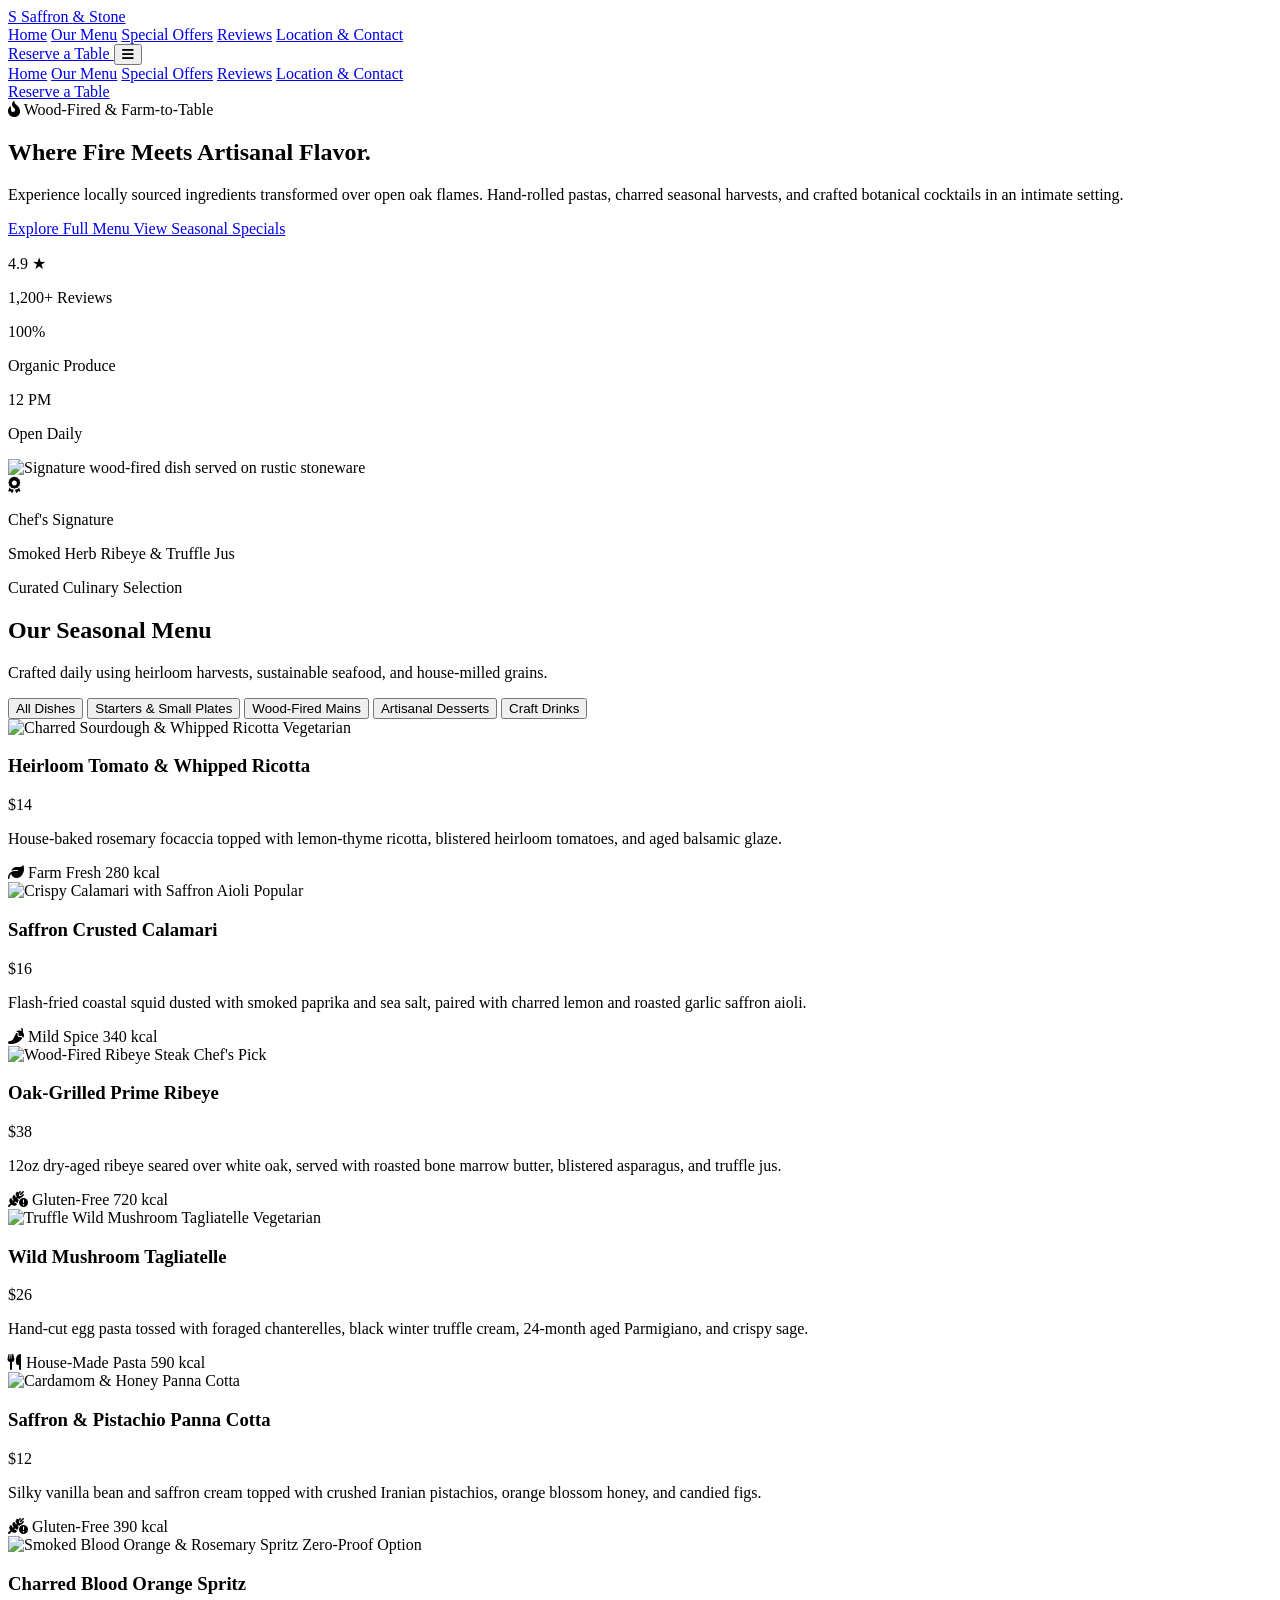
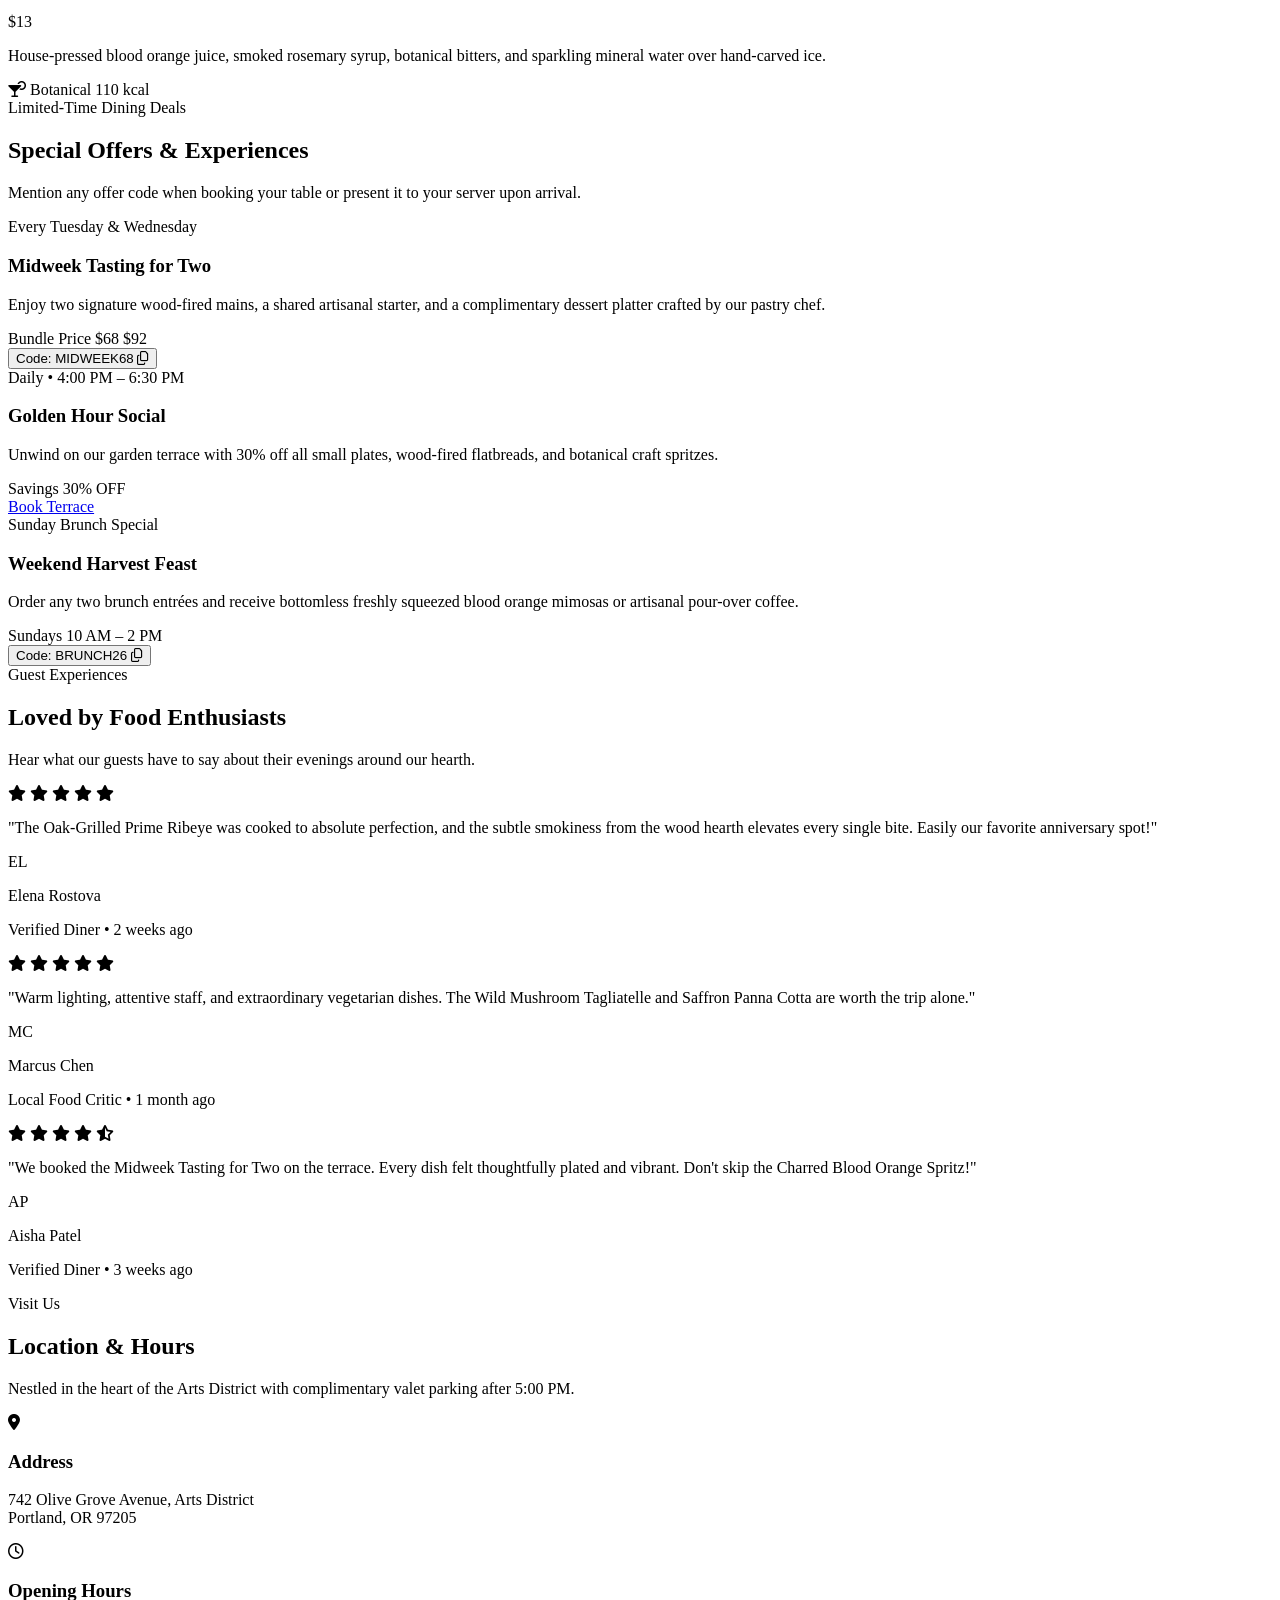
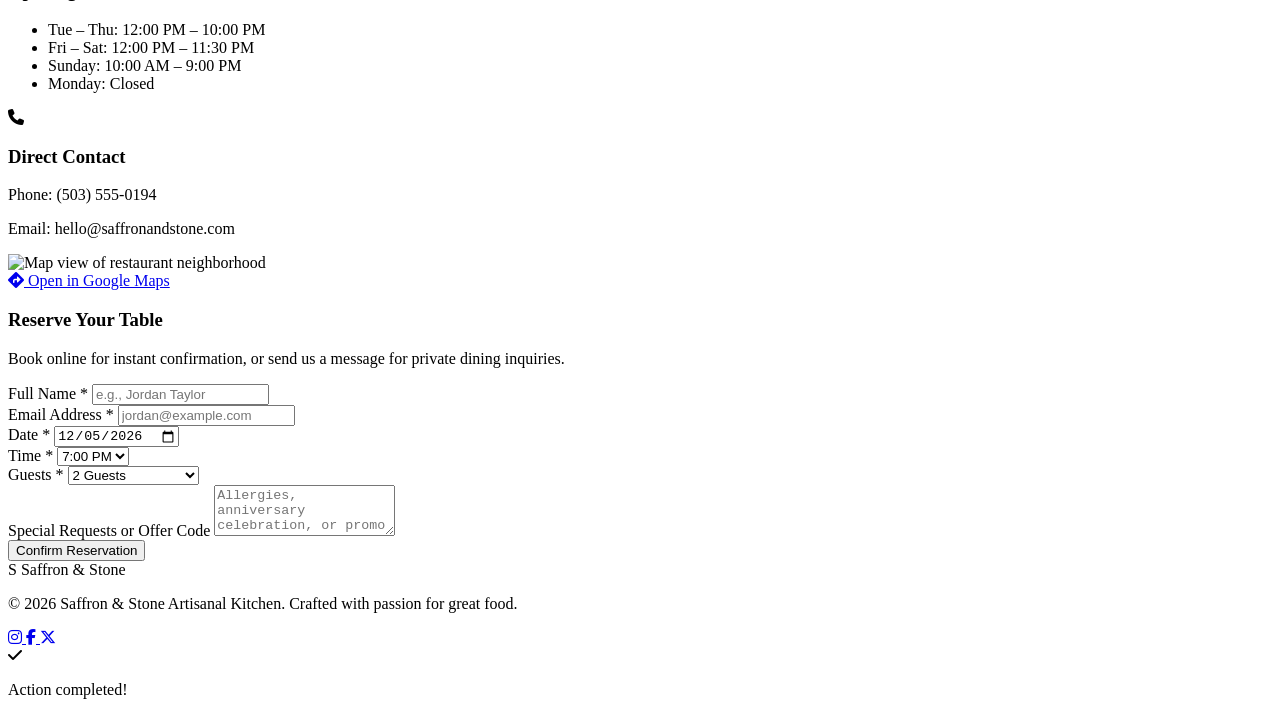
==== index.html @ eb38befe "Add files via upload" ====
<!DOCTYPE html>
<html lang="en" class="scroll-smooth">
<head>
    <meta charset="UTF-8">
    <meta name="viewport" content="width=device-width, initial-scale=1.0">
    <title>Saffron & Stone | Modern Artisanal Dining</title>
    <!-- Tailwind CSS -->
    <script src="https://cdn.tailwindcss.com"></script>
    <!-- Google Fonts: Playfair Display for headings & Plus Jakarta Sans for clean UI/body -->
    <link rel="preconnect" href="https://fonts.googleapis.com">
    <link rel="preconnect" href="https://fonts.gstatic.com" crossorigin>
    <link href="https://fonts.googleapis.com/css2?family=Playfair+Display:ital,wght@0,500;0,700;1,500&family=Plus+Jakarta+Sans:wght@400;500;600;700&display=swap" rel="stylesheet">
    <!-- Font Awesome for crisp icons -->
    <link rel="stylesheet" href="https://cdnjs.cloudflare.com/ajax/libs/font-awesome/6.5.1/css/all.min.css">
    
    <!-- Tailwind Configuration for Custom Fonts & Brand Colors -->
    <script>
        tailwind.config = {
            theme: {
                extend: {
                    fontFamily: {
                        sans: ['"Plus Jakarta Sans"', 'sans-serif'],
                        serif: ['"Playfair Display"', 'serif'],
                    },
                    colors: {
                        cream: '#FAF7F2',
                        charcoal: '#1C1917',
                        terracotta: '#C2410C',
                        terracottaDark: '#9A3412',
                        gold: '#D97706',
                        sage: '#4D7C0F'
                    }
                }
            }
        }
    </script>
</head>
<body class="bg-cream text-charcoal antialiased selection:bg-terracotta selection:text-white">

    <!-- ================= NAVIGATION BAR ================= -->
    <header class="sticky top-0 z-50 bg-cream/95 backdrop-blur-md border-b border-stone-200/80 transition-all">
        <div class="max-w-7xl mx-auto px-4 sm:px-6 lg:px-8">
            <div class="flex justify-between items-center h-20">
                <!-- Brand Logo -->
                <a href="#" class="flex items-center space-x-2 group">
                    <span class="w-10 h-10 rounded-full bg-terracotta text-white flex items-center justify-center font-serif text-xl font-bold shadow-md group-hover:scale-105 transition-transform">S</span>
                    <span class="font-serif text-2xl font-bold tracking-tight text-charcoal">Saffron <span class="text-terracotta italic">&</span> Stone</span>
                </a>

                <!-- Desktop Navigation Links -->
                <nav class="hidden md:flex items-center space-x-8 text-sm font-semibold text-stone-700">
                    <a href="#hero" class="hover:text-terracotta transition-colors">Home</a>
                    <a href="#menu" class="hover:text-terracotta transition-colors">Our Menu</a>
                    <a href="#offers" class="hover:text-terracotta transition-colors">Special Offers</a>
                    <a href="#reviews" class="hover:text-terracotta transition-colors">Reviews</a>
                    <a href="#contact" class="hover:text-terracotta transition-colors">Location & Contact</a>
                </nav>

                <!-- CTA Button & Mobile Menu Toggle -->
                <div class="flex items-center space-x-4">
                    <a href="#contact" class="hidden sm:inline-flex items-center px-5 py-2.5 rounded-full bg-charcoal text-white text-sm font-semibold hover:bg-terracotta transition-colors shadow-sm">
                        Reserve a Table
                    </a>
                    <!-- Mobile Menu Button -->
                    <button id="mobile-menu-btn" aria-label="Toggle Menu" class="md:hidden p-2.5 rounded-xl text-charcoal hover:bg-stone-200/70 focus:outline-none">
                        <i class="fa-solid fa-bars text-xl"></i>
                    </button>
                </div>
            </div>
        </div>

        <!-- Mobile Navigation Dropdown -->
        <div id="mobile-menu" class="hidden md:hidden bg-cream border-b border-stone-200 px-4 pt-2 pb-6 space-y-2 shadow-lg">
            <a href="#hero" class="block px-4 py-3 rounded-xl text-base font-medium text-stone-800 hover:bg-stone-200/60">Home</a>
            <a href="#menu" class="block px-4 py-3 rounded-xl text-base font-medium text-stone-800 hover:bg-stone-200/60">Our Menu</a>
            <a href="#offers" class="block px-4 py-3 rounded-xl text-base font-medium text-stone-800 hover:bg-stone-200/60">Special Offers</a>
            <a href="#reviews" class="block px-4 py-3 rounded-xl text-base font-medium text-stone-800 hover:bg-stone-200/60">Reviews</a>
            <a href="#contact" class="block px-4 py-3 rounded-xl text-base font-medium text-stone-800 hover:bg-stone-200/60">Location & Contact</a>
            <div class="pt-2">
                <a href="#contact" class="block w-full text-center px-5 py-3 rounded-full bg-terracotta text-white font-semibold shadow">
                    Reserve a Table
                </a>
            </div>
        </div>
    </header>

    <!-- ================= HERO SECTION ================= -->
    <section id="hero" class="relative overflow-hidden pt-10 pb-20 lg:py-28">
        <div class="max-w-7xl mx-auto px-4 sm:px-6 lg:px-8">
            <div class="grid grid-cols-1 lg:grid-cols-12 gap-12 items-center">
                
                <!-- Hero Text Content -->
                <div class="lg:col-span-6 space-y-6 text-center lg:text-left">
                    <div class="inline-flex items-center space-x-2 px-4 py-1.5 rounded-full bg-orange-100/90 text-terracotta text-xs font-bold uppercase tracking-wider">
                        <i class="fa-solid fa-fire-flame-curved"></i>
                        <span>Wood-Fired & Farm-to-Table</span>
                    </div>
                    <h1 class="font-serif text-4xl sm:text-5xl lg:text-6xl font-bold text-charcoal leading-tight">
                        Where Fire Meets <span class="text-terracotta italic">Artisanal</span> Flavor.
                    </h1>
                    <p class="text-base sm:text-lg text-stone-600 max-w-xl mx-auto lg:mx-0 leading-relaxed">
                        Experience locally sourced ingredients transformed over open oak flames. Hand-rolled pastas, charred seasonal harvests, and crafted botanical cocktails in an intimate setting.
                    </p>
                    <div class="flex flex-col sm:flex-row items-center justify-center lg:justify-start gap-4 pt-2">
                        <a href="#menu" class="w-full sm:w-auto px-8 py-4 rounded-full bg-terracotta text-white font-semibold text-base hover:bg-terracottaDark transition-all shadow-lg shadow-terracotta/25 text-center">
                            Explore Full Menu
                        </a>
                        <a href="#offers" class="w-full sm:w-auto px-8 py-4 rounded-full bg-white text-charcoal border border-stone-300 font-semibold text-base hover:border-charcoal transition-all text-center">
                            View Seasonal Specials
                        </a>
                    </div>
                    
                    <!-- Quick Highlights -->
                    <div class="grid grid-cols-3 gap-4 pt-6 border-t border-stone-200/90 max-w-md mx-auto lg:mx-0">
                        <div>
                            <p class="font-serif text-2xl font-bold text-charcoal">4.9 ★</p>
                            <p class="text-xs text-stone-500">1,200+ Reviews</p>
                        </div>
                        <div>
                            <p class="font-serif text-2xl font-bold text-charcoal">100%</p>
                            <p class="text-xs text-stone-500">Organic Produce</p>
                        </div>
                        <div>
                            <p class="font-serif text-2xl font-bold text-charcoal">12 PM</p>
                            <p class="text-xs text-stone-500">Open Daily</p>
                        </div>
                    </div>
                </div>

                <!-- Hero Feature Image -->
                <div class="lg:col-span-6 relative">
                    <div class="relative rounded-3xl overflow-hidden shadow-2xl aspect-[4/3] bg-stone-200">
                        <img 
                            src="https://images.unsplash.com/photo-1544025162-d76694265947?auto=format&fit=crop&w=1200&q=80" 
                            alt="Signature wood-fired dish served on rustic stoneware" 
                            onerror="this.onerror=null;this.src='https://placehold.co/800x600/292524/FAF7F2?text=Signature+Wood-Fired+Feast';"
                            class="w-full h-full object-cover hover:scale-105 transition-transform duration-700"
                        >
                        <!-- Floating Dish Badge -->
                        <div class="absolute bottom-4 left-4 right-4 sm:right-auto sm:max-w-xs bg-white/95 backdrop-blur-md p-4 rounded-2xl shadow-lg border border-stone-100">
                            <div class="flex items-center space-x-3">
                                <div class="w-10 h-10 rounded-full bg-amber-100 text-gold flex items-center justify-center shrink-0">
                                    <i class="fa-solid fa-award text-lg"></i>
                                </div>
                                <div>
                                    <p class="text-xs font-bold uppercase tracking-wider text-terracotta">Chef's Signature</p>
                                    <p class="font-serif font-bold text-sm text-charcoal">Smoked Herb Ribeye & Truffle Jus</p>
                                </div>
                            </div>
                        </div>
                    </div>
                </div>

            </div>
        </div>
    </section>

    <!-- ================= FOOD MENU SECTION ================= -->
    <section id="menu" class="py-20 bg-white border-y border-stone-200/70">
        <div class="max-w-7xl mx-auto px-4 sm:px-6 lg:px-8">
            
            <!-- Section Header -->
            <div class="text-center max-w-2xl mx-auto mb-12 space-y-3">
                <span class="text-terracotta font-bold text-xs uppercase tracking-widest">Curated Culinary Selection</span>
                <h2 class="font-serif text-3xl sm:text-4xl font-bold text-charcoal">Our Seasonal Menu</h2>
                <p class="text-stone-600 text-sm sm:text-base">
                    Crafted daily using heirloom harvests, sustainable seafood, and house-milled grains.
                </p>
            </div>

            <!-- Interactive Category Filter Tabs -->
            <div class="flex flex-wrap justify-center gap-2 sm:gap-3 mb-12" id="menu-filters">
                <button data-category="all" class="filter-btn active px-5 py-2.5 rounded-full text-sm font-semibold bg-charcoal text-white transition-all shadow-sm">
                    All Dishes
                </button>
                <button data-category="starters" class="filter-btn px-5 py-2.5 rounded-full text-sm font-semibold bg-stone-100 text-stone-700 hover:bg-stone-200 transition-all">
                    Starters & Small Plates
                </button>
                <button data-category="mains" class="filter-btn px-5 py-2.5 rounded-full text-sm font-semibold bg-stone-100 text-stone-700 hover:bg-stone-200 transition-all">
                    Wood-Fired Mains
                </button>
                <button data-category="desserts" class="filter-btn px-5 py-2.5 rounded-full text-sm font-semibold bg-stone-100 text-stone-700 hover:bg-stone-200 transition-all">
                    Artisanal Desserts
                </button>
                <button data-category="drinks" class="filter-btn px-5 py-2.5 rounded-full text-sm font-semibold bg-stone-100 text-stone-700 hover:bg-stone-200 transition-all">
                    Craft Drinks
                </button>
            </div>

            <!-- Menu Grid -->
            <div class="grid grid-cols-1 md:grid-cols-2 lg:grid-cols-3 gap-8" id="menu-grid">
                
                <!-- Menu Item 1: Starter -->
                <article data-category="starters" class="menu-card group bg-cream rounded-2xl overflow-hidden border border-stone-200/80 hover:shadow-xl transition-all duration-300 flex flex-col">
                    <div class="relative h-52 overflow-hidden bg-stone-200">
                        <img 
                            src="https://images.unsplash.com/photo-1572695157366-5e585ab2b69f?auto=format&fit=crop&w=800&q=80" 
                            alt="Charred Sourdough & Whipped Ricotta" 
                            onerror="this.onerror=null;this.src='https://placehold.co/600x400/E7E5E4/1C1917?text=Whipped+Ricotta+Bruschetta';"
                            class="w-full h-full object-cover group-hover:scale-105 transition-transform duration-500"
                        >
                        <span class="absolute top-3 left-3 px-3 py-1 rounded-full bg-white/90 backdrop-blur text-xs font-bold text-sage">Vegetarian</span>
                    </div>
                    <div class="p-6 flex-1 flex flex-col justify-between">
                        <div>
                            <div class="flex justify-between items-start gap-2 mb-2">
                                <h3 class="font-serif text-xl font-bold text-charcoal">Heirloom Tomato & Whipped Ricotta</h3>
                                <span class="font-bold text-lg text-terracotta">$14</span>
                            </div>
                            <p class="text-stone-600 text-sm leading-relaxed">
                                House-baked rosemary focaccia topped with lemon-thyme ricotta, blistered heirloom tomatoes, and aged balsamic glaze.
                            </p>
                        </div>
                        <div class="mt-4 pt-4 border-t border-stone-200/70 flex items-center justify-between text-xs text-stone-500">
                            <span><i class="fa-solid fa-leaf text-sage mr-1"></i> Farm Fresh</span>
                            <span>280 kcal</span>
                        </div>
                    </div>
                </article>

                <!-- Menu Item 2: Starter -->
                <article data-category="starters" class="menu-card group bg-cream rounded-2xl overflow-hidden border border-stone-200/80 hover:shadow-xl transition-all duration-300 flex flex-col">
                    <div class="relative h-52 overflow-hidden bg-stone-200">
                        <img 
                            src="https://images.unsplash.com/photo-1559737558-2f5a35f4523b?auto=format&fit=crop&w=800&q=80" 
                            alt="Crispy Calamari with Saffron Aioli" 
                            onerror="this.onerror=null;this.src='https://placehold.co/600x400/E7E5E4/1C1917?text=Crispy+Calamari';"
                            class="w-full h-full object-cover group-hover:scale-105 transition-transform duration-500"
                        >
                        <span class="absolute top-3 left-3 px-3 py-1 rounded-full bg-terracotta text-white text-xs font-bold">Popular</span>
                    </div>
                    <div class="p-6 flex-1 flex flex-col justify-between">
                        <div>
                            <div class="flex justify-between items-start gap-2 mb-2">
                                <h3 class="font-serif text-xl font-bold text-charcoal">Saffron Crusted Calamari</h3>
                                <span class="font-bold text-lg text-terracotta">$16</span>
                            </div>
                            <p class="text-stone-600 text-sm leading-relaxed">
                                Flash-fried coastal squid dusted with smoked paprika and sea salt, paired with charred lemon and roasted garlic saffron aioli.
                            </p>
                        </div>
                        <div class="mt-4 pt-4 border-t border-stone-200/70 flex items-center justify-between text-xs text-stone-500">
                            <span><i class="fa-solid fa-pepper-hot text-terracotta mr-1"></i> Mild Spice</span>
                            <span>340 kcal</span>
                        </div>
                    </div>
                </article>

                <!-- Menu Item 3: Main -->
                <article data-category="mains" class="menu-card group bg-cream rounded-2xl overflow-hidden border border-stone-200/80 hover:shadow-xl transition-all duration-300 flex flex-col">
                    <div class="relative h-52 overflow-hidden bg-stone-200">
                        <img 
                            src="https://images.unsplash.com/photo-1600891964092-4316c288032e?auto=format&fit=crop&w=800&q=80" 
                            alt="Wood-Fired Ribeye Steak" 
                            onerror="this.onerror=null;this.src='https://placehold.co/600x400/E7E5E4/1C1917?text=Wood-Fired+Ribeye';"
                            class="w-full h-full object-cover group-hover:scale-105 transition-transform duration-500"
                        >
                        <span class="absolute top-3 left-3 px-3 py-1 rounded-full bg-charcoal text-white text-xs font-bold">Chef's Pick</span>
                    </div>
                    <div class="p-6 flex-1 flex flex-col justify-between">
                        <div>
                            <div class="flex justify-between items-start gap-2 mb-2">
                                <h3 class="font-serif text-xl font-bold text-charcoal">Oak-Grilled Prime Ribeye</h3>
                                <span class="font-bold text-lg text-terracotta">$38</span>
                            </div>
                            <p class="text-stone-600 text-sm leading-relaxed">
                                12oz dry-aged ribeye seared over white oak, served with roasted bone marrow butter, blistered asparagus, and truffle jus.
                            </p>
                        </div>
                        <div class="mt-4 pt-4 border-t border-stone-200/70 flex items-center justify-between text-xs text-stone-500">
                            <span><i class="fa-solid fa-wheat-awn-circle-exclamation text-amber-600 mr-1"></i> Gluten-Free</span>
                            <span>720 kcal</span>
                        </div>
                    </div>
                </article>

                <!-- Menu Item 4: Main -->
                <article data-category="mains" class="menu-card group bg-cream rounded-2xl overflow-hidden border border-stone-200/80 hover:shadow-xl transition-all duration-300 flex flex-col">
                    <div class="relative h-52 overflow-hidden bg-stone-200">
                        <img 
                            src="https://images.unsplash.com/photo-1473093295043-cdd812d0e601?auto=format&fit=crop&w=800&q=80" 
                            alt="Truffle Wild Mushroom Tagliatelle" 
                            onerror="this.onerror=null;this.src='https://placehold.co/600x400/E7E5E4/1C1917?text=Truffle+Tagliatelle';"
                            class="w-full h-full object-cover group-hover:scale-105 transition-transform duration-500"
                        >
                        <span class="absolute top-3 left-3 px-3 py-1 rounded-full bg-white/90 backdrop-blur text-xs font-bold text-sage">Vegetarian</span>
                    </div>
                    <div class="p-6 flex-1 flex flex-col justify-between">
                        <div>
                            <div class="flex justify-between items-start gap-2 mb-2">
                                <h3 class="font-serif text-xl font-bold text-charcoal">Wild Mushroom Tagliatelle</h3>
                                <span class="font-bold text-lg text-terracotta">$26</span>
                            </div>
                            <p class="text-stone-600 text-sm leading-relaxed">
                                Hand-cut egg pasta tossed with foraged chanterelles, black winter truffle cream, 24-month aged Parmigiano, and crispy sage.
                            </p>
                        </div>
                        <div class="mt-4 pt-4 border-t border-stone-200/70 flex items-center justify-between text-xs text-stone-500">
                            <span><i class="fa-solid fa-utensils text-stone-400 mr-1"></i> House-Made Pasta</span>
                            <span>590 kcal</span>
                        </div>
                    </div>
                </article>

                <!-- Menu Item 5: Dessert -->
                <article data-category="desserts" class="menu-card group bg-cream rounded-2xl overflow-hidden border border-stone-200/80 hover:shadow-xl transition-all duration-300 flex flex-col">
                    <div class="relative h-52 overflow-hidden bg-stone-200">
                        <img 
                            src="https://images.unsplash.com/photo-1551024601-bec78aea704b?auto=format&fit=crop&w=800&q=80" 
                            alt="Cardamom & Honey Panna Cotta" 
                            onerror="this.onerror=null;this.src='https://placehold.co/600x400/E7E5E4/1C1917?text=Saffron+Panna+Cotta';"
                            class="w-full h-full object-cover group-hover:scale-105 transition-transform duration-500"
                        >
                    </div>
                    <div class="p-6 flex-1 flex flex-col justify-between">
                        <div>
                            <div class="flex justify-between items-start gap-2 mb-2">
                                <h3 class="font-serif text-xl font-bold text-charcoal">Saffron & Pistachio Panna Cotta</h3>
                                <span class="font-bold text-lg text-terracotta">$12</span>
                            </div>
                            <p class="text-stone-600 text-sm leading-relaxed">
                                Silky vanilla bean and saffron cream topped with crushed Iranian pistachios, orange blossom honey, and candied figs.
                            </p>
                        </div>
                        <div class="mt-4 pt-4 border-t border-stone-200/70 flex items-center justify-between text-xs text-stone-500">
                            <span><i class="fa-solid fa-wheat-awn-circle-exclamation text-amber-600 mr-1"></i> Gluten-Free</span>
                            <span>390 kcal</span>
                        </div>
                    </div>
                </article>

                <!-- Menu Item 6: Drink -->
                <article data-category="drinks" class="menu-card group bg-cream rounded-2xl overflow-hidden border border-stone-200/80 hover:shadow-xl transition-all duration-300 flex flex-col">
                    <div class="relative h-52 overflow-hidden bg-stone-200">
                        <img 
                            src="https://images.unsplash.com/photo-1514362545857-3bc16c4c7d1b?auto=format&fit=crop&w=800&q=80" 
                            alt="Smoked Blood Orange & Rosemary Spritz" 
                            onerror="this.onerror=null;this.src='https://placehold.co/600x400/E7E5E4/1C1917?text=Blood+Orange+Spritz';"
                            class="w-full h-full object-cover group-hover:scale-105 transition-transform duration-500"
                        >
                        <span class="absolute top-3 left-3 px-3 py-1 rounded-full bg-white/90 backdrop-blur text-xs font-bold text-terracotta">Zero-Proof Option</span>
                    </div>
                    <div class="p-6 flex-1 flex flex-col justify-between">
                        <div>
                            <div class="flex justify-between items-start gap-2 mb-2">
                                <h3 class="font-serif text-xl font-bold text-charcoal">Charred Blood Orange Spritz</h3>
                                <span class="font-bold text-lg text-terracotta">$13</span>
                            </div>
                            <p class="text-stone-600 text-sm leading-relaxed">
                                House-pressed blood orange juice, smoked rosemary syrup, botanical bitters, and sparkling mineral water over hand-carved ice.
                            </p>
                        </div>
                        <div class="mt-4 pt-4 border-t border-stone-200/70 flex items-center justify-between text-xs text-stone-500">
                            <span><i class="fa-solid fa-martini-glass-citrus text-terracotta mr-1"></i> Botanical</span>
                            <span>110 kcal</span>
                        </div>
                    </div>
                </article>

            </div>
        </div>
    </section>

    <!-- ================= SPECIAL OFFERS SECTION ================= -->
    <section id="offers" class="py-20 bg-charcoal text-white relative overflow-hidden">
        <!-- Subtle decorative circle -->
        <div class="absolute -top-24 -right-24 w-96 h-96 rounded-full bg-terracotta/15 blur-3xl pointer-events-none"></div>
        
        <div class="max-w-7xl mx-auto px-4 sm:px-6 lg:px-8 relative z-10">
            <div class="flex flex-col md:flex-row md:items-end justify-between mb-12 gap-4">
                <div>
                    <span class="text-amber-400 font-bold text-xs uppercase tracking-widest">Limited-Time Dining Deals</span>
                    <h2 class="font-serif text-3xl sm:text-4xl font-bold mt-2">Special Offers & Experiences</h2>
                </div>
                <p class="text-stone-400 text-sm max-w-md">
                    Mention any offer code when booking your table or present it to your server upon arrival.
                </p>
            </div>

            <div class="grid grid-cols-1 md:grid-cols-3 gap-8">
                
                <!-- Offer Card 1 -->
                <div class="bg-stone-900/90 border border-stone-800 rounded-3xl p-8 flex flex-col justify-between hover:border-terracotta/60 transition-colors">
                    <div>
                        <div class="inline-block px-3 py-1 rounded-full bg-terracotta/20 text-orange-400 text-xs font-bold mb-4">
                            Every Tuesday & Wednesday
                        </div>
                        <h3 class="font-serif text-2xl font-bold mb-3">Midweek Tasting for Two</h3>
                        <p class="text-stone-400 text-sm leading-relaxed mb-6">
                            Enjoy two signature wood-fired mains, a shared artisanal starter, and a complimentary dessert platter crafted by our pastry chef.
                        </p>
                    </div>
                    <div class="pt-6 border-t border-stone-800 flex items-center justify-between">
                        <div>
                            <span class="text-xs text-stone-400 block">Bundle Price</span>
                            <span class="font-serif text-2xl font-bold text-amber-400">$68</span>
                            <span class="text-xs text-stone-500 line-through ml-1">$92</span>
                        </div>
                        <button onclick="copyOfferCode('MIDWEEK68')" class="px-4 py-2.5 rounded-xl bg-stone-800 hover:bg-terracotta text-xs font-bold uppercase tracking-wider transition-colors flex items-center gap-2">
                            <span>Code: MIDWEEK68</span>
                            <i class="fa-regular fa-copy"></i>
                        </button>
                    </div>
                </div>

                <!-- Offer Card 2 -->
                <div class="bg-gradient-to-br from-terracotta to-terracottaDark rounded-3xl p-8 flex flex-col justify-between shadow-xl shadow-terracotta/20">
                    <div>
                        <div class="inline-block px-3 py-1 rounded-full bg-white/20 text-white text-xs font-bold mb-4">
                            Daily • 4:00 PM – 6:30 PM
                        </div>
                        <h3 class="font-serif text-2xl font-bold mb-3">Golden Hour Social</h3>
                        <p class="text-orange-100 text-sm leading-relaxed mb-6">
                            Unwind on our garden terrace with 30% off all small plates, wood-fired flatbreads, and botanical craft spritzes.
                        </p>
                    </div>
                    <div class="pt-6 border-t border-white/20 flex items-center justify-between">
                        <div>
                            <span class="text-xs text-orange-200 block">Savings</span>
                            <span class="font-serif text-2xl font-bold text-white">30% OFF</span>
                        </div>
                        <a href="#contact" class="px-5 py-2.5 rounded-xl bg-white text-charcoal hover:bg-cream text-xs font-bold uppercase tracking-wider transition-colors">
                            Book Terrace
                        </a>
                    </div>
                </div>

                <!-- Offer Card 3 -->
                <div class="bg-stone-900/90 border border-stone-800 rounded-3xl p-8 flex flex-col justify-between hover:border-terracotta/60 transition-colors">
                    <div>
                        <div class="inline-block px-3 py-1 rounded-full bg-amber-500/20 text-amber-400 text-xs font-bold mb-4">
                            Sunday Brunch Special
                        </div>
                        <h3 class="font-serif text-2xl font-bold mb-3">Weekend Harvest Feast</h3>
                        <p class="text-stone-400 text-sm leading-relaxed mb-6">
                            Order any two brunch entrées and receive bottomless freshly squeezed blood orange mimosas or artisanal pour-over coffee.
                        </p>
                    </div>
                    <div class="pt-6 border-t border-stone-800 flex items-center justify-between">
                        <div>
                            <span class="text-xs text-stone-400 block">Sundays</span>
                            <span class="font-serif text-xl font-bold text-white">10 AM – 2 PM</span>
                        </div>
                        <button onclick="copyOfferCode('BRUNCH26')" class="px-4 py-2.5 rounded-xl bg-stone-800 hover:bg-terracotta text-xs font-bold uppercase tracking-wider transition-colors flex items-center gap-2">
                            <span>Code: BRUNCH26</span>
                            <i class="fa-regular fa-copy"></i>
                        </button>
                    </div>
                </div>

            </div>
        </div>
    </section>

    <!-- ================= CUSTOMER REVIEWS SECTION ================= -->
    <section id="reviews" class="py-20 bg-cream">
        <div class="max-w-7xl mx-auto px-4 sm:px-6 lg:px-8">
            <div class="text-center max-w-2xl mx-auto mb-14 space-y-3">
                <span class="text-terracotta font-bold text-xs uppercase tracking-widest">Guest Experiences</span>
                <h2 class="font-serif text-3xl sm:text-4xl font-bold text-charcoal">Loved by Food Enthusiasts</h2>
                <p class="text-stone-600 text-sm sm:text-base">
                    Hear what our guests have to say about their evenings around our hearth.
                </p>
            </div>

            <div class="grid grid-cols-1 md:grid-cols-3 gap-8">
                
                <!-- Review 1 -->
                <div class="bg-white p-8 rounded-3xl shadow-sm border border-stone-200/70 flex flex-col justify-between">
                    <div>
                        <div class="flex text-gold text-sm mb-4 space-x-1">
                            <i class="fa-solid fa-star"></i>
                            <i class="fa-solid fa-star"></i>
                            <i class="fa-solid fa-star"></i>
                            <i class="fa-solid fa-star"></i>
                            <i class="fa-solid fa-star"></i>
                        </div>
                        <p class="text-stone-700 italic leading-relaxed mb-6">
                            "The Oak-Grilled Prime Ribeye was cooked to absolute perfection, and the subtle smokiness from the wood hearth elevates every single bite. Easily our favorite anniversary spot!"
                        </p>
                    </div>
                    <div class="flex items-center space-x-3 pt-4 border-t border-stone-100">
                        <div class="w-11 h-11 rounded-full bg-terracotta/15 text-terracotta font-bold flex items-center justify-center">
                            EL
                        </div>
                        <div>
                            <p class="font-bold text-sm text-charcoal">Elena Rostova</p>
                            <p class="text-xs text-stone-500">Verified Diner • 2 weeks ago</p>
                        </div>
                    </div>
                </div>

                <!-- Review 2 -->
                <div class="bg-white p-8 rounded-3xl shadow-sm border border-stone-200/70 flex flex-col justify-between">
                    <div>
                        <div class="flex text-gold text-sm mb-4 space-x-1">
                            <i class="fa-solid fa-star"></i>
                            <i class="fa-solid fa-star"></i>
                            <i class="fa-solid fa-star"></i>
                            <i class="fa-solid fa-star"></i>
                            <i class="fa-solid fa-star"></i>
                        </div>
                        <p class="text-stone-700 italic leading-relaxed mb-6">
                            "Warm lighting, attentive staff, and extraordinary vegetarian dishes. The Wild Mushroom Tagliatelle and Saffron Panna Cotta are worth the trip alone."
                        </p>
                    </div>
                    <div class="flex items-center space-x-3 pt-4 border-t border-stone-100">
                        <div class="w-11 h-11 rounded-full bg-sage/15 text-sage font-bold flex items-center justify-center">
                            MC
                        </div>
                        <div>
                            <p class="font-bold text-sm text-charcoal">Marcus Chen</p>
                            <p class="text-xs text-stone-500">Local Food Critic • 1 month ago</p>
                        </div>
                    </div>
                </div>

                <!-- Review 3 -->
                <div class="bg-white p-8 rounded-3xl shadow-sm border border-stone-200/70 flex flex-col justify-between">
                    <div>
                        <div class="flex text-gold text-sm mb-4 space-x-1">
                            <i class="fa-solid fa-star"></i>
                            <i class="fa-solid fa-star"></i>
                            <i class="fa-solid fa-star"></i>
                            <i class="fa-solid fa-star"></i>
                            <i class="fa-solid fa-star-half-stroke"></i>
                        </div>
                        <p class="text-stone-700 italic leading-relaxed mb-6">
                            "We booked the Midweek Tasting for Two on the terrace. Every dish felt thoughtfully plated and vibrant. Don't skip the Charred Blood Orange Spritz!"
                        </p>
                    </div>
                    <div class="flex items-center space-x-3 pt-4 border-t border-stone-100">
                        <div class="w-11 h-11 rounded-full bg-amber-500/15 text-amber-700 font-bold flex items-center justify-center">
                            AP
                        </div>
                        <div>
                            <p class="font-bold text-sm text-charcoal">Aisha Patel</p>
                            <p class="text-xs text-stone-500">Verified Diner • 3 weeks ago</p>
                        </div>
                    </div>
                </div>

            </div>
        </div>
    </section>

    <!-- ================= CONTACT & LOCATION SECTION ================= -->
    <section id="contact" class="py-20 bg-white border-t border-stone-200/80">
        <div class="max-w-7xl mx-auto px-4 sm:px-6 lg:px-8">
            <div class="grid grid-cols-1 lg:grid-cols-12 gap-12">
                
                <!-- Left Column: Location Details & Hours -->
                <div class="lg:col-span-5 space-y-8">
                    <div>
                        <span class="text-terracotta font-bold text-xs uppercase tracking-widest">Visit Us</span>
                        <h2 class="font-serif text-3xl sm:text-4xl font-bold text-charcoal mt-2">Location & Hours</h2>
                        <p class="text-stone-600 text-sm mt-3 leading-relaxed">
                            Nestled in the heart of the Arts District with complimentary valet parking after 5:00 PM.
                        </p>
                    </div>

                    <div class="space-y-5">
                        <!-- Address -->
                        <div class="flex items-start space-x-4">
                            <div class="w-11 h-11 rounded-2xl bg-orange-100 text-terracotta flex items-center justify-center shrink-0 mt-0.5">
                                <i class="fa-solid fa-location-dot text-lg"></i>
                            </div>
                            <div>
                                <h3 class="font-bold text-charcoal">Address</h3>
                                <p class="text-sm text-stone-600 mt-0.5">742 Olive Grove Avenue, Arts District<br>Portland, OR 97205</p>
                            </div>
                        </div>

                        <!-- Hours -->
                        <div class="flex items-start space-x-4">
                            <div class="w-11 h-11 rounded-2xl bg-orange-100 text-terracotta flex items-center justify-center shrink-0 mt-0.5">
                                <i class="fa-regular fa-clock text-lg"></i>
                            </div>
                            <div>
                                <h3 class="font-bold text-charcoal">Opening Hours</h3>
                                <ul class="text-sm text-stone-600 mt-0.5 space-y-1">
                                    <li><span class="font-medium text-charcoal">Tue – Thu:</span> 12:00 PM – 10:00 PM</li>
                                    <li><span class="font-medium text-charcoal">Fri – Sat:</span> 12:00 PM – 11:30 PM</li>
                                    <li><span class="font-medium text-charcoal">Sunday:</span> 10:00 AM – 9:00 PM</li>
                                    <li><span class="font-medium text-terracotta">Monday:</span> Closed</li>
                                </ul>
                            </div>
                        </div>

                        <!-- Phone & Email -->
                        <div class="flex items-start space-x-4">
                            <div class="w-11 h-11 rounded-2xl bg-orange-100 text-terracotta flex items-center justify-center shrink-0 mt-0.5">
                                <i class="fa-solid fa-phone text-lg"></i>
                            </div>
                            <div>
                                <h3 class="font-bold text-charcoal">Direct Contact</h3>
                                <p class="text-sm text-stone-600 mt-0.5">Phone: (503) 555-0194</p>
                                <p class="text-sm text-stone-600">Email: hello@saffronandstone.com</p>
                            </div>
                        </div>
                    </div>

                    <!-- Styled Visual Map Card -->
                    <div class="rounded-2xl overflow-hidden border border-stone-200 bg-stone-100 relative h-48 flex items-center justify-center">
                        <img 
                            src="https://images.unsplash.com/photo-1524661135-423995f22d0b?auto=format&fit=crop&w=800&q=80" 
                            alt="Map view of restaurant neighborhood" 
                            onerror="this.onerror=null;this.src='https://placehold.co/600x300/E7E5E4/1C1917?text=742+Olive+Grove+Ave+Map';"
                            class="w-full h-full object-cover opacity-80"
                        >
                        <div class="absolute inset-0 bg-charcoal/20 flex items-center justify-center">
                            <a href="https://maps.google.com" target="_blank" rel="noopener noreferrer" class="px-5 py-2.5 rounded-full bg-white text-charcoal font-bold text-xs shadow-lg hover:bg-terracotta hover:text-white transition-colors flex items-center gap-2">
                                <i class="fa-solid fa-diamond-turn-right text-terracotta"></i>
                                <span>Open in Google Maps</span>
                            </a>
                        </div>
                    </div>
                </div>

                <!-- Right Column: Interactive Table Reservation Form -->
                <div class="lg:col-span-7">
                    <div class="bg-cream p-8 sm:p-10 rounded-3xl border border-stone-200/90 shadow-sm">
                        <h3 class="font-serif text-2xl sm:text-3xl font-bold text-charcoal mb-2">Reserve Your Table</h3>
                        <p class="text-stone-600 text-sm mb-8">
                            Book online for instant confirmation, or send us a message for private dining inquiries.
                        </p>

                        <form id="reservation-form" class="space-y-5">
                            <div class="grid grid-cols-1 sm:grid-cols-2 gap-5">
                                <div>
                                    <label for="guest-name" class="block text-xs font-bold uppercase tracking-wider text-stone-700 mb-2">Full Name *</label>
                                    <input type="text" id="guest-name" required placeholder="e.g., Jordan Taylor" class="w-full px-4 py-3 rounded-xl bg-white border border-stone-300 text-sm focus:outline-none focus:border-terracotta focus:ring-2 focus:ring-terracotta/20">
                                </div>
                                <div>
                                    <label for="guest-email" class="block text-xs font-bold uppercase tracking-wider text-stone-700 mb-2">Email Address *</label>
                                    <input type="email" id="guest-email" required placeholder="jordan@example.com" class="w-full px-4 py-3 rounded-xl bg-white border border-stone-300 text-sm focus:outline-none focus:border-terracotta focus:ring-2 focus:ring-terracotta/20">
                                </div>
                            </div>

                            <div class="grid grid-cols-1 sm:grid-cols-3 gap-5">
                                <div>
                                    <label for="res-date" class="block text-xs font-bold uppercase tracking-wider text-stone-700 mb-2">Date *</label>
                                    <input type="date" id="res-date" required class="w-full px-4 py-3 rounded-xl bg-white border border-stone-300 text-sm focus:outline-none focus:border-terracotta focus:ring-2 focus:ring-terracotta/20">
                                </div>
                                <div>
                                    <label for="res-time" class="block text-xs font-bold uppercase tracking-wider text-stone-700 mb-2">Time *</label>
                                    <select id="res-time" class="w-full px-4 py-3 rounded-xl bg-white border border-stone-300 text-sm focus:outline-none focus:border-terracotta focus:ring-2 focus:ring-terracotta/20">
                                        <option>5:30 PM</option>
                                        <option selected>7:00 PM</option>
                                        <option>8:00 PM</option>
                                        <option>9:00 PM</option>
                                    </select>
                                </div>
                                <div>
                                    <label for="res-guests" class="block text-xs font-bold uppercase tracking-wider text-stone-700 mb-2">Guests *</label>
                                    <select id="res-guests" class="w-full px-4 py-3 rounded-xl bg-white border border-stone-300 text-sm focus:outline-none focus:border-terracotta focus:ring-2 focus:ring-terracotta/20">
                                        <option>2 Guests</option>
                                        <option>4 Guests</option>
                                        <option>6 Guests</option>
                                        <option>8+ (Private Room)</option>
                                    </select>
                                </div>
                            </div>

                            <div>
                                <label for="res-notes" class="block text-xs font-bold uppercase tracking-wider text-stone-700 mb-2">Special Requests or Offer Code</label>
                                <textarea id="res-notes" rows="3" placeholder="Allergies, anniversary celebration, or promo code (e.g., MIDWEEK68)..." class="w-full px-4 py-3 rounded-xl bg-white border border-stone-300 text-sm focus:outline-none focus:border-terracotta focus:ring-2 focus:ring-terracotta/20"></textarea>
                            </div>

                            <button type="submit" class="w-full py-4 rounded-xl bg-terracotta hover:bg-terracottaDark text-white font-bold text-base shadow-lg shadow-terracotta/20 transition-all">
                                Confirm Reservation
                            </button>
                        </form>
                    </div>
                </div>

            </div>
        </div>
    </section>

    <!-- ================= FOOTER ================= -->
    <footer class="bg-charcoal text-stone-400 py-12 border-t border-stone-800">
        <div class="max-w-7xl mx-auto px-4 sm:px-6 lg:px-8 flex flex-col md:flex-row items-center justify-between gap-6">
            <div class="flex items-center space-x-2">
                <span class="w-8 h-8 rounded-full bg-terracotta text-white flex items-center justify-center font-serif font-bold">S</span>
                <span class="font-serif text-xl font-bold text-white">Saffron & Stone</span>
            </div>
            
            <p class="text-xs text-center md:text-left">
                &copy; 2026 Saffron & Stone Artisanal Kitchen. Crafted with passion for great food.
            </p>

            <div class="flex space-x-4">
                <a href="#hero" aria-label="Instagram" class="w-9 h-9 rounded-full bg-stone-800 hover:bg-terracotta text-white flex items-center justify-center transition-colors">
                    <i class="fa-brands fa-instagram"></i>
                </a>
                <a href="#hero" aria-label="Facebook" class="w-9 h-9 rounded-full bg-stone-800 hover:bg-terracotta text-white flex items-center justify-center transition-colors">
                    <i class="fa-brands fa-facebook-f"></i>
                </a>
                <a href="#hero" aria-label="X Twitter" class="w-9 h-9 rounded-full bg-stone-800 hover:bg-terracotta text-white flex items-center justify-center transition-colors">
                    <i class="fa-brands fa-x-twitter"></i>
                </a>
            </div>
        </div>
    </footer>

    <!-- ================= CUSTOM NOTIFICATION TOAST (No alert() used) ================= -->
    <div id="toast-notification" class="fixed bottom-6 right-6 z-50 transform translate-y-24 opacity-0 transition-all duration-300 pointer-events-none">
        <div class="bg-charcoal text-white px-6 py-4 rounded-2xl shadow-2xl border border-stone-700 flex items-center space-x-3 max-w-sm">
            <div class="w-8 h-8 rounded-full bg-sage text-white flex items-center justify-center shrink-0">
                <i class="fa-solid fa-check"></i>
            </div>
            <p id="toast-message" class="text-sm font-medium">Action completed!</p>
        </div>
    </div>

    <!-- ================= INTERACTIVE SCRIPTS ================= -->
    <script>
        document.addEventListener('DOMContentLoaded', () => {
            // 1. Mobile Navigation Toggle
            const mobileMenuBtn = document.getElementById('mobile-menu-btn');
            const mobileMenu = document.getElementById('mobile-menu');

            mobileMenuBtn.addEventListener('click', () => {
                mobileMenu.classList.toggle('hidden');
            });

            // Close mobile menu when a link is clicked
            mobileMenu.querySelectorAll('a').forEach(link => {
                link.addEventListener('click', () => {
                    mobileMenu.classList.add('hidden');
                });
            });

            // 2. Menu Category Filtering
            const filterButtons = document.querySelectorAll('.filter-btn');
            const menuCards = document.querySelectorAll('.menu-card');

            filterButtons.forEach(button => {
                button.addEventListener('click', () => {
                    // Update active button styling
                    filterButtons.forEach(btn => {
                        btn.classList.remove('bg-charcoal', 'text-white');
                        btn.classList.add('bg-stone-100', 'text-stone-700');
                    });
                    button.classList.remove('bg-stone-100', 'text-stone-700');
                    button.classList.add('bg-charcoal', 'text-white');

                    const selectedCategory = button.getAttribute('data-category');

                    // Show/hide menu items smoothly
                    menuCards.forEach(card => {
                        const cardCategory = card.getAttribute('data-category');
                        if (selectedCategory === 'all' || selectedCategory === cardCategory) {
                            card.classList.remove('hidden');
                        } else {
                            card.classList.add('hidden');
                        }
                    });
                });
            });

            // 3. Set default date on reservation input to today
            const dateInput = document.getElementById('res-date');
            if (dateInput) {
                const today = new Date().toISOString().split('T')[0];
                dateInput.value = today;
                dateInput.min = today;
            }

            // 4. Handle Reservation Form Submission
            const reservationForm = document.getElementById('reservation-form');
            reservationForm.addEventListener('submit', (e) => {
                e.preventDefault();
                const name = document.getElementById('guest-name').value.trim();
                const date = document.getElementById('res-date').value;
                const time = document.getElementById('res-time').value;
                const guests = document.getElementById('res-guests').value;

                showToast(`Table reserved for ${name} (${guests}) on ${date} at ${time}!`);
                reservationForm.reset();
                if (dateInput) dateInput.value = new Date().toISOString().split('T')[0];
            });
        });

        // 5. Custom Toast Notification Helper
        function showToast(message) {
            const toast = document.getElementById('toast-notification');
            const toastMessage = document.getElementById('toast-message');
            
            toastMessage.textContent = message;
            toast.classList.remove('translate-y-24', 'opacity-0');
            
            setTimeout(() => {
                toast.classList.add('translate-y-24', 'opacity-0');
            }, 4000);
        }

        // 6. Copy Promo Code Helper (using execCommand fallback for iFrame safety)
        function copyOfferCode(code) {
            const tempInput = document.createElement('input');
            tempInput.value = code;
            document.body.appendChild(tempInput);
            tempInput.select();
            try {
                document.execCommand('copy');
                showToast(`Promo code "${code}" copied! Paste it in your reservation notes.`);
            } catch (err) {
                showToast(`Use code "${code}" when booking your table.`);
            }
            document.body.removeChild(tempInput);
        }
    </script>
</body>
</html>
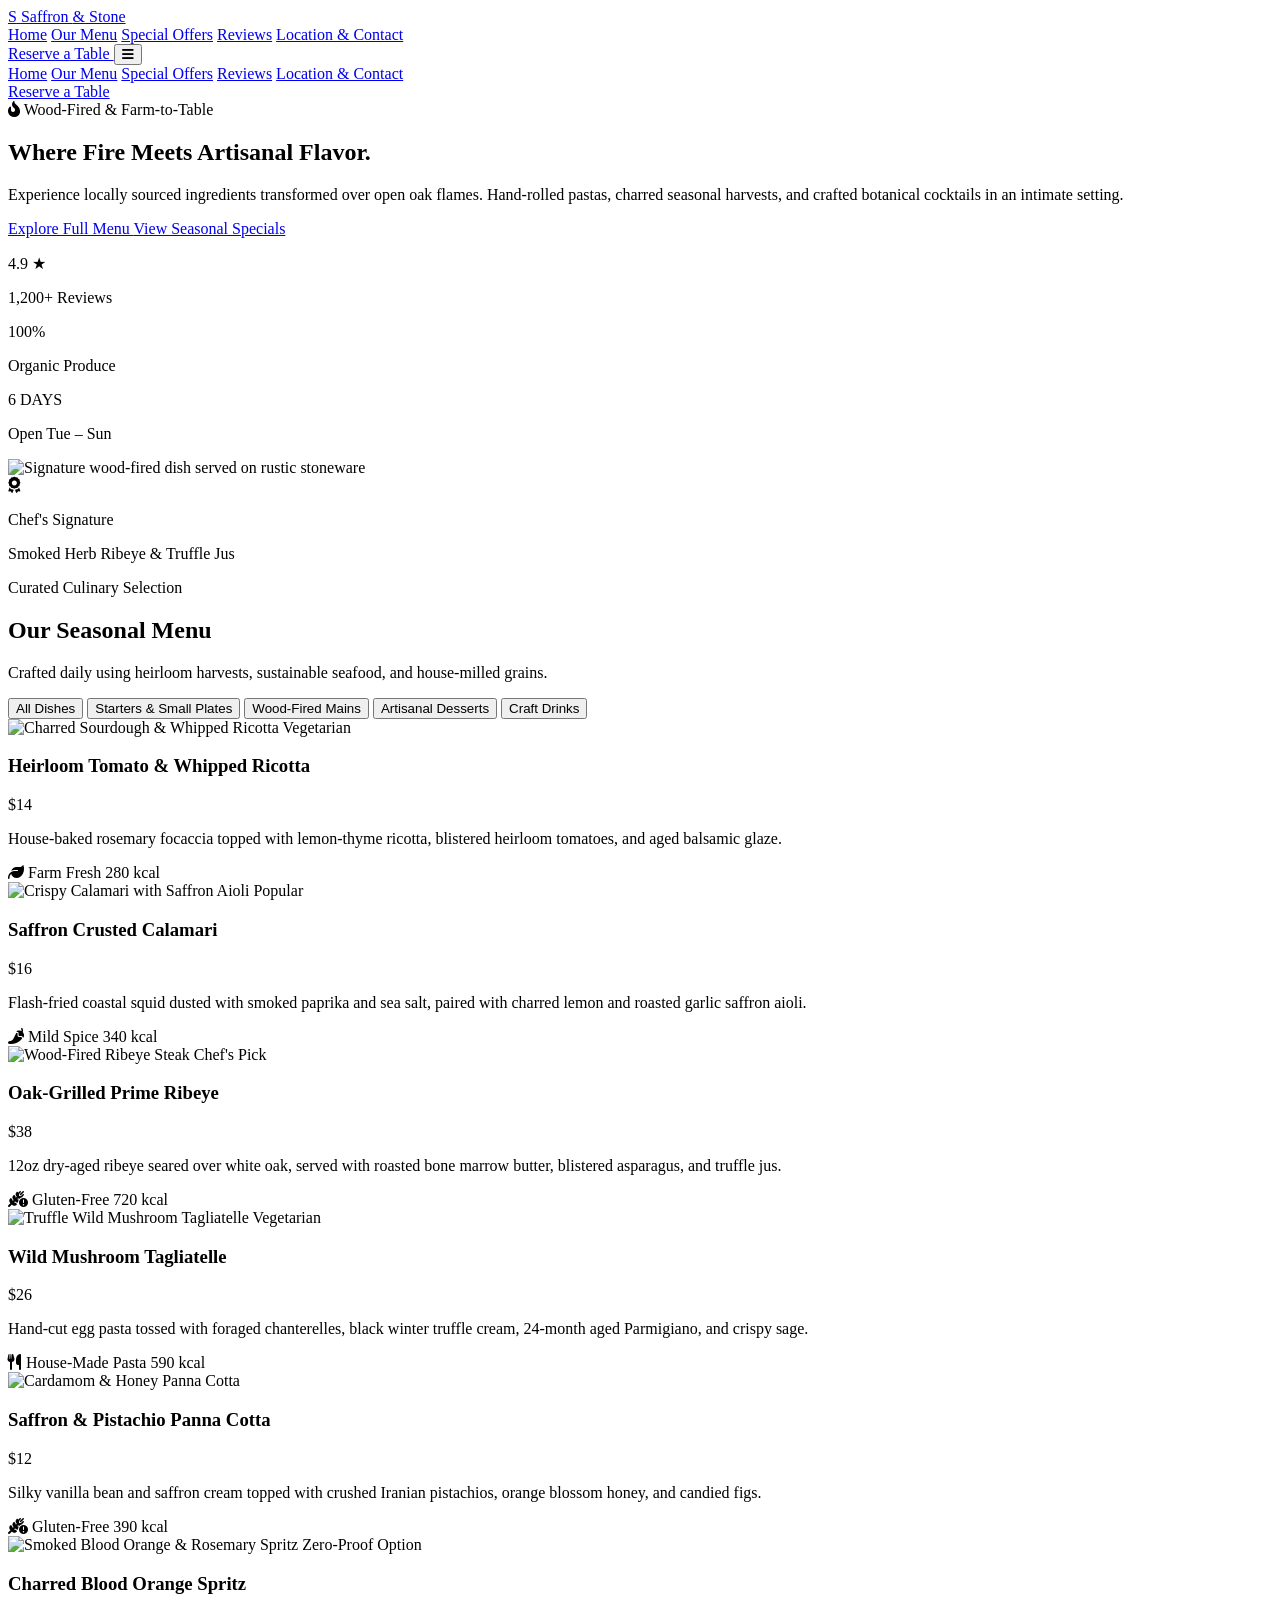
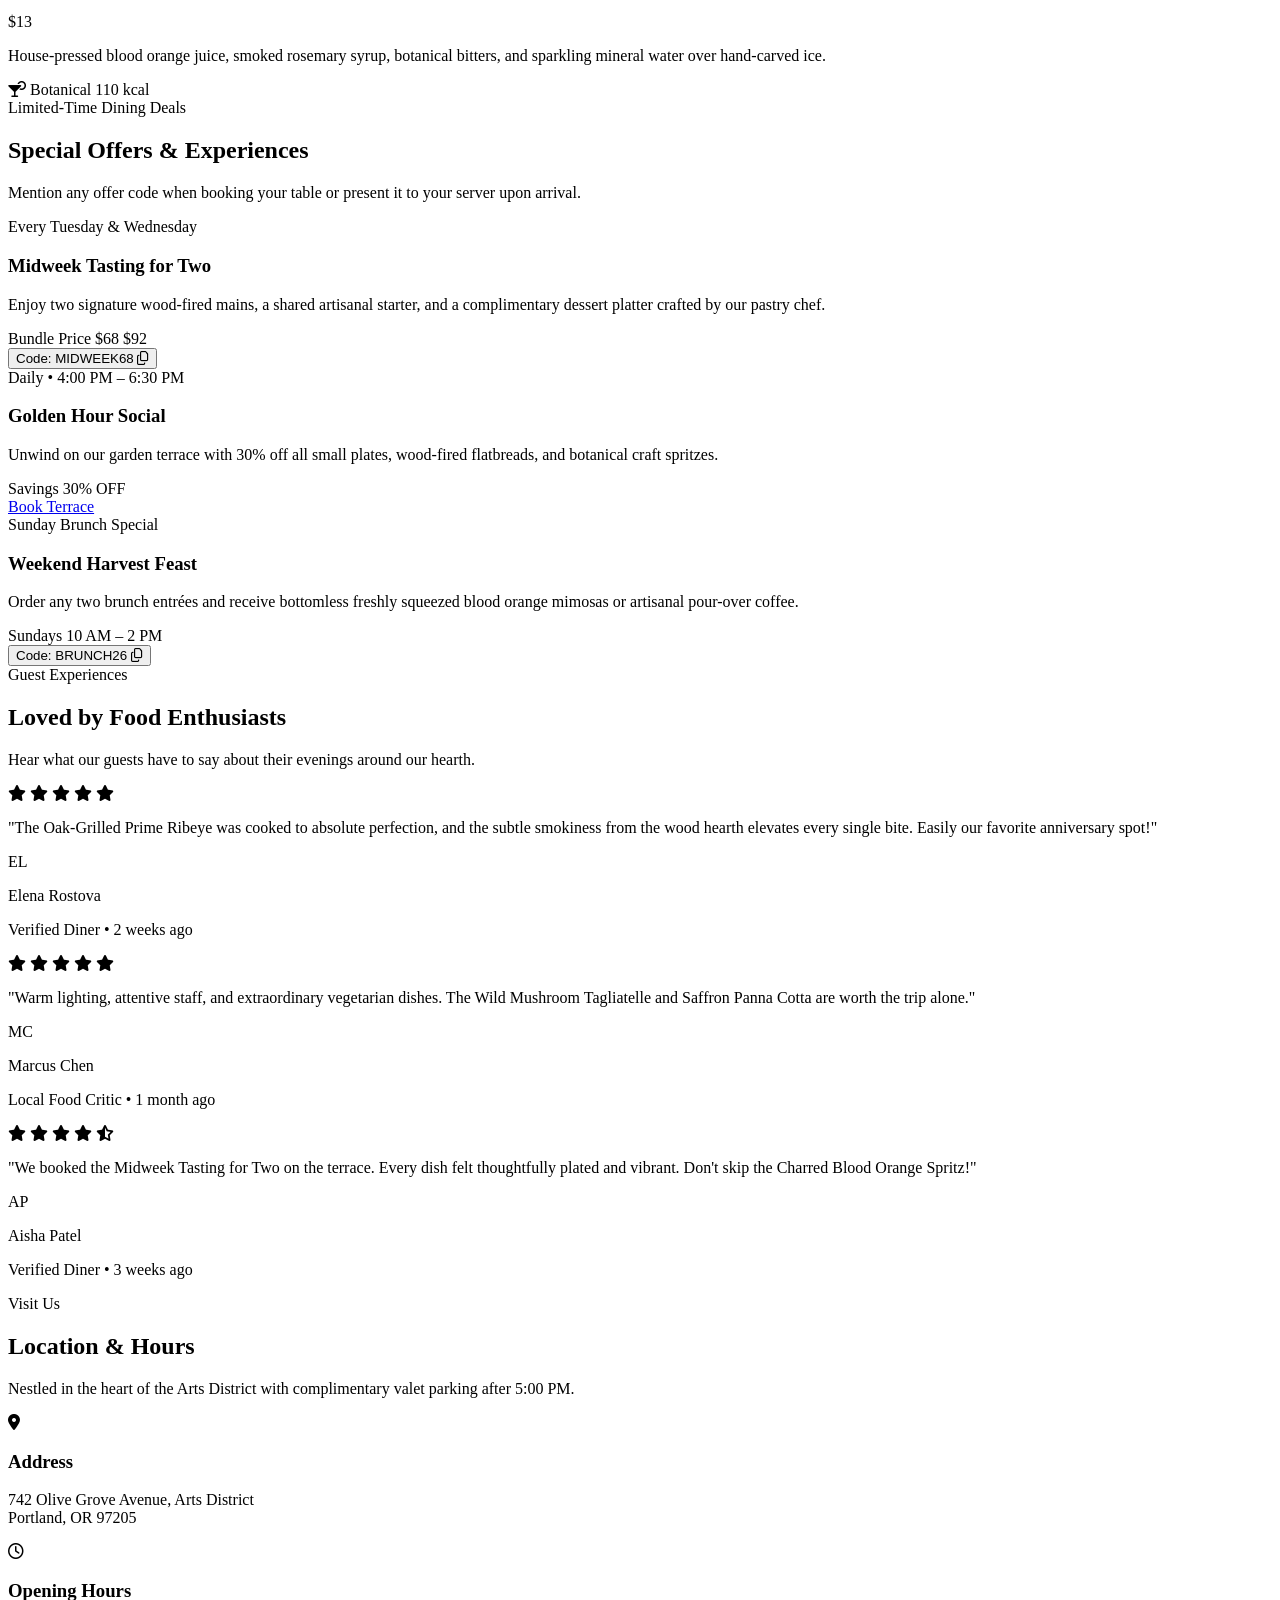
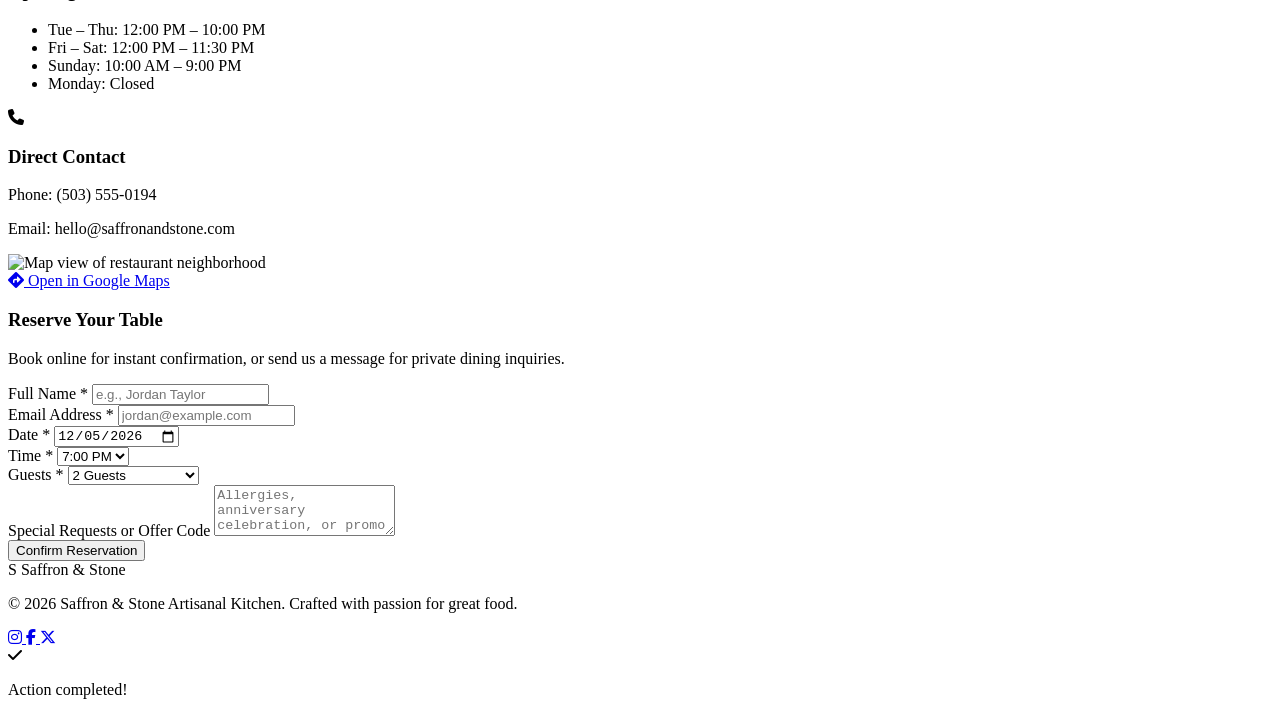
==== commit c798730f: "Initial commit Co-authored-by: Copilot <223556219+Copilot@users.noreply.github.com>" ====
--- a/index.html
+++ b/index.html
@@ -42,13 +42,13 @@
         <div class="max-w-7xl mx-auto px-4 sm:px-6 lg:px-8">
             <div class="flex justify-between items-center h-20">
                 <!-- Brand Logo -->
-                <a href="#" class="flex items-center space-x-2 group">
+                <a href="#" class="flex items-center space-x-2 group whitespace-nowrap">
                     <span class="w-10 h-10 rounded-full bg-terracotta text-white flex items-center justify-center font-serif text-xl font-bold shadow-md group-hover:scale-105 transition-transform">S</span>
                     <span class="font-serif text-2xl font-bold tracking-tight text-charcoal">Saffron <span class="text-terracotta italic">&</span> Stone</span>
                 </a>
 
                 <!-- Desktop Navigation Links -->
-                <nav class="hidden md:flex items-center space-x-8 text-sm font-semibold text-stone-700">
+                <nav class="hidden xl:flex items-center space-x-6 text-sm font-semibold text-stone-700 2xl:space-x-8">
                     <a href="#hero" class="hover:text-terracotta transition-colors">Home</a>
                     <a href="#menu" class="hover:text-terracotta transition-colors">Our Menu</a>
                     <a href="#offers" class="hover:text-terracotta transition-colors">Special Offers</a>
@@ -58,11 +58,11 @@
 
                 <!-- CTA Button & Mobile Menu Toggle -->
                 <div class="flex items-center space-x-4">
-                    <a href="#contact" class="hidden sm:inline-flex items-center px-5 py-2.5 rounded-full bg-charcoal text-white text-sm font-semibold hover:bg-terracotta transition-colors shadow-sm">
+                    <a href="#contact" class="hidden xl:inline-flex items-center px-5 py-2.5 rounded-full bg-charcoal text-white text-sm font-semibold hover:bg-terracotta transition-colors shadow-sm">
                         Reserve a Table
                     </a>
                     <!-- Mobile Menu Button -->
-                    <button id="mobile-menu-btn" aria-label="Toggle Menu" class="md:hidden p-2.5 rounded-xl text-charcoal hover:bg-stone-200/70 focus:outline-none">
+                    <button id="mobile-menu-btn" aria-label="Toggle menu" aria-controls="mobile-menu" aria-expanded="false" class="xl:hidden p-2.5 rounded-xl text-charcoal hover:bg-stone-200/70 focus:outline-none">
                         <i class="fa-solid fa-bars text-xl"></i>
                     </button>
                 </div>
@@ -70,7 +70,7 @@
         </div>
 
         <!-- Mobile Navigation Dropdown -->
-        <div id="mobile-menu" class="hidden md:hidden bg-cream border-b border-stone-200 px-4 pt-2 pb-6 space-y-2 shadow-lg">
+        <div id="mobile-menu" class="hidden xl:hidden bg-cream border-b border-stone-200 px-4 pt-2 pb-6 space-y-2 shadow-lg">
             <a href="#hero" class="block px-4 py-3 rounded-xl text-base font-medium text-stone-800 hover:bg-stone-200/60">Home</a>
             <a href="#menu" class="block px-4 py-3 rounded-xl text-base font-medium text-stone-800 hover:bg-stone-200/60">Our Menu</a>
             <a href="#offers" class="block px-4 py-3 rounded-xl text-base font-medium text-stone-800 hover:bg-stone-200/60">Special Offers</a>
@@ -121,8 +121,8 @@
                             <p class="text-xs text-stone-500">Organic Produce</p>
                         </div>
                         <div>
-                            <p class="font-serif text-2xl font-bold text-charcoal">12 PM</p>
-                            <p class="text-xs text-stone-500">Open Daily</p>
+                            <p class="font-serif text-2xl font-bold text-charcoal">6 DAYS</p>
+                            <p class="text-xs text-stone-500">Open Tue – Sun</p>
                         </div>
                     </div>
                 </div>
@@ -170,19 +170,19 @@
 
             <!-- Interactive Category Filter Tabs -->
             <div class="flex flex-wrap justify-center gap-2 sm:gap-3 mb-12" id="menu-filters">
-                <button data-category="all" class="filter-btn active px-5 py-2.5 rounded-full text-sm font-semibold bg-charcoal text-white transition-all shadow-sm">
+                <button data-category="all" aria-pressed="true" class="filter-btn active px-5 py-2.5 rounded-full text-sm font-semibold bg-charcoal text-white transition-all shadow-sm">
                     All Dishes
                 </button>
-                <button data-category="starters" class="filter-btn px-5 py-2.5 rounded-full text-sm font-semibold bg-stone-100 text-stone-700 hover:bg-stone-200 transition-all">
+                <button data-category="starters" aria-pressed="false" class="filter-btn px-5 py-2.5 rounded-full text-sm font-semibold bg-stone-100 text-stone-700 hover:bg-stone-200 transition-all">
                     Starters & Small Plates
                 </button>
-                <button data-category="mains" class="filter-btn px-5 py-2.5 rounded-full text-sm font-semibold bg-stone-100 text-stone-700 hover:bg-stone-200 transition-all">
+                <button data-category="mains" aria-pressed="false" class="filter-btn px-5 py-2.5 rounded-full text-sm font-semibold bg-stone-100 text-stone-700 hover:bg-stone-200 transition-all">
                     Wood-Fired Mains
                 </button>
-                <button data-category="desserts" class="filter-btn px-5 py-2.5 rounded-full text-sm font-semibold bg-stone-100 text-stone-700 hover:bg-stone-200 transition-all">
+                <button data-category="desserts" aria-pressed="false" class="filter-btn px-5 py-2.5 rounded-full text-sm font-semibold bg-stone-100 text-stone-700 hover:bg-stone-200 transition-all">
                     Artisanal Desserts
                 </button>
-                <button data-category="drinks" class="filter-btn px-5 py-2.5 rounded-full text-sm font-semibold bg-stone-100 text-stone-700 hover:bg-stone-200 transition-all">
+                <button data-category="drinks" aria-pressed="false" class="filter-btn px-5 py-2.5 rounded-full text-sm font-semibold bg-stone-100 text-stone-700 hover:bg-stone-200 transition-all">
                     Craft Drinks
                 </button>
             </div>
@@ -723,12 +723,14 @@
 
             mobileMenuBtn.addEventListener('click', () => {
                 mobileMenu.classList.toggle('hidden');
+                mobileMenuBtn.setAttribute('aria-expanded', String(!mobileMenu.classList.contains('hidden')));
             });
 
             // Close mobile menu when a link is clicked
             mobileMenu.querySelectorAll('a').forEach(link => {
                 link.addEventListener('click', () => {
                     mobileMenu.classList.add('hidden');
+                    mobileMenuBtn.setAttribute('aria-expanded', 'false');
                 });
             });
 
@@ -742,9 +744,11 @@
                     filterButtons.forEach(btn => {
                         btn.classList.remove('bg-charcoal', 'text-white');
                         btn.classList.add('bg-stone-100', 'text-stone-700');
+                        btn.setAttribute('aria-pressed', 'false');
                     });
                     button.classList.remove('bg-stone-100', 'text-stone-700');
                     button.classList.add('bg-charcoal', 'text-white');
+                    button.setAttribute('aria-pressed', 'true');
 
                     const selectedCategory = button.getAttribute('data-category');
 
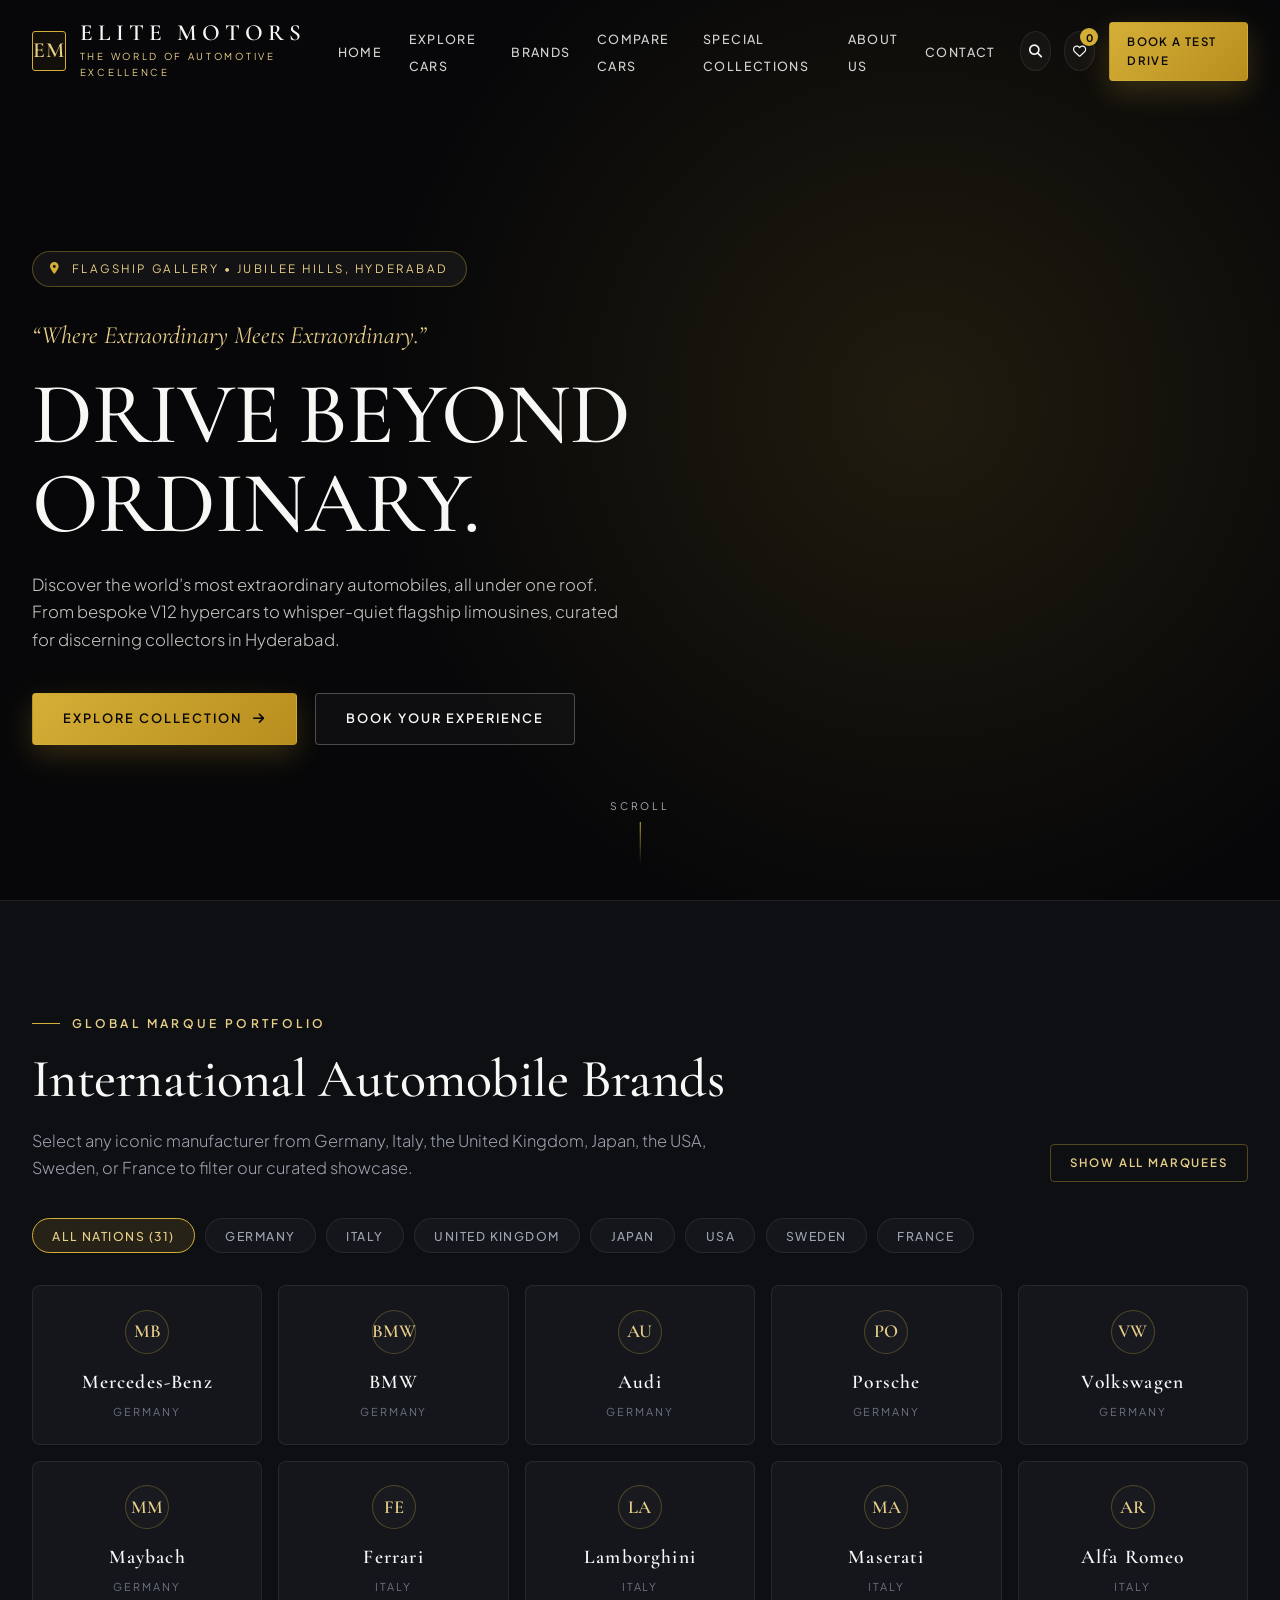
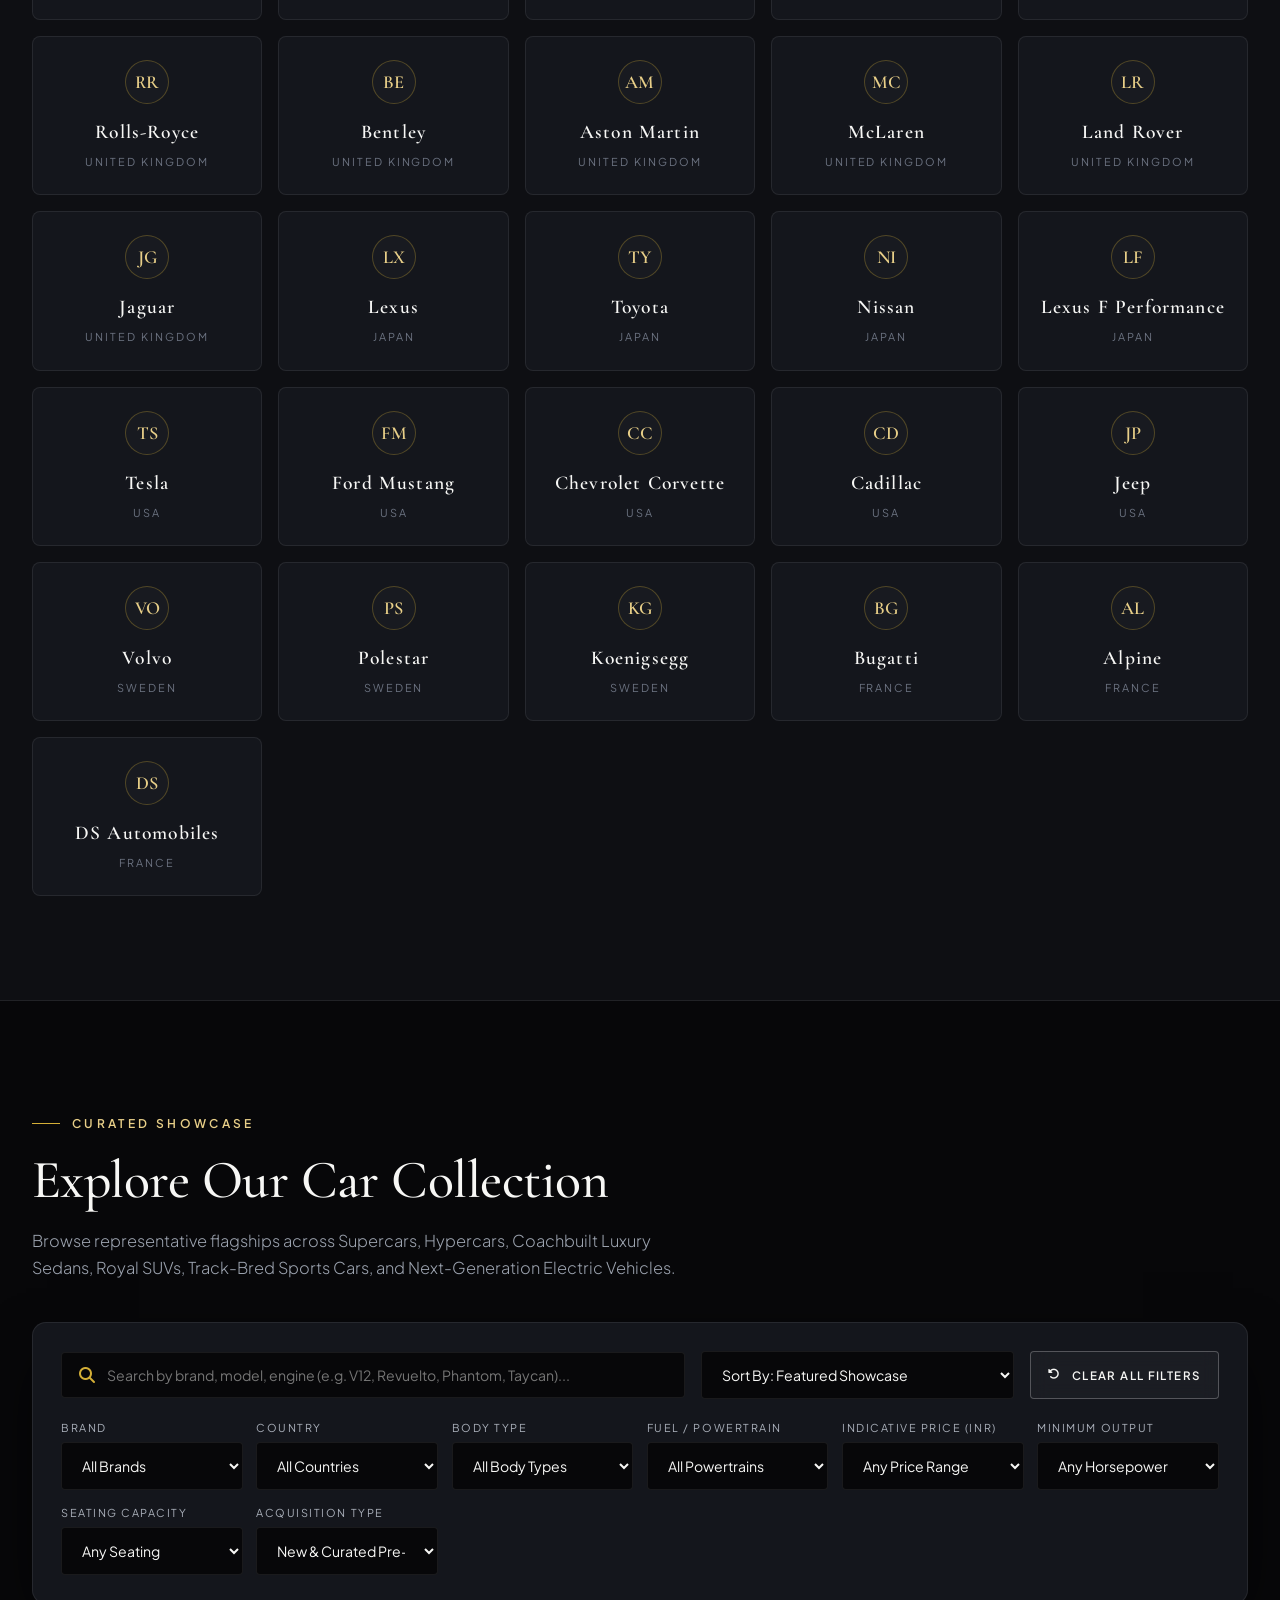
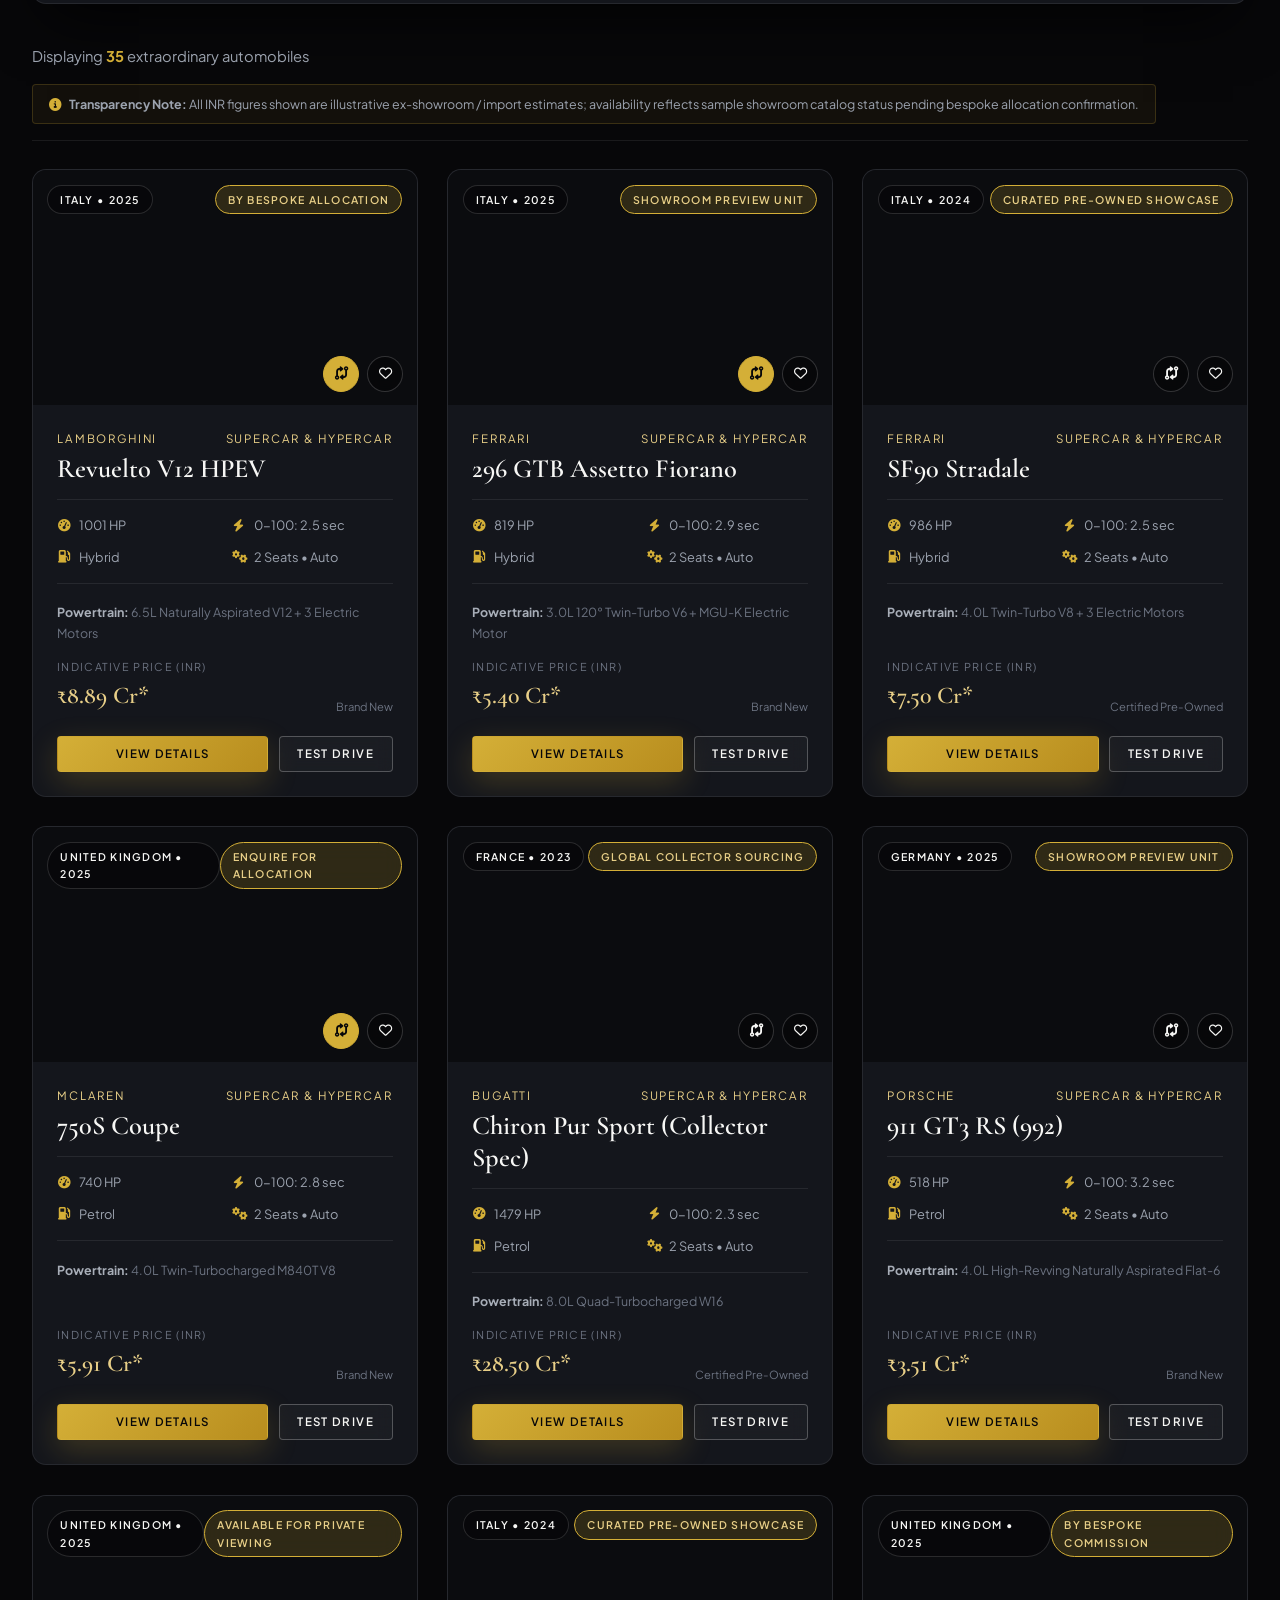
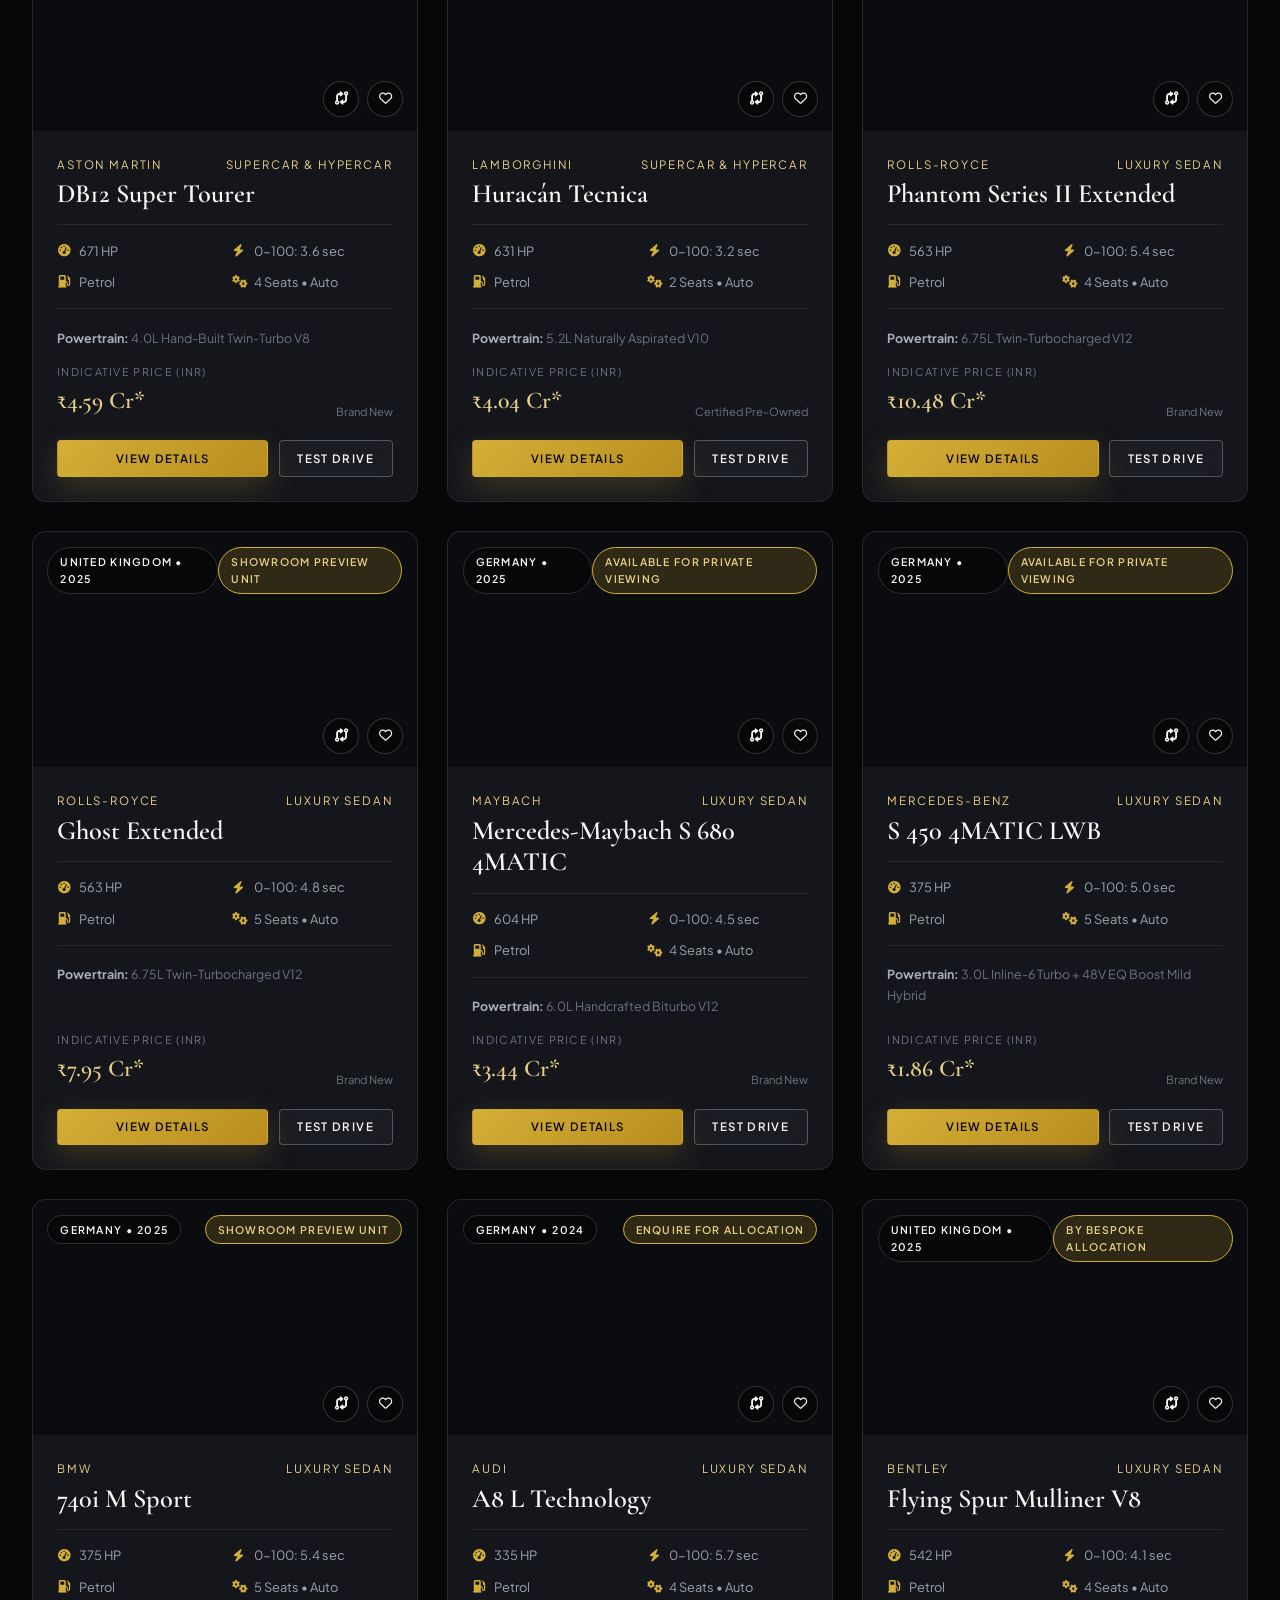
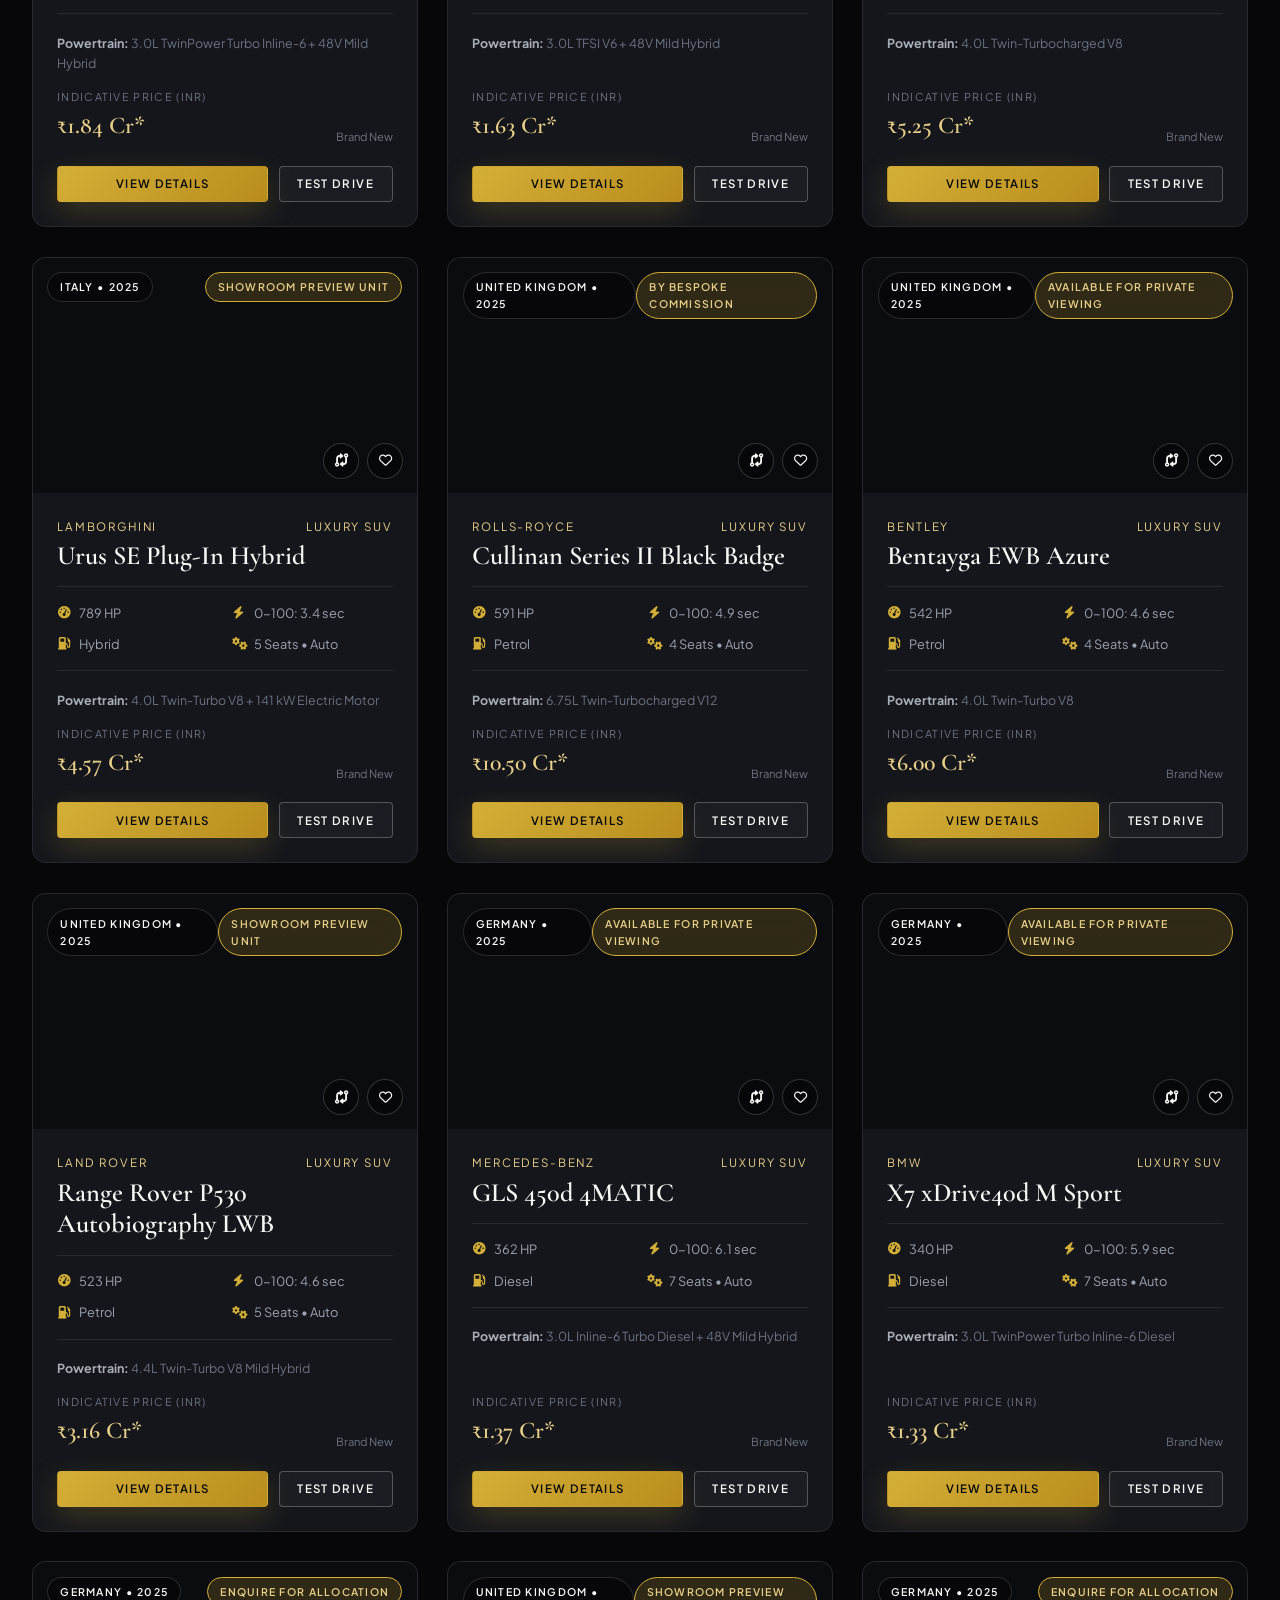
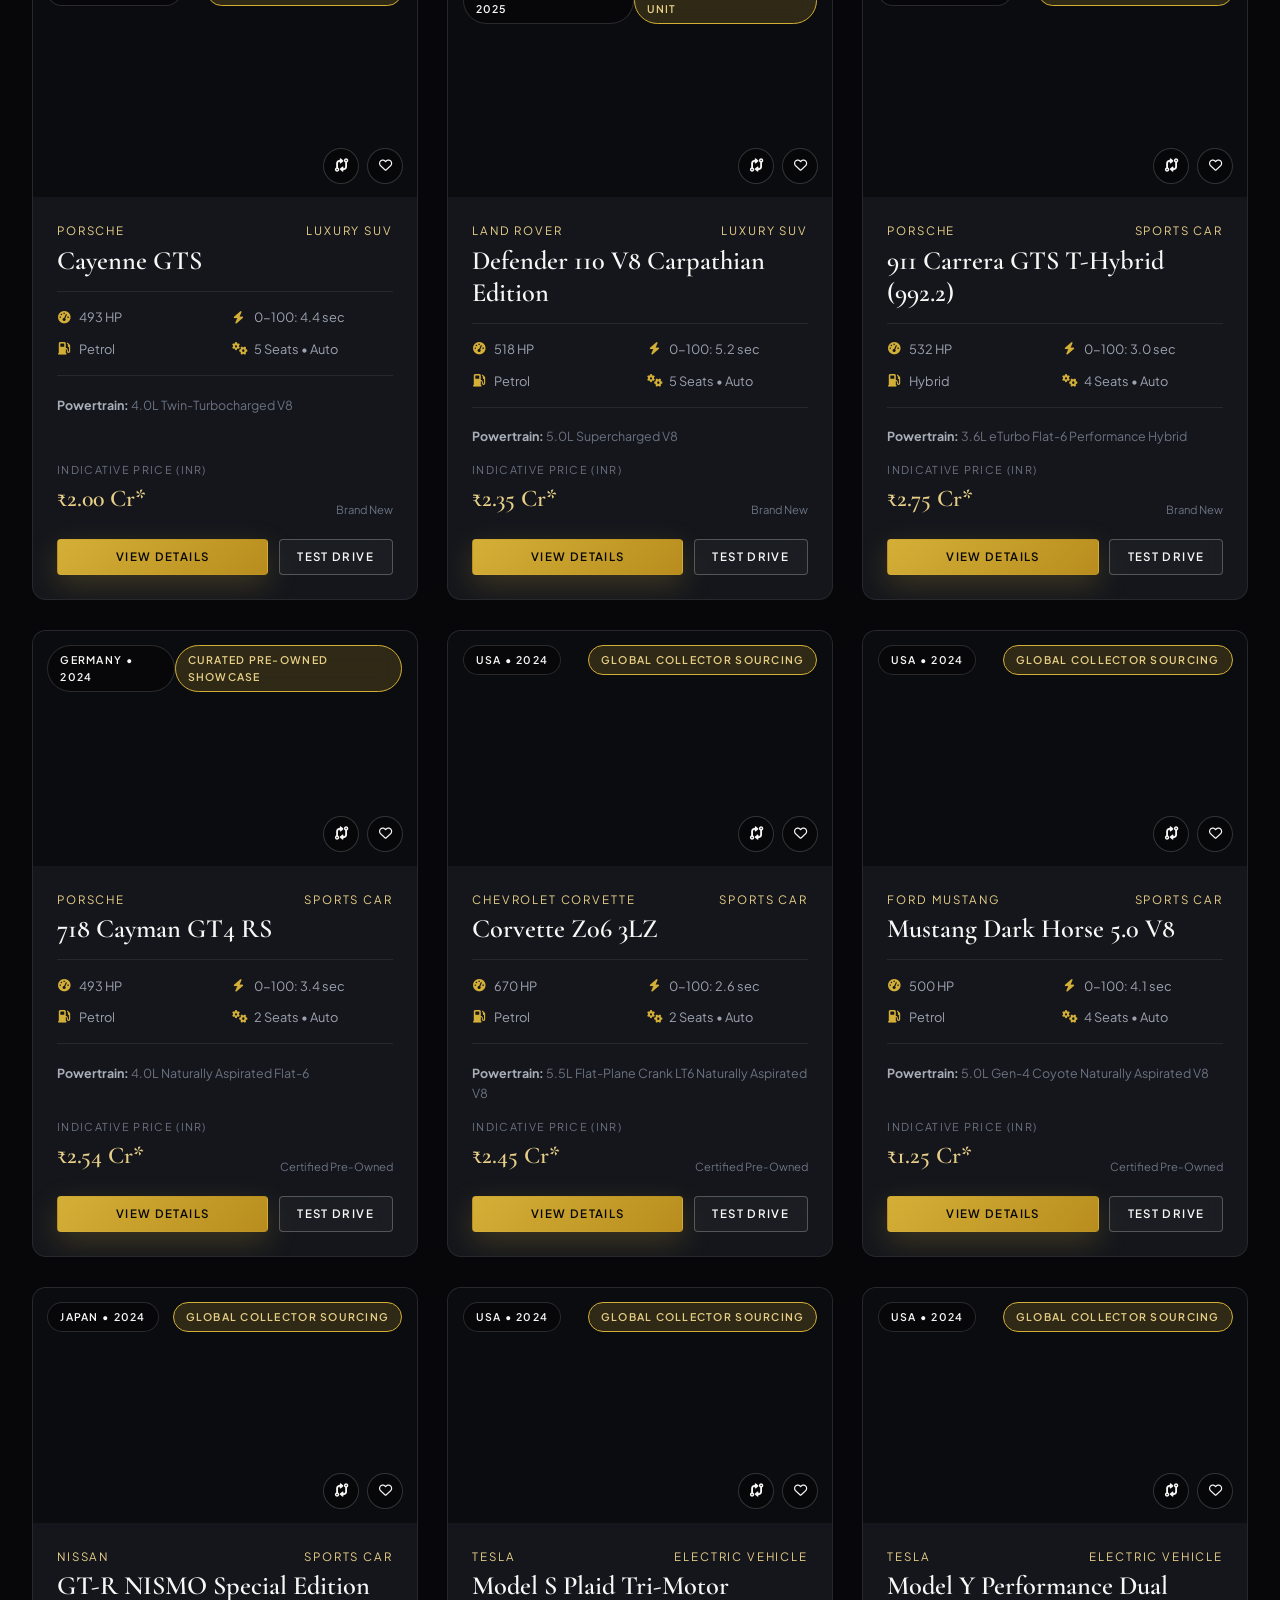
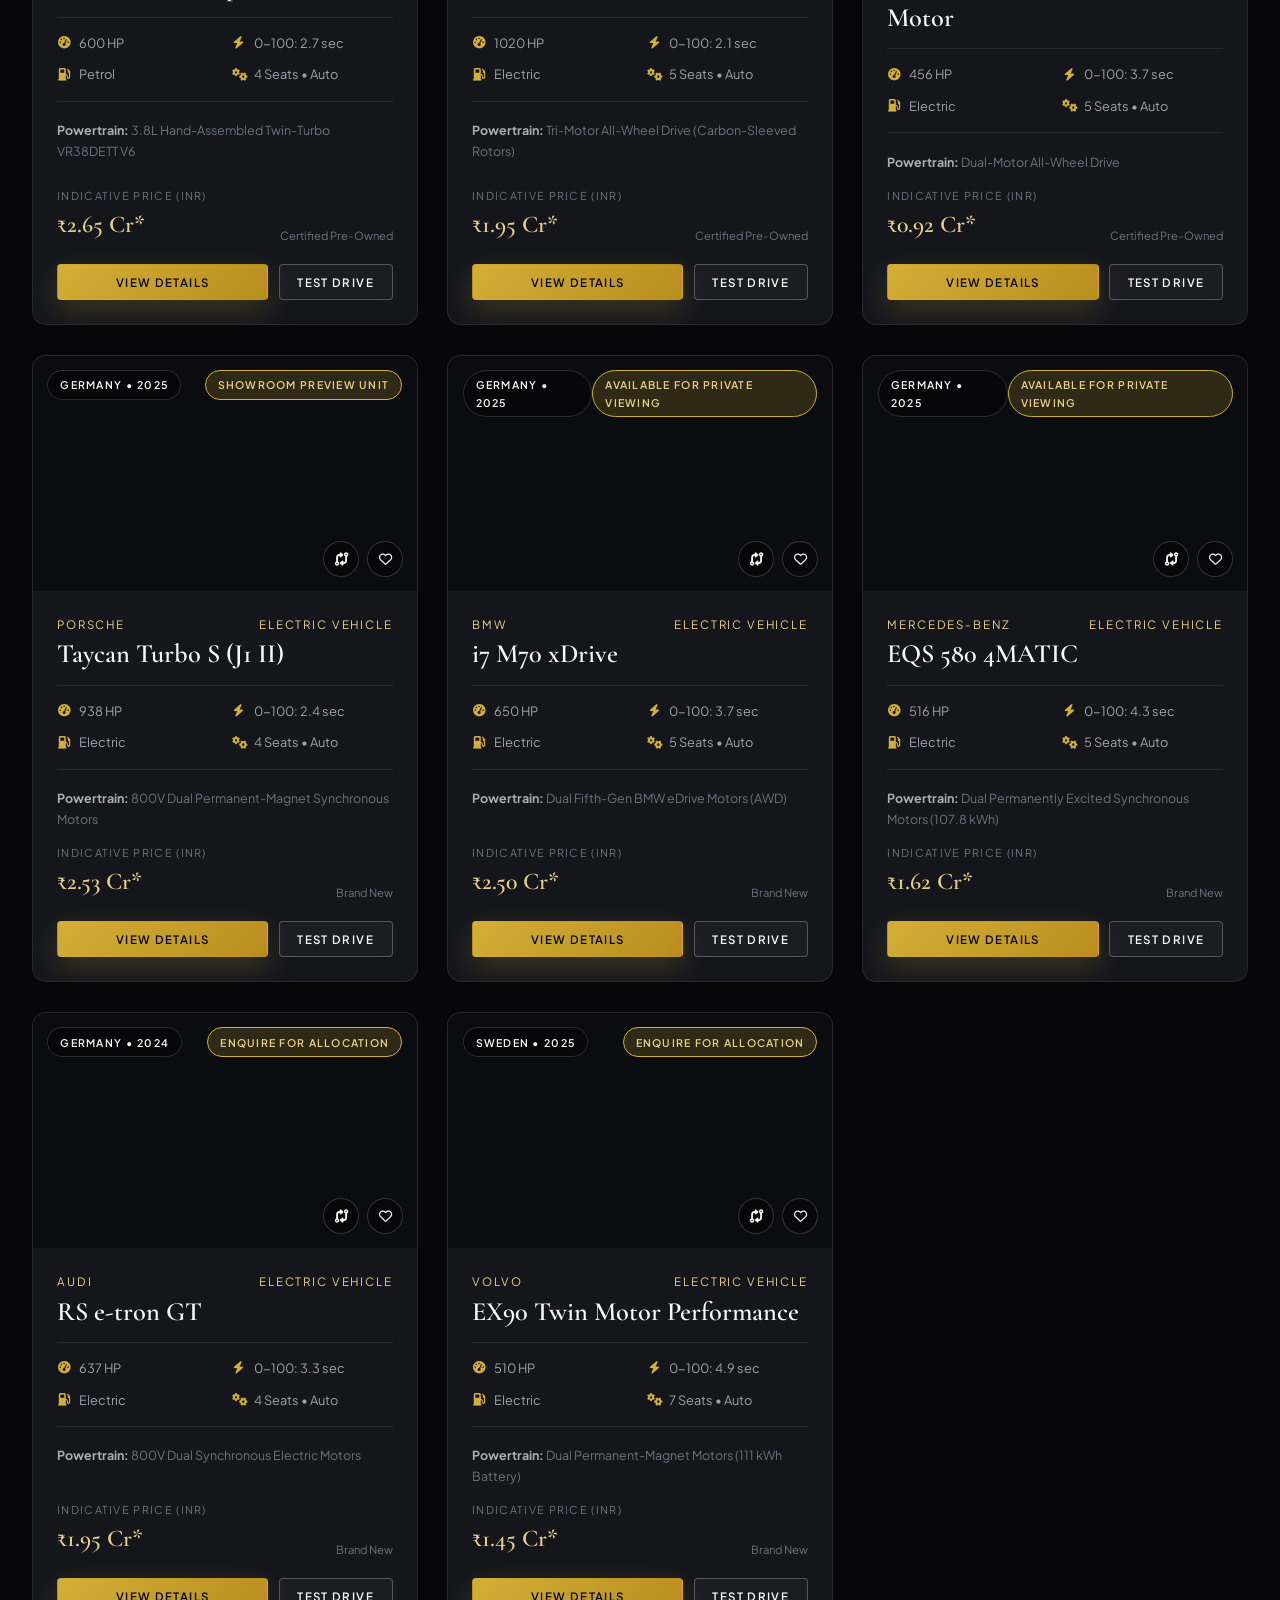
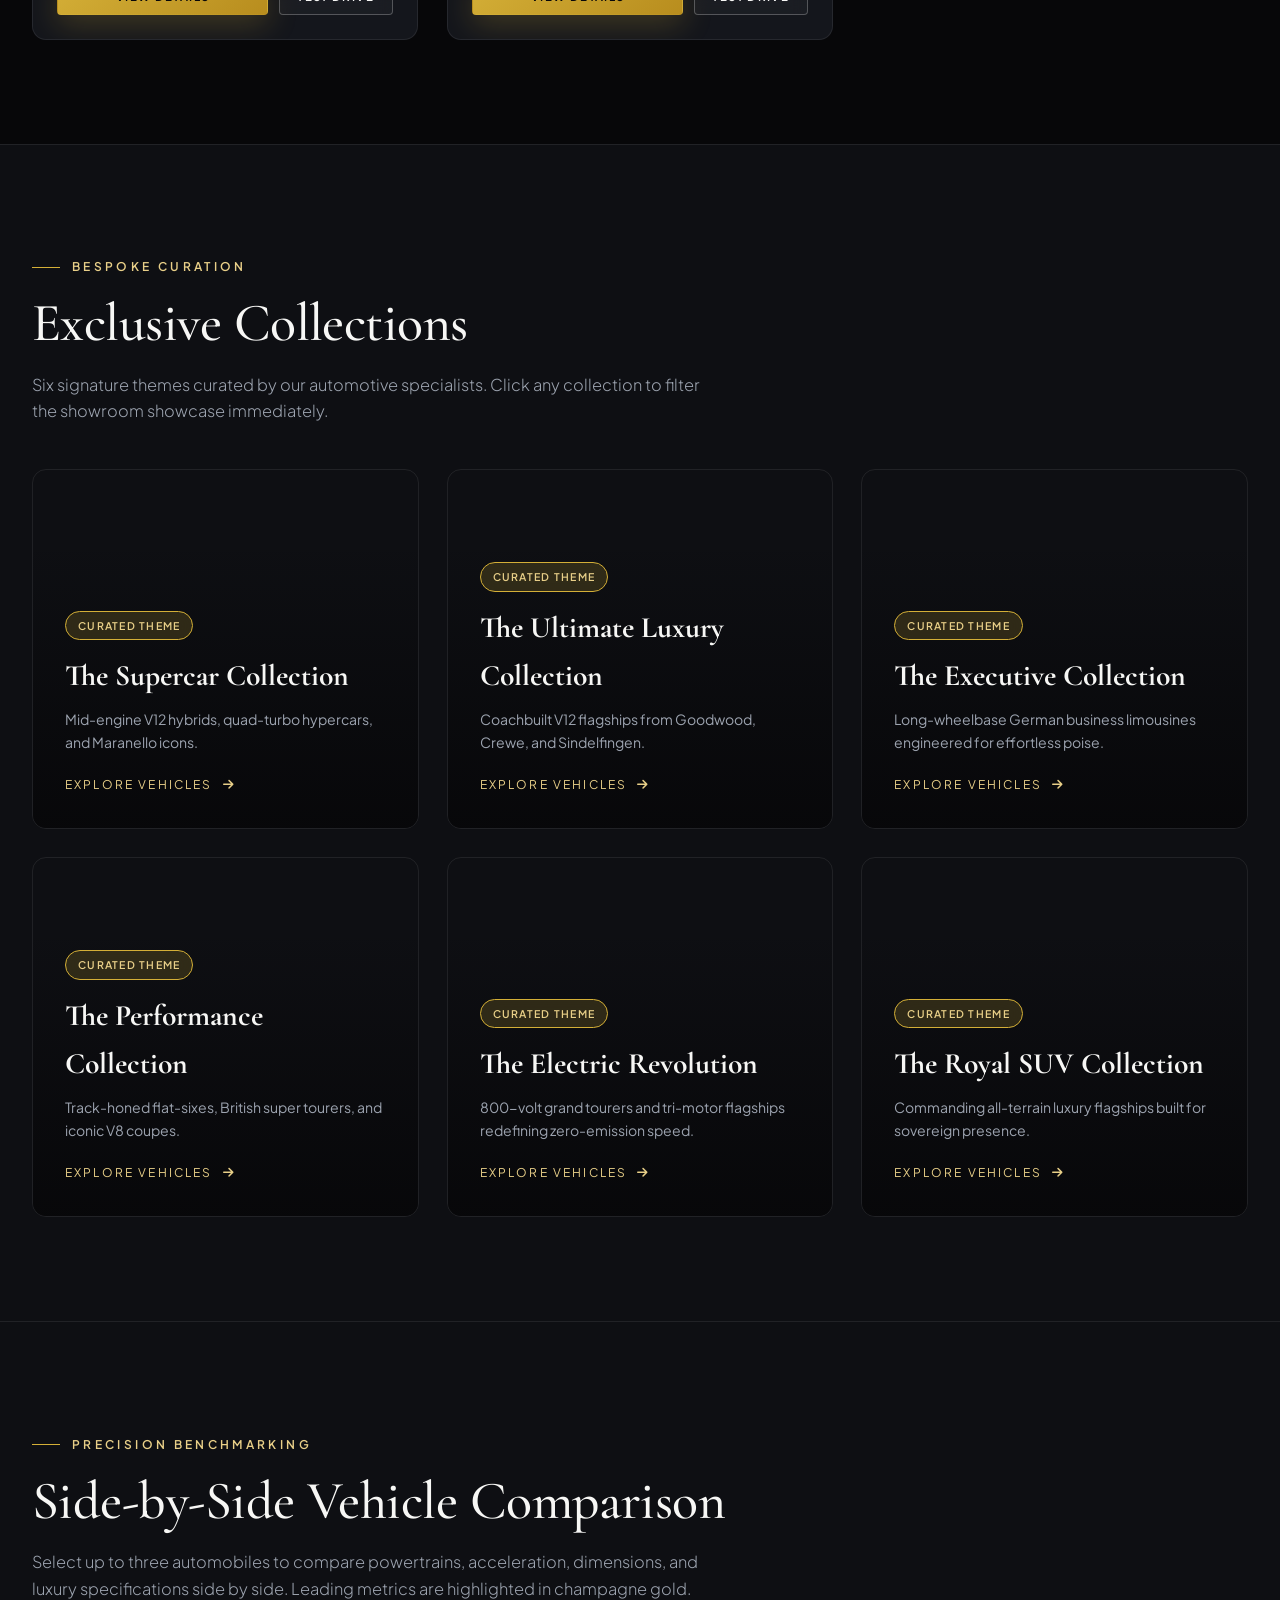
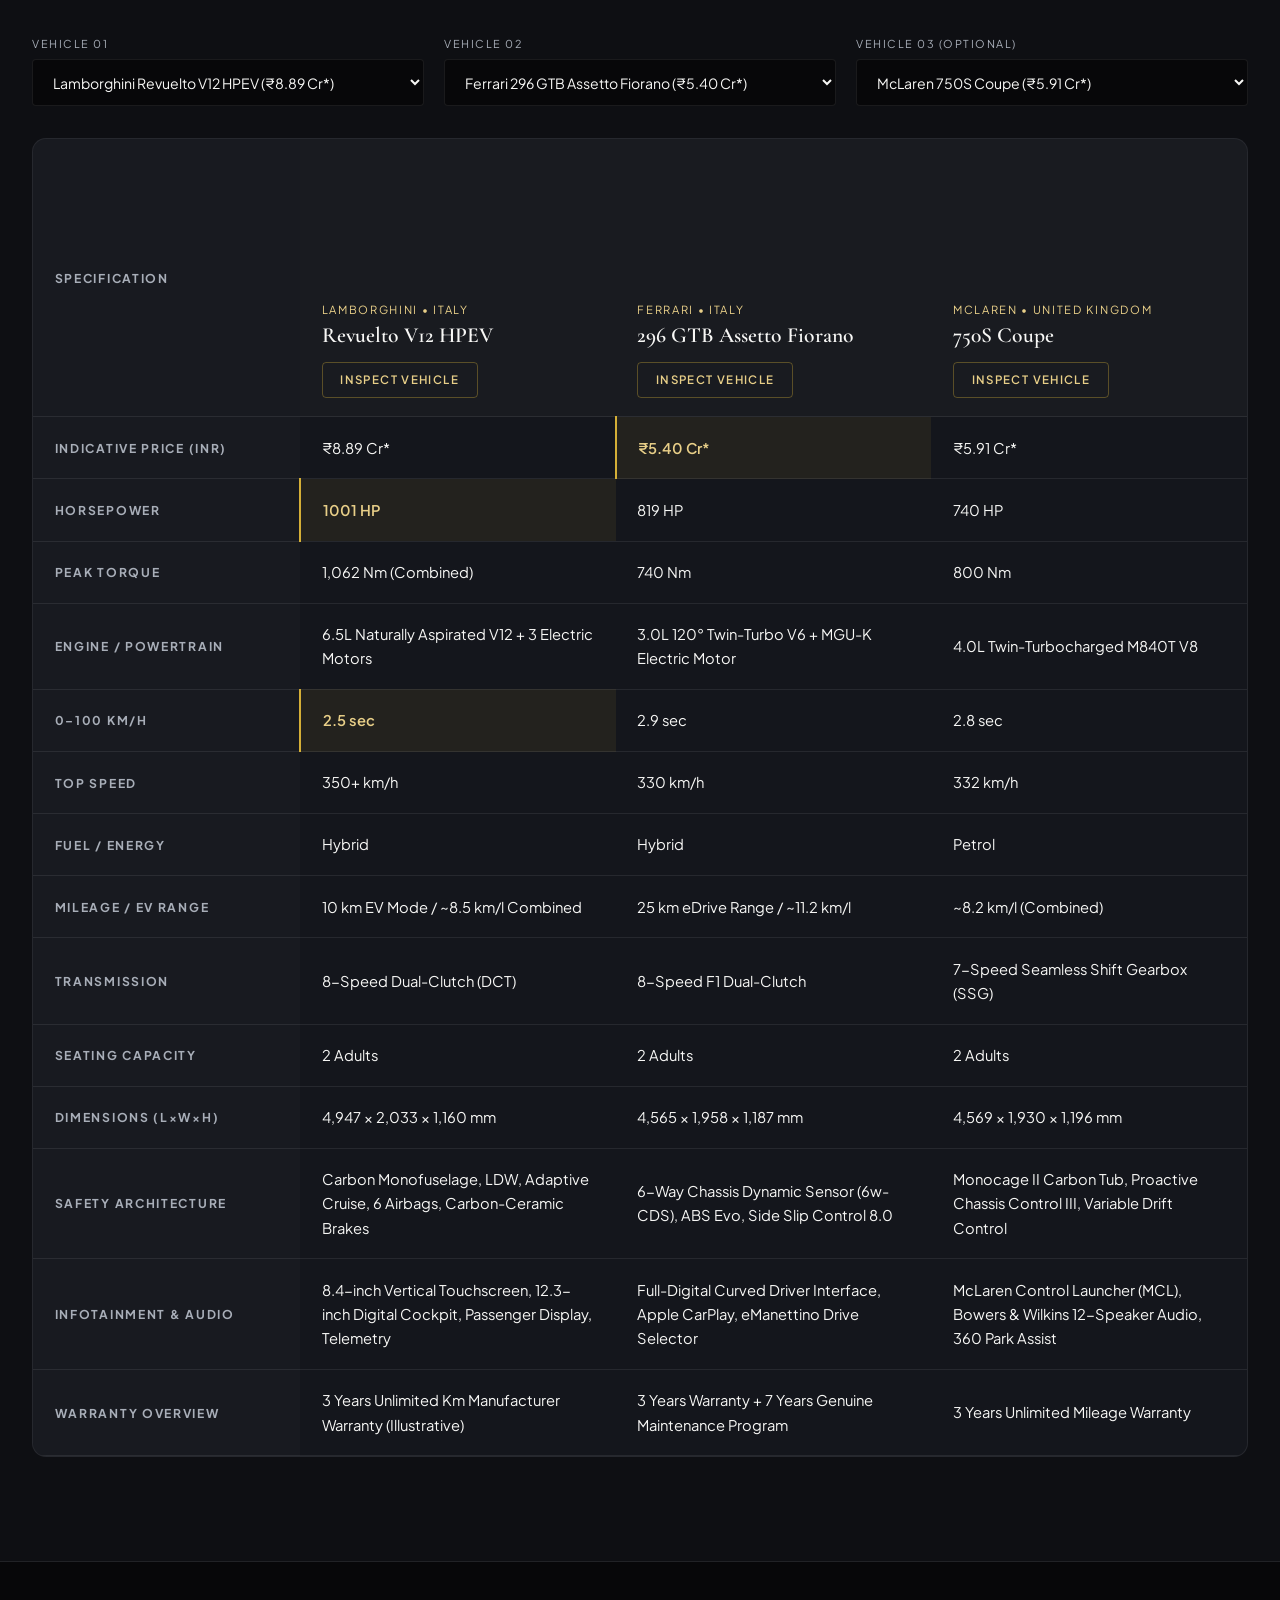
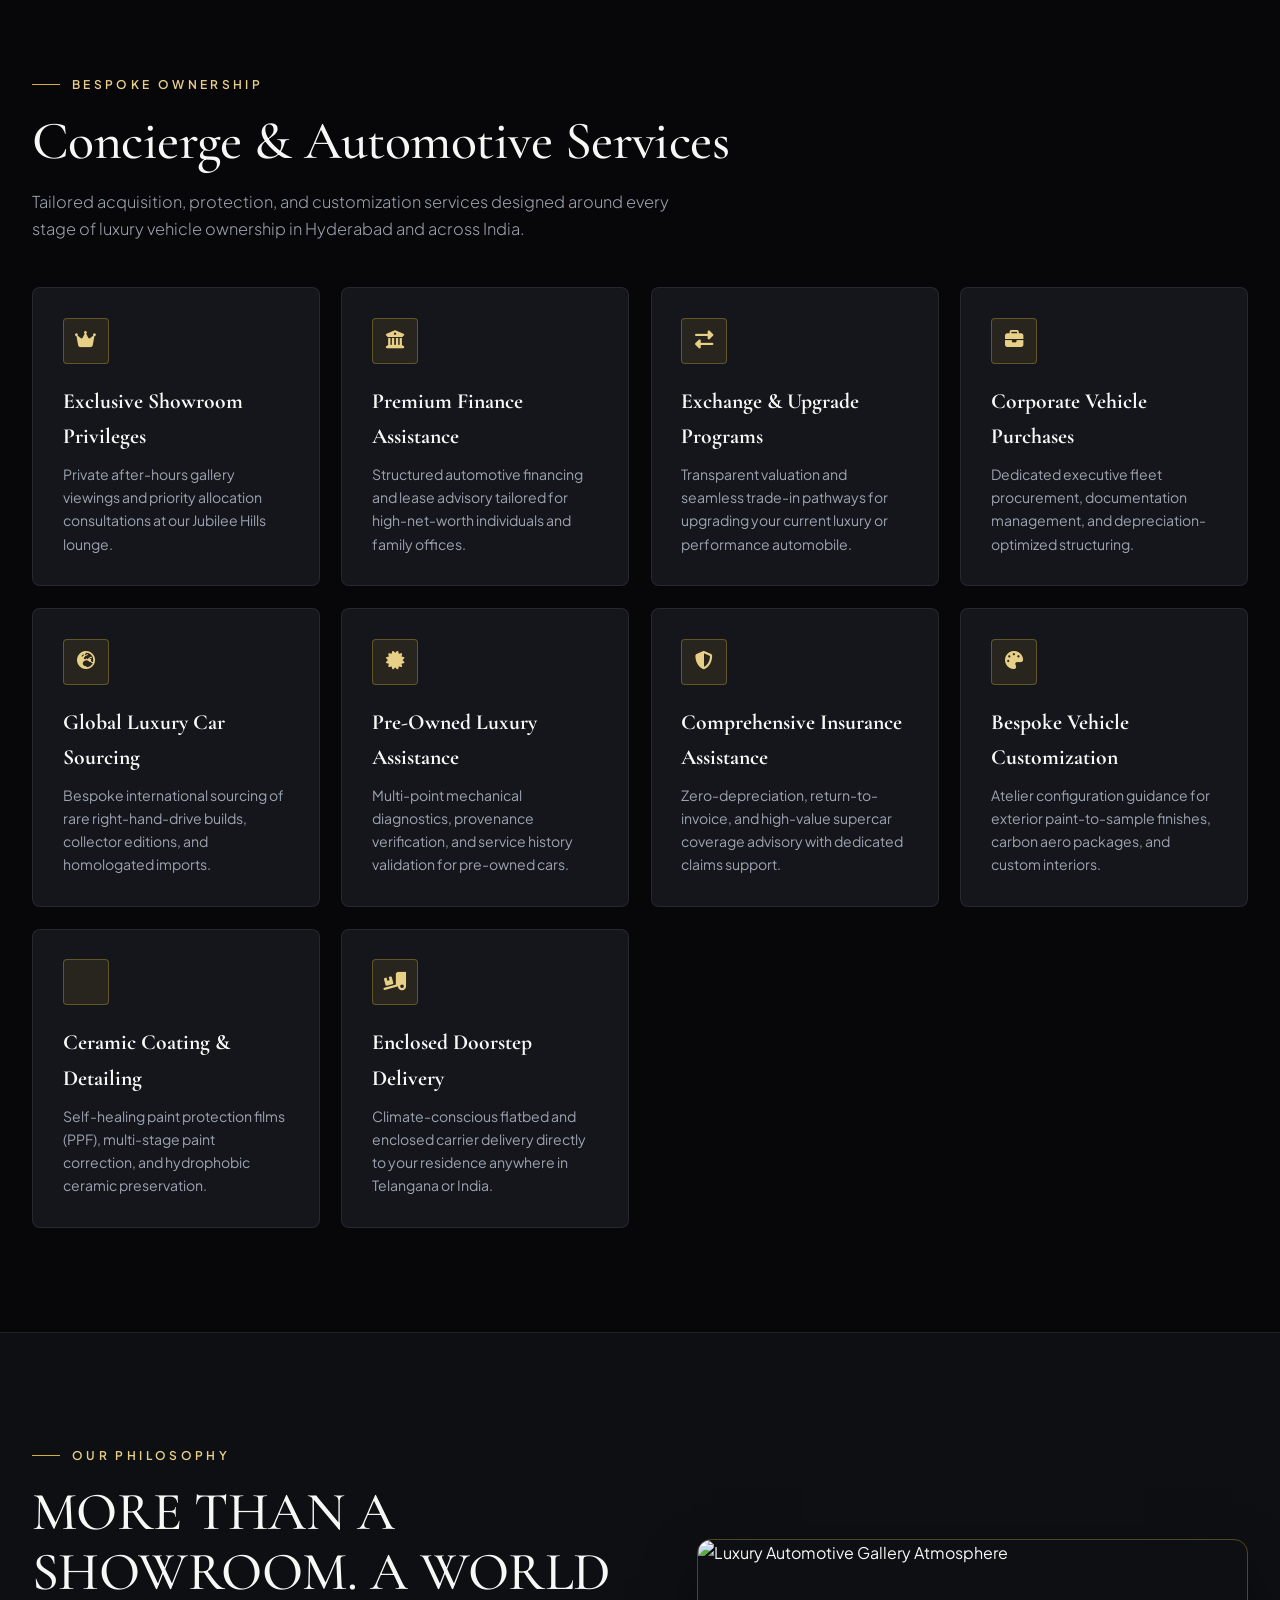
==== commit 2c5d80e8: "Initial commit" ====
--- a/index.html
+++ b/index.html
@@ -1,819 +1,798 @@
 <!DOCTYPE html>
 <html lang="en" class="scroll-smooth">
 <head>
-    <meta charset="UTF-8">
-    <meta name="viewport" content="width=device-width, initial-scale=1.0">
-    <title>Saffron & Stone | Modern Artisanal Dining</title>
-    <!-- Tailwind CSS -->
-    <script src="https://cdn.tailwindcss.com"></script>
-    <!-- Google Fonts: Playfair Display for headings & Plus Jakarta Sans for clean UI/body -->
-    <link rel="preconnect" href="https://fonts.googleapis.com">
-    <link rel="preconnect" href="https://fonts.gstatic.com" crossorigin>
-    <link href="https://fonts.googleapis.com/css2?family=Playfair+Display:ital,wght@0,500;0,700;1,500&family=Plus+Jakarta+Sans:wght@400;500;600;700&display=swap" rel="stylesheet">
-    <!-- Font Awesome for crisp icons -->
-    <link rel="stylesheet" href="https://cdnjs.cloudflare.com/ajax/libs/font-awesome/6.5.1/css/all.min.css">
-    
-    <!-- Tailwind Configuration for Custom Fonts & Brand Colors -->
-    <script>
-        tailwind.config = {
-            theme: {
-                extend: {
-                    fontFamily: {
-                        sans: ['"Plus Jakarta Sans"', 'sans-serif'],
-                        serif: ['"Playfair Display"', 'serif'],
-                    },
-                    colors: {
-                        cream: '#FAF7F2',
-                        charcoal: '#1C1917',
-                        terracotta: '#C2410C',
-                        terracottaDark: '#9A3412',
-                        gold: '#D97706',
-                        sage: '#4D7C0F'
-                    }
-                }
-            }
-        }
-    </script>
+  <meta charset="UTF-8" />
+  <meta name="viewport" content="width=device-width, initial-scale=1.0" />
+  <title>ELITE MOTORS | The World of Automotive Excellence – Jubilee Hills, Hyderabad</title>
+  <meta name="description" content="Discover the world's most extraordinary automobiles under one roof at Elite Motors, Jubilee Hills, Hyderabad, Telangana, India. Supercars, Hypercars, Luxury Sedans, SUVs & EVs." />
+  
+  <!-- Google Fonts: Cormorant Garamond (Luxury Editorial Serif) & Plus Jakarta Sans (Clean Modern Sans) -->
+  <link rel="preconnect" href="https://fonts.googleapis.com">
+  <link rel="preconnect" href="https://fonts.gstatic.com" crossorigin>
+  <link href="https://fonts.googleapis.com/css2?family=Cormorant+Garamond:ital,wght@0,400;0,500;0,600;0,700;1,400;1,600&family=Plus+Jakarta+Sans:wght@300;400;500;600;700&display=swap" rel="stylesheet">
+  
+  <!-- Font Awesome 6 for crisp luxury automotive icons -->
+  <link rel="stylesheet" href="https://cdnjs.cloudflare.com/ajax/libs/font-awesome/6.5.1/css/all.min.css" />
+
+  <!-- External Stylesheet -->
+  <link rel="stylesheet" href="style.css" />
 </head>
-<body class="bg-cream text-charcoal antialiased selection:bg-terracotta selection:text-white">
-
-    <!-- ================= NAVIGATION BAR ================= -->
-    <header class="sticky top-0 z-50 bg-cream/95 backdrop-blur-md border-b border-stone-200/80 transition-all">
-        <div class="max-w-7xl mx-auto px-4 sm:px-6 lg:px-8">
-            <div class="flex justify-between items-center h-20">
-                <!-- Brand Logo -->
-                <a href="#" class="flex items-center space-x-2 group whitespace-nowrap">
-                    <span class="w-10 h-10 rounded-full bg-terracotta text-white flex items-center justify-center font-serif text-xl font-bold shadow-md group-hover:scale-105 transition-transform">S</span>
-                    <span class="font-serif text-2xl font-bold tracking-tight text-charcoal">Saffron <span class="text-terracotta italic">&</span> Stone</span>
-                </a>
-
-                <!-- Desktop Navigation Links -->
-                <nav class="hidden xl:flex items-center space-x-6 text-sm font-semibold text-stone-700 2xl:space-x-8">
-                    <a href="#hero" class="hover:text-terracotta transition-colors">Home</a>
-                    <a href="#menu" class="hover:text-terracotta transition-colors">Our Menu</a>
-                    <a href="#offers" class="hover:text-terracotta transition-colors">Special Offers</a>
-                    <a href="#reviews" class="hover:text-terracotta transition-colors">Reviews</a>
-                    <a href="#contact" class="hover:text-terracotta transition-colors">Location & Contact</a>
-                </nav>
-
-                <!-- CTA Button & Mobile Menu Toggle -->
-                <div class="flex items-center space-x-4">
-                    <a href="#contact" class="hidden xl:inline-flex items-center px-5 py-2.5 rounded-full bg-charcoal text-white text-sm font-semibold hover:bg-terracotta transition-colors shadow-sm">
-                        Reserve a Table
-                    </a>
-                    <!-- Mobile Menu Button -->
-                    <button id="mobile-menu-btn" aria-label="Toggle menu" aria-controls="mobile-menu" aria-expanded="false" class="xl:hidden p-2.5 rounded-xl text-charcoal hover:bg-stone-200/70 focus:outline-none">
-                        <i class="fa-solid fa-bars text-xl"></i>
-                    </button>
-                </div>
-            </div>
-        </div>
-
-        <!-- Mobile Navigation Dropdown -->
-        <div id="mobile-menu" class="hidden xl:hidden bg-cream border-b border-stone-200 px-4 pt-2 pb-6 space-y-2 shadow-lg">
-            <a href="#hero" class="block px-4 py-3 rounded-xl text-base font-medium text-stone-800 hover:bg-stone-200/60">Home</a>
-            <a href="#menu" class="block px-4 py-3 rounded-xl text-base font-medium text-stone-800 hover:bg-stone-200/60">Our Menu</a>
-            <a href="#offers" class="block px-4 py-3 rounded-xl text-base font-medium text-stone-800 hover:bg-stone-200/60">Special Offers</a>
-            <a href="#reviews" class="block px-4 py-3 rounded-xl text-base font-medium text-stone-800 hover:bg-stone-200/60">Reviews</a>
-            <a href="#contact" class="block px-4 py-3 rounded-xl text-base font-medium text-stone-800 hover:bg-stone-200/60">Location & Contact</a>
-            <div class="pt-2">
-                <a href="#contact" class="block w-full text-center px-5 py-3 rounded-full bg-terracotta text-white font-semibold shadow">
-                    Reserve a Table
-                </a>
-            </div>
-        </div>
-    </header>
-
-    <!-- ================= HERO SECTION ================= -->
-    <section id="hero" class="relative overflow-hidden pt-10 pb-20 lg:py-28">
-        <div class="max-w-7xl mx-auto px-4 sm:px-6 lg:px-8">
-            <div class="grid grid-cols-1 lg:grid-cols-12 gap-12 items-center">
-                
-                <!-- Hero Text Content -->
-                <div class="lg:col-span-6 space-y-6 text-center lg:text-left">
-                    <div class="inline-flex items-center space-x-2 px-4 py-1.5 rounded-full bg-orange-100/90 text-terracotta text-xs font-bold uppercase tracking-wider">
-                        <i class="fa-solid fa-fire-flame-curved"></i>
-                        <span>Wood-Fired & Farm-to-Table</span>
-                    </div>
-                    <h1 class="font-serif text-4xl sm:text-5xl lg:text-6xl font-bold text-charcoal leading-tight">
-                        Where Fire Meets <span class="text-terracotta italic">Artisanal</span> Flavor.
-                    </h1>
-                    <p class="text-base sm:text-lg text-stone-600 max-w-xl mx-auto lg:mx-0 leading-relaxed">
-                        Experience locally sourced ingredients transformed over open oak flames. Hand-rolled pastas, charred seasonal harvests, and crafted botanical cocktails in an intimate setting.
-                    </p>
-                    <div class="flex flex-col sm:flex-row items-center justify-center lg:justify-start gap-4 pt-2">
-                        <a href="#menu" class="w-full sm:w-auto px-8 py-4 rounded-full bg-terracotta text-white font-semibold text-base hover:bg-terracottaDark transition-all shadow-lg shadow-terracotta/25 text-center">
-                            Explore Full Menu
-                        </a>
-                        <a href="#offers" class="w-full sm:w-auto px-8 py-4 rounded-full bg-white text-charcoal border border-stone-300 font-semibold text-base hover:border-charcoal transition-all text-center">
-                            View Seasonal Specials
-                        </a>
-                    </div>
-                    
-                    <!-- Quick Highlights -->
-                    <div class="grid grid-cols-3 gap-4 pt-6 border-t border-stone-200/90 max-w-md mx-auto lg:mx-0">
-                        <div>
-                            <p class="font-serif text-2xl font-bold text-charcoal">4.9 ★</p>
-                            <p class="text-xs text-stone-500">1,200+ Reviews</p>
-                        </div>
-                        <div>
-                            <p class="font-serif text-2xl font-bold text-charcoal">100%</p>
-                            <p class="text-xs text-stone-500">Organic Produce</p>
-                        </div>
-                        <div>
-                            <p class="font-serif text-2xl font-bold text-charcoal">6 DAYS</p>
-                            <p class="text-xs text-stone-500">Open Tue – Sun</p>
-                        </div>
-                    </div>
-                </div>
-
-                <!-- Hero Feature Image -->
-                <div class="lg:col-span-6 relative">
-                    <div class="relative rounded-3xl overflow-hidden shadow-2xl aspect-[4/3] bg-stone-200">
-                        <img 
-                            src="https://images.unsplash.com/photo-1544025162-d76694265947?auto=format&fit=crop&w=1200&q=80" 
-                            alt="Signature wood-fired dish served on rustic stoneware" 
-                            onerror="this.onerror=null;this.src='https://placehold.co/800x600/292524/FAF7F2?text=Signature+Wood-Fired+Feast';"
-                            class="w-full h-full object-cover hover:scale-105 transition-transform duration-700"
-                        >
-                        <!-- Floating Dish Badge -->
-                        <div class="absolute bottom-4 left-4 right-4 sm:right-auto sm:max-w-xs bg-white/95 backdrop-blur-md p-4 rounded-2xl shadow-lg border border-stone-100">
-                            <div class="flex items-center space-x-3">
-                                <div class="w-10 h-10 rounded-full bg-amber-100 text-gold flex items-center justify-center shrink-0">
-                                    <i class="fa-solid fa-award text-lg"></i>
-                                </div>
-                                <div>
-                                    <p class="text-xs font-bold uppercase tracking-wider text-terracotta">Chef's Signature</p>
-                                    <p class="font-serif font-bold text-sm text-charcoal">Smoked Herb Ribeye & Truffle Jus</p>
-                                </div>
-                            </div>
-                        </div>
-                    </div>
-                </div>
-
-            </div>
-        </div>
-    </section>
-
-    <!-- ================= FOOD MENU SECTION ================= -->
-    <section id="menu" class="py-20 bg-white border-y border-stone-200/70">
-        <div class="max-w-7xl mx-auto px-4 sm:px-6 lg:px-8">
-            
-            <!-- Section Header -->
-            <div class="text-center max-w-2xl mx-auto mb-12 space-y-3">
-                <span class="text-terracotta font-bold text-xs uppercase tracking-widest">Curated Culinary Selection</span>
-                <h2 class="font-serif text-3xl sm:text-4xl font-bold text-charcoal">Our Seasonal Menu</h2>
-                <p class="text-stone-600 text-sm sm:text-base">
-                    Crafted daily using heirloom harvests, sustainable seafood, and house-milled grains.
-                </p>
-            </div>
-
-            <!-- Interactive Category Filter Tabs -->
-            <div class="flex flex-wrap justify-center gap-2 sm:gap-3 mb-12" id="menu-filters">
-                <button data-category="all" aria-pressed="true" class="filter-btn active px-5 py-2.5 rounded-full text-sm font-semibold bg-charcoal text-white transition-all shadow-sm">
-                    All Dishes
-                </button>
-                <button data-category="starters" aria-pressed="false" class="filter-btn px-5 py-2.5 rounded-full text-sm font-semibold bg-stone-100 text-stone-700 hover:bg-stone-200 transition-all">
-                    Starters & Small Plates
-                </button>
-                <button data-category="mains" aria-pressed="false" class="filter-btn px-5 py-2.5 rounded-full text-sm font-semibold bg-stone-100 text-stone-700 hover:bg-stone-200 transition-all">
-                    Wood-Fired Mains
-                </button>
-                <button data-category="desserts" aria-pressed="false" class="filter-btn px-5 py-2.5 rounded-full text-sm font-semibold bg-stone-100 text-stone-700 hover:bg-stone-200 transition-all">
-                    Artisanal Desserts
-                </button>
-                <button data-category="drinks" aria-pressed="false" class="filter-btn px-5 py-2.5 rounded-full text-sm font-semibold bg-stone-100 text-stone-700 hover:bg-stone-200 transition-all">
-                    Craft Drinks
-                </button>
-            </div>
-
-            <!-- Menu Grid -->
-            <div class="grid grid-cols-1 md:grid-cols-2 lg:grid-cols-3 gap-8" id="menu-grid">
-                
-                <!-- Menu Item 1: Starter -->
-                <article data-category="starters" class="menu-card group bg-cream rounded-2xl overflow-hidden border border-stone-200/80 hover:shadow-xl transition-all duration-300 flex flex-col">
-                    <div class="relative h-52 overflow-hidden bg-stone-200">
-                        <img 
-                            src="https://images.unsplash.com/photo-1572695157366-5e585ab2b69f?auto=format&fit=crop&w=800&q=80" 
-                            alt="Charred Sourdough & Whipped Ricotta" 
-                            onerror="this.onerror=null;this.src='https://placehold.co/600x400/E7E5E4/1C1917?text=Whipped+Ricotta+Bruschetta';"
-                            class="w-full h-full object-cover group-hover:scale-105 transition-transform duration-500"
-                        >
-                        <span class="absolute top-3 left-3 px-3 py-1 rounded-full bg-white/90 backdrop-blur text-xs font-bold text-sage">Vegetarian</span>
-                    </div>
-                    <div class="p-6 flex-1 flex flex-col justify-between">
-                        <div>
-                            <div class="flex justify-between items-start gap-2 mb-2">
-                                <h3 class="font-serif text-xl font-bold text-charcoal">Heirloom Tomato & Whipped Ricotta</h3>
-                                <span class="font-bold text-lg text-terracotta">$14</span>
-                            </div>
-                            <p class="text-stone-600 text-sm leading-relaxed">
-                                House-baked rosemary focaccia topped with lemon-thyme ricotta, blistered heirloom tomatoes, and aged balsamic glaze.
-                            </p>
-                        </div>
-                        <div class="mt-4 pt-4 border-t border-stone-200/70 flex items-center justify-between text-xs text-stone-500">
-                            <span><i class="fa-solid fa-leaf text-sage mr-1"></i> Farm Fresh</span>
-                            <span>280 kcal</span>
-                        </div>
-                    </div>
-                </article>
-
-                <!-- Menu Item 2: Starter -->
-                <article data-category="starters" class="menu-card group bg-cream rounded-2xl overflow-hidden border border-stone-200/80 hover:shadow-xl transition-all duration-300 flex flex-col">
-                    <div class="relative h-52 overflow-hidden bg-stone-200">
-                        <img 
-                            src="https://images.unsplash.com/photo-1559737558-2f5a35f4523b?auto=format&fit=crop&w=800&q=80" 
-                            alt="Crispy Calamari with Saffron Aioli" 
-                            onerror="this.onerror=null;this.src='https://placehold.co/600x400/E7E5E4/1C1917?text=Crispy+Calamari';"
-                            class="w-full h-full object-cover group-hover:scale-105 transition-transform duration-500"
-                        >
-                        <span class="absolute top-3 left-3 px-3 py-1 rounded-full bg-terracotta text-white text-xs font-bold">Popular</span>
-                    </div>
-                    <div class="p-6 flex-1 flex flex-col justify-between">
-                        <div>
-                            <div class="flex justify-between items-start gap-2 mb-2">
-                                <h3 class="font-serif text-xl font-bold text-charcoal">Saffron Crusted Calamari</h3>
-                                <span class="font-bold text-lg text-terracotta">$16</span>
-                            </div>
-                            <p class="text-stone-600 text-sm leading-relaxed">
-                                Flash-fried coastal squid dusted with smoked paprika and sea salt, paired with charred lemon and roasted garlic saffron aioli.
-                            </p>
-                        </div>
-                        <div class="mt-4 pt-4 border-t border-stone-200/70 flex items-center justify-between text-xs text-stone-500">
-                            <span><i class="fa-solid fa-pepper-hot text-terracotta mr-1"></i> Mild Spice</span>
-                            <span>340 kcal</span>
-                        </div>
-                    </div>
-                </article>
-
-                <!-- Menu Item 3: Main -->
-                <article data-category="mains" class="menu-card group bg-cream rounded-2xl overflow-hidden border border-stone-200/80 hover:shadow-xl transition-all duration-300 flex flex-col">
-                    <div class="relative h-52 overflow-hidden bg-stone-200">
-                        <img 
-                            src="https://images.unsplash.com/photo-1600891964092-4316c288032e?auto=format&fit=crop&w=800&q=80" 
-                            alt="Wood-Fired Ribeye Steak" 
-                            onerror="this.onerror=null;this.src='https://placehold.co/600x400/E7E5E4/1C1917?text=Wood-Fired+Ribeye';"
-                            class="w-full h-full object-cover group-hover:scale-105 transition-transform duration-500"
-                        >
-                        <span class="absolute top-3 left-3 px-3 py-1 rounded-full bg-charcoal text-white text-xs font-bold">Chef's Pick</span>
-                    </div>
-                    <div class="p-6 flex-1 flex flex-col justify-between">
-                        <div>
-                            <div class="flex justify-between items-start gap-2 mb-2">
-                                <h3 class="font-serif text-xl font-bold text-charcoal">Oak-Grilled Prime Ribeye</h3>
-                                <span class="font-bold text-lg text-terracotta">$38</span>
-                            </div>
-                            <p class="text-stone-600 text-sm leading-relaxed">
-                                12oz dry-aged ribeye seared over white oak, served with roasted bone marrow butter, blistered asparagus, and truffle jus.
-                            </p>
-                        </div>
-                        <div class="mt-4 pt-4 border-t border-stone-200/70 flex items-center justify-between text-xs text-stone-500">
-                            <span><i class="fa-solid fa-wheat-awn-circle-exclamation text-amber-600 mr-1"></i> Gluten-Free</span>
-                            <span>720 kcal</span>
-                        </div>
-                    </div>
-                </article>
-
-                <!-- Menu Item 4: Main -->
-                <article data-category="mains" class="menu-card group bg-cream rounded-2xl overflow-hidden border border-stone-200/80 hover:shadow-xl transition-all duration-300 flex flex-col">
-                    <div class="relative h-52 overflow-hidden bg-stone-200">
-                        <img 
-                            src="https://images.unsplash.com/photo-1473093295043-cdd812d0e601?auto=format&fit=crop&w=800&q=80" 
-                            alt="Truffle Wild Mushroom Tagliatelle" 
-                            onerror="this.onerror=null;this.src='https://placehold.co/600x400/E7E5E4/1C1917?text=Truffle+Tagliatelle';"
-                            class="w-full h-full object-cover group-hover:scale-105 transition-transform duration-500"
-                        >
-                        <span class="absolute top-3 left-3 px-3 py-1 rounded-full bg-white/90 backdrop-blur text-xs font-bold text-sage">Vegetarian</span>
-                    </div>
-                    <div class="p-6 flex-1 flex flex-col justify-between">
-                        <div>
-                            <div class="flex justify-between items-start gap-2 mb-2">
-                                <h3 class="font-serif text-xl font-bold text-charcoal">Wild Mushroom Tagliatelle</h3>
-                                <span class="font-bold text-lg text-terracotta">$26</span>
-                            </div>
-                            <p class="text-stone-600 text-sm leading-relaxed">
-                                Hand-cut egg pasta tossed with foraged chanterelles, black winter truffle cream, 24-month aged Parmigiano, and crispy sage.
-                            </p>
-                        </div>
-                        <div class="mt-4 pt-4 border-t border-stone-200/70 flex items-center justify-between text-xs text-stone-500">
-                            <span><i class="fa-solid fa-utensils text-stone-400 mr-1"></i> House-Made Pasta</span>
-                            <span>590 kcal</span>
-                        </div>
-                    </div>
-                </article>
-
-                <!-- Menu Item 5: Dessert -->
-                <article data-category="desserts" class="menu-card group bg-cream rounded-2xl overflow-hidden border border-stone-200/80 hover:shadow-xl transition-all duration-300 flex flex-col">
-                    <div class="relative h-52 overflow-hidden bg-stone-200">
-                        <img 
-                            src="https://images.unsplash.com/photo-1551024601-bec78aea704b?auto=format&fit=crop&w=800&q=80" 
-                            alt="Cardamom & Honey Panna Cotta" 
-                            onerror="this.onerror=null;this.src='https://placehold.co/600x400/E7E5E4/1C1917?text=Saffron+Panna+Cotta';"
-                            class="w-full h-full object-cover group-hover:scale-105 transition-transform duration-500"
-                        >
-                    </div>
-                    <div class="p-6 flex-1 flex flex-col justify-between">
-                        <div>
-                            <div class="flex justify-between items-start gap-2 mb-2">
-                                <h3 class="font-serif text-xl font-bold text-charcoal">Saffron & Pistachio Panna Cotta</h3>
-                                <span class="font-bold text-lg text-terracotta">$12</span>
-                            </div>
-                            <p class="text-stone-600 text-sm leading-relaxed">
-                                Silky vanilla bean and saffron cream topped with crushed Iranian pistachios, orange blossom honey, and candied figs.
-                            </p>
-                        </div>
-                        <div class="mt-4 pt-4 border-t border-stone-200/70 flex items-center justify-between text-xs text-stone-500">
-                            <span><i class="fa-solid fa-wheat-awn-circle-exclamation text-amber-600 mr-1"></i> Gluten-Free</span>
-                            <span>390 kcal</span>
-                        </div>
-                    </div>
-                </article>
-
-                <!-- Menu Item 6: Drink -->
-                <article data-category="drinks" class="menu-card group bg-cream rounded-2xl overflow-hidden border border-stone-200/80 hover:shadow-xl transition-all duration-300 flex flex-col">
-                    <div class="relative h-52 overflow-hidden bg-stone-200">
-                        <img 
-                            src="https://images.unsplash.com/photo-1514362545857-3bc16c4c7d1b?auto=format&fit=crop&w=800&q=80" 
-                            alt="Smoked Blood Orange & Rosemary Spritz" 
-                            onerror="this.onerror=null;this.src='https://placehold.co/600x400/E7E5E4/1C1917?text=Blood+Orange+Spritz';"
-                            class="w-full h-full object-cover group-hover:scale-105 transition-transform duration-500"
-                        >
-                        <span class="absolute top-3 left-3 px-3 py-1 rounded-full bg-white/90 backdrop-blur text-xs font-bold text-terracotta">Zero-Proof Option</span>
-                    </div>
-                    <div class="p-6 flex-1 flex flex-col justify-between">
-                        <div>
-                            <div class="flex justify-between items-start gap-2 mb-2">
-                                <h3 class="font-serif text-xl font-bold text-charcoal">Charred Blood Orange Spritz</h3>
-                                <span class="font-bold text-lg text-terracotta">$13</span>
-                            </div>
-                            <p class="text-stone-600 text-sm leading-relaxed">
-                                House-pressed blood orange juice, smoked rosemary syrup, botanical bitters, and sparkling mineral water over hand-carved ice.
-                            </p>
-                        </div>
-                        <div class="mt-4 pt-4 border-t border-stone-200/70 flex items-center justify-between text-xs text-stone-500">
-                            <span><i class="fa-solid fa-martini-glass-citrus text-terracotta mr-1"></i> Botanical</span>
-                            <span>110 kcal</span>
-                        </div>
-                    </div>
-                </article>
-
-            </div>
-        </div>
-    </section>
-
-    <!-- ================= SPECIAL OFFERS SECTION ================= -->
-    <section id="offers" class="py-20 bg-charcoal text-white relative overflow-hidden">
-        <!-- Subtle decorative circle -->
-        <div class="absolute -top-24 -right-24 w-96 h-96 rounded-full bg-terracotta/15 blur-3xl pointer-events-none"></div>
-        
-        <div class="max-w-7xl mx-auto px-4 sm:px-6 lg:px-8 relative z-10">
-            <div class="flex flex-col md:flex-row md:items-end justify-between mb-12 gap-4">
-                <div>
-                    <span class="text-amber-400 font-bold text-xs uppercase tracking-widest">Limited-Time Dining Deals</span>
-                    <h2 class="font-serif text-3xl sm:text-4xl font-bold mt-2">Special Offers & Experiences</h2>
-                </div>
-                <p class="text-stone-400 text-sm max-w-md">
-                    Mention any offer code when booking your table or present it to your server upon arrival.
-                </p>
-            </div>
-
-            <div class="grid grid-cols-1 md:grid-cols-3 gap-8">
-                
-                <!-- Offer Card 1 -->
-                <div class="bg-stone-900/90 border border-stone-800 rounded-3xl p-8 flex flex-col justify-between hover:border-terracotta/60 transition-colors">
-                    <div>
-                        <div class="inline-block px-3 py-1 rounded-full bg-terracotta/20 text-orange-400 text-xs font-bold mb-4">
-                            Every Tuesday & Wednesday
-                        </div>
-                        <h3 class="font-serif text-2xl font-bold mb-3">Midweek Tasting for Two</h3>
-                        <p class="text-stone-400 text-sm leading-relaxed mb-6">
-                            Enjoy two signature wood-fired mains, a shared artisanal starter, and a complimentary dessert platter crafted by our pastry chef.
-                        </p>
-                    </div>
-                    <div class="pt-6 border-t border-stone-800 flex items-center justify-between">
-                        <div>
-                            <span class="text-xs text-stone-400 block">Bundle Price</span>
-                            <span class="font-serif text-2xl font-bold text-amber-400">$68</span>
-                            <span class="text-xs text-stone-500 line-through ml-1">$92</span>
-                        </div>
-                        <button onclick="copyOfferCode('MIDWEEK68')" class="px-4 py-2.5 rounded-xl bg-stone-800 hover:bg-terracotta text-xs font-bold uppercase tracking-wider transition-colors flex items-center gap-2">
-                            <span>Code: MIDWEEK68</span>
-                            <i class="fa-regular fa-copy"></i>
-                        </button>
-                    </div>
-                </div>
-
-                <!-- Offer Card 2 -->
-                <div class="bg-gradient-to-br from-terracotta to-terracottaDark rounded-3xl p-8 flex flex-col justify-between shadow-xl shadow-terracotta/20">
-                    <div>
-                        <div class="inline-block px-3 py-1 rounded-full bg-white/20 text-white text-xs font-bold mb-4">
-                            Daily • 4:00 PM – 6:30 PM
-                        </div>
-                        <h3 class="font-serif text-2xl font-bold mb-3">Golden Hour Social</h3>
-                        <p class="text-orange-100 text-sm leading-relaxed mb-6">
-                            Unwind on our garden terrace with 30% off all small plates, wood-fired flatbreads, and botanical craft spritzes.
-                        </p>
-                    </div>
-                    <div class="pt-6 border-t border-white/20 flex items-center justify-between">
-                        <div>
-                            <span class="text-xs text-orange-200 block">Savings</span>
-                            <span class="font-serif text-2xl font-bold text-white">30% OFF</span>
-                        </div>
-                        <a href="#contact" class="px-5 py-2.5 rounded-xl bg-white text-charcoal hover:bg-cream text-xs font-bold uppercase tracking-wider transition-colors">
-                            Book Terrace
-                        </a>
-                    </div>
-                </div>
-
-                <!-- Offer Card 3 -->
-                <div class="bg-stone-900/90 border border-stone-800 rounded-3xl p-8 flex flex-col justify-between hover:border-terracotta/60 transition-colors">
-                    <div>
-                        <div class="inline-block px-3 py-1 rounded-full bg-amber-500/20 text-amber-400 text-xs font-bold mb-4">
-                            Sunday Brunch Special
-                        </div>
-                        <h3 class="font-serif text-2xl font-bold mb-3">Weekend Harvest Feast</h3>
-                        <p class="text-stone-400 text-sm leading-relaxed mb-6">
-                            Order any two brunch entrées and receive bottomless freshly squeezed blood orange mimosas or artisanal pour-over coffee.
-                        </p>
-                    </div>
-                    <div class="pt-6 border-t border-stone-800 flex items-center justify-between">
-                        <div>
-                            <span class="text-xs text-stone-400 block">Sundays</span>
-                            <span class="font-serif text-xl font-bold text-white">10 AM – 2 PM</span>
-                        </div>
-                        <button onclick="copyOfferCode('BRUNCH26')" class="px-4 py-2.5 rounded-xl bg-stone-800 hover:bg-terracotta text-xs font-bold uppercase tracking-wider transition-colors flex items-center gap-2">
-                            <span>Code: BRUNCH26</span>
-                            <i class="fa-regular fa-copy"></i>
-                        </button>
-                    </div>
-                </div>
-
-            </div>
-        </div>
-    </section>
-
-    <!-- ================= CUSTOMER REVIEWS SECTION ================= -->
-    <section id="reviews" class="py-20 bg-cream">
-        <div class="max-w-7xl mx-auto px-4 sm:px-6 lg:px-8">
-            <div class="text-center max-w-2xl mx-auto mb-14 space-y-3">
-                <span class="text-terracotta font-bold text-xs uppercase tracking-widest">Guest Experiences</span>
-                <h2 class="font-serif text-3xl sm:text-4xl font-bold text-charcoal">Loved by Food Enthusiasts</h2>
-                <p class="text-stone-600 text-sm sm:text-base">
-                    Hear what our guests have to say about their evenings around our hearth.
-                </p>
-            </div>
-
-            <div class="grid grid-cols-1 md:grid-cols-3 gap-8">
-                
-                <!-- Review 1 -->
-                <div class="bg-white p-8 rounded-3xl shadow-sm border border-stone-200/70 flex flex-col justify-between">
-                    <div>
-                        <div class="flex text-gold text-sm mb-4 space-x-1">
-                            <i class="fa-solid fa-star"></i>
-                            <i class="fa-solid fa-star"></i>
-                            <i class="fa-solid fa-star"></i>
-                            <i class="fa-solid fa-star"></i>
-                            <i class="fa-solid fa-star"></i>
-                        </div>
-                        <p class="text-stone-700 italic leading-relaxed mb-6">
-                            "The Oak-Grilled Prime Ribeye was cooked to absolute perfection, and the subtle smokiness from the wood hearth elevates every single bite. Easily our favorite anniversary spot!"
-                        </p>
-                    </div>
-                    <div class="flex items-center space-x-3 pt-4 border-t border-stone-100">
-                        <div class="w-11 h-11 rounded-full bg-terracotta/15 text-terracotta font-bold flex items-center justify-center">
-                            EL
-                        </div>
-                        <div>
-                            <p class="font-bold text-sm text-charcoal">Elena Rostova</p>
-                            <p class="text-xs text-stone-500">Verified Diner • 2 weeks ago</p>
-                        </div>
-                    </div>
-                </div>
-
-                <!-- Review 2 -->
-                <div class="bg-white p-8 rounded-3xl shadow-sm border border-stone-200/70 flex flex-col justify-between">
-                    <div>
-                        <div class="flex text-gold text-sm mb-4 space-x-1">
-                            <i class="fa-solid fa-star"></i>
-                            <i class="fa-solid fa-star"></i>
-                            <i class="fa-solid fa-star"></i>
-                            <i class="fa-solid fa-star"></i>
-                            <i class="fa-solid fa-star"></i>
-                        </div>
-                        <p class="text-stone-700 italic leading-relaxed mb-6">
-                            "Warm lighting, attentive staff, and extraordinary vegetarian dishes. The Wild Mushroom Tagliatelle and Saffron Panna Cotta are worth the trip alone."
-                        </p>
-                    </div>
-                    <div class="flex items-center space-x-3 pt-4 border-t border-stone-100">
-                        <div class="w-11 h-11 rounded-full bg-sage/15 text-sage font-bold flex items-center justify-center">
-                            MC
-                        </div>
-                        <div>
-                            <p class="font-bold text-sm text-charcoal">Marcus Chen</p>
-                            <p class="text-xs text-stone-500">Local Food Critic • 1 month ago</p>
-                        </div>
-                    </div>
-                </div>
-
-                <!-- Review 3 -->
-                <div class="bg-white p-8 rounded-3xl shadow-sm border border-stone-200/70 flex flex-col justify-between">
-                    <div>
-                        <div class="flex text-gold text-sm mb-4 space-x-1">
-                            <i class="fa-solid fa-star"></i>
-                            <i class="fa-solid fa-star"></i>
-                            <i class="fa-solid fa-star"></i>
-                            <i class="fa-solid fa-star"></i>
-                            <i class="fa-solid fa-star-half-stroke"></i>
-                        </div>
-                        <p class="text-stone-700 italic leading-relaxed mb-6">
-                            "We booked the Midweek Tasting for Two on the terrace. Every dish felt thoughtfully plated and vibrant. Don't skip the Charred Blood Orange Spritz!"
-                        </p>
-                    </div>
-                    <div class="flex items-center space-x-3 pt-4 border-t border-stone-100">
-                        <div class="w-11 h-11 rounded-full bg-amber-500/15 text-amber-700 font-bold flex items-center justify-center">
-                            AP
-                        </div>
-                        <div>
-                            <p class="font-bold text-sm text-charcoal">Aisha Patel</p>
-                            <p class="text-xs text-stone-500">Verified Diner • 3 weeks ago</p>
-                        </div>
-                    </div>
-                </div>
-
-            </div>
-        </div>
-    </section>
-
-    <!-- ================= CONTACT & LOCATION SECTION ================= -->
-    <section id="contact" class="py-20 bg-white border-t border-stone-200/80">
-        <div class="max-w-7xl mx-auto px-4 sm:px-6 lg:px-8">
-            <div class="grid grid-cols-1 lg:grid-cols-12 gap-12">
-                
-                <!-- Left Column: Location Details & Hours -->
-                <div class="lg:col-span-5 space-y-8">
-                    <div>
-                        <span class="text-terracotta font-bold text-xs uppercase tracking-widest">Visit Us</span>
-                        <h2 class="font-serif text-3xl sm:text-4xl font-bold text-charcoal mt-2">Location & Hours</h2>
-                        <p class="text-stone-600 text-sm mt-3 leading-relaxed">
-                            Nestled in the heart of the Arts District with complimentary valet parking after 5:00 PM.
-                        </p>
-                    </div>
-
-                    <div class="space-y-5">
-                        <!-- Address -->
-                        <div class="flex items-start space-x-4">
-                            <div class="w-11 h-11 rounded-2xl bg-orange-100 text-terracotta flex items-center justify-center shrink-0 mt-0.5">
-                                <i class="fa-solid fa-location-dot text-lg"></i>
-                            </div>
-                            <div>
-                                <h3 class="font-bold text-charcoal">Address</h3>
-                                <p class="text-sm text-stone-600 mt-0.5">742 Olive Grove Avenue, Arts District<br>Portland, OR 97205</p>
-                            </div>
-                        </div>
-
-                        <!-- Hours -->
-                        <div class="flex items-start space-x-4">
-                            <div class="w-11 h-11 rounded-2xl bg-orange-100 text-terracotta flex items-center justify-center shrink-0 mt-0.5">
-                                <i class="fa-regular fa-clock text-lg"></i>
-                            </div>
-                            <div>
-                                <h3 class="font-bold text-charcoal">Opening Hours</h3>
-                                <ul class="text-sm text-stone-600 mt-0.5 space-y-1">
-                                    <li><span class="font-medium text-charcoal">Tue – Thu:</span> 12:00 PM – 10:00 PM</li>
-                                    <li><span class="font-medium text-charcoal">Fri – Sat:</span> 12:00 PM – 11:30 PM</li>
-                                    <li><span class="font-medium text-charcoal">Sunday:</span> 10:00 AM – 9:00 PM</li>
-                                    <li><span class="font-medium text-terracotta">Monday:</span> Closed</li>
-                                </ul>
-                            </div>
-                        </div>
-
-                        <!-- Phone & Email -->
-                        <div class="flex items-start space-x-4">
-                            <div class="w-11 h-11 rounded-2xl bg-orange-100 text-terracotta flex items-center justify-center shrink-0 mt-0.5">
-                                <i class="fa-solid fa-phone text-lg"></i>
-                            </div>
-                            <div>
-                                <h3 class="font-bold text-charcoal">Direct Contact</h3>
-                                <p class="text-sm text-stone-600 mt-0.5">Phone: (503) 555-0194</p>
-                                <p class="text-sm text-stone-600">Email: hello@saffronandstone.com</p>
-                            </div>
-                        </div>
-                    </div>
-
-                    <!-- Styled Visual Map Card -->
-                    <div class="rounded-2xl overflow-hidden border border-stone-200 bg-stone-100 relative h-48 flex items-center justify-center">
-                        <img 
-                            src="https://images.unsplash.com/photo-1524661135-423995f22d0b?auto=format&fit=crop&w=800&q=80" 
-                            alt="Map view of restaurant neighborhood" 
-                            onerror="this.onerror=null;this.src='https://placehold.co/600x300/E7E5E4/1C1917?text=742+Olive+Grove+Ave+Map';"
-                            class="w-full h-full object-cover opacity-80"
-                        >
-                        <div class="absolute inset-0 bg-charcoal/20 flex items-center justify-center">
-                            <a href="https://maps.google.com" target="_blank" rel="noopener noreferrer" class="px-5 py-2.5 rounded-full bg-white text-charcoal font-bold text-xs shadow-lg hover:bg-terracotta hover:text-white transition-colors flex items-center gap-2">
-                                <i class="fa-solid fa-diamond-turn-right text-terracotta"></i>
-                                <span>Open in Google Maps</span>
-                            </a>
-                        </div>
-                    </div>
-                </div>
-
-                <!-- Right Column: Interactive Table Reservation Form -->
-                <div class="lg:col-span-7">
-                    <div class="bg-cream p-8 sm:p-10 rounded-3xl border border-stone-200/90 shadow-sm">
-                        <h3 class="font-serif text-2xl sm:text-3xl font-bold text-charcoal mb-2">Reserve Your Table</h3>
-                        <p class="text-stone-600 text-sm mb-8">
-                            Book online for instant confirmation, or send us a message for private dining inquiries.
-                        </p>
-
-                        <form id="reservation-form" class="space-y-5">
-                            <div class="grid grid-cols-1 sm:grid-cols-2 gap-5">
-                                <div>
-                                    <label for="guest-name" class="block text-xs font-bold uppercase tracking-wider text-stone-700 mb-2">Full Name *</label>
-                                    <input type="text" id="guest-name" required placeholder="e.g., Jordan Taylor" class="w-full px-4 py-3 rounded-xl bg-white border border-stone-300 text-sm focus:outline-none focus:border-terracotta focus:ring-2 focus:ring-terracotta/20">
-                                </div>
-                                <div>
-                                    <label for="guest-email" class="block text-xs font-bold uppercase tracking-wider text-stone-700 mb-2">Email Address *</label>
-                                    <input type="email" id="guest-email" required placeholder="jordan@example.com" class="w-full px-4 py-3 rounded-xl bg-white border border-stone-300 text-sm focus:outline-none focus:border-terracotta focus:ring-2 focus:ring-terracotta/20">
-                                </div>
-                            </div>
-
-                            <div class="grid grid-cols-1 sm:grid-cols-3 gap-5">
-                                <div>
-                                    <label for="res-date" class="block text-xs font-bold uppercase tracking-wider text-stone-700 mb-2">Date *</label>
-                                    <input type="date" id="res-date" required class="w-full px-4 py-3 rounded-xl bg-white border border-stone-300 text-sm focus:outline-none focus:border-terracotta focus:ring-2 focus:ring-terracotta/20">
-                                </div>
-                                <div>
-                                    <label for="res-time" class="block text-xs font-bold uppercase tracking-wider text-stone-700 mb-2">Time *</label>
-                                    <select id="res-time" class="w-full px-4 py-3 rounded-xl bg-white border border-stone-300 text-sm focus:outline-none focus:border-terracotta focus:ring-2 focus:ring-terracotta/20">
-                                        <option>5:30 PM</option>
-                                        <option selected>7:00 PM</option>
-                                        <option>8:00 PM</option>
-                                        <option>9:00 PM</option>
-                                    </select>
-                                </div>
-                                <div>
-                                    <label for="res-guests" class="block text-xs font-bold uppercase tracking-wider text-stone-700 mb-2">Guests *</label>
-                                    <select id="res-guests" class="w-full px-4 py-3 rounded-xl bg-white border border-stone-300 text-sm focus:outline-none focus:border-terracotta focus:ring-2 focus:ring-terracotta/20">
-                                        <option>2 Guests</option>
-                                        <option>4 Guests</option>
-                                        <option>6 Guests</option>
-                                        <option>8+ (Private Room)</option>
-                                    </select>
-                                </div>
-                            </div>
-
-                            <div>
-                                <label for="res-notes" class="block text-xs font-bold uppercase tracking-wider text-stone-700 mb-2">Special Requests or Offer Code</label>
-                                <textarea id="res-notes" rows="3" placeholder="Allergies, anniversary celebration, or promo code (e.g., MIDWEEK68)..." class="w-full px-4 py-3 rounded-xl bg-white border border-stone-300 text-sm focus:outline-none focus:border-terracotta focus:ring-2 focus:ring-terracotta/20"></textarea>
-                            </div>
-
-                            <button type="submit" class="w-full py-4 rounded-xl bg-terracotta hover:bg-terracottaDark text-white font-bold text-base shadow-lg shadow-terracotta/20 transition-all">
-                                Confirm Reservation
-                            </button>
-                        </form>
-                    </div>
-                </div>
-
-            </div>
-        </div>
-    </section>
-
-    <!-- ================= FOOTER ================= -->
-    <footer class="bg-charcoal text-stone-400 py-12 border-t border-stone-800">
-        <div class="max-w-7xl mx-auto px-4 sm:px-6 lg:px-8 flex flex-col md:flex-row items-center justify-between gap-6">
-            <div class="flex items-center space-x-2">
-                <span class="w-8 h-8 rounded-full bg-terracotta text-white flex items-center justify-center font-serif font-bold">S</span>
-                <span class="font-serif text-xl font-bold text-white">Saffron & Stone</span>
-            </div>
-            
-            <p class="text-xs text-center md:text-left">
-                &copy; 2026 Saffron & Stone Artisanal Kitchen. Crafted with passion for great food.
-            </p>
-
-            <div class="flex space-x-4">
-                <a href="#hero" aria-label="Instagram" class="w-9 h-9 rounded-full bg-stone-800 hover:bg-terracotta text-white flex items-center justify-center transition-colors">
-                    <i class="fa-brands fa-instagram"></i>
-                </a>
-                <a href="#hero" aria-label="Facebook" class="w-9 h-9 rounded-full bg-stone-800 hover:bg-terracotta text-white flex items-center justify-center transition-colors">
-                    <i class="fa-brands fa-facebook-f"></i>
-                </a>
-                <a href="#hero" aria-label="X Twitter" class="w-9 h-9 rounded-full bg-stone-800 hover:bg-terracotta text-white flex items-center justify-center transition-colors">
-                    <i class="fa-brands fa-x-twitter"></i>
-                </a>
-            </div>
-        </div>
-    </footer>
-
-    <!-- ================= CUSTOM NOTIFICATION TOAST (No alert() used) ================= -->
-    <div id="toast-notification" class="fixed bottom-6 right-6 z-50 transform translate-y-24 opacity-0 transition-all duration-300 pointer-events-none">
-        <div class="bg-charcoal text-white px-6 py-4 rounded-2xl shadow-2xl border border-stone-700 flex items-center space-x-3 max-w-sm">
-            <div class="w-8 h-8 rounded-full bg-sage text-white flex items-center justify-center shrink-0">
-                <i class="fa-solid fa-check"></i>
-            </div>
-            <p id="toast-message" class="text-sm font-medium">Action completed!</p>
-        </div>
-    </div>
-
-    <!-- ================= INTERACTIVE SCRIPTS ================= -->
-    <script>
-        document.addEventListener('DOMContentLoaded', () => {
-            // 1. Mobile Navigation Toggle
-            const mobileMenuBtn = document.getElementById('mobile-menu-btn');
-            const mobileMenu = document.getElementById('mobile-menu');
-
-            mobileMenuBtn.addEventListener('click', () => {
-                mobileMenu.classList.toggle('hidden');
-                mobileMenuBtn.setAttribute('aria-expanded', String(!mobileMenu.classList.contains('hidden')));
-            });
-
-            // Close mobile menu when a link is clicked
-            mobileMenu.querySelectorAll('a').forEach(link => {
-                link.addEventListener('click', () => {
-                    mobileMenu.classList.add('hidden');
-                    mobileMenuBtn.setAttribute('aria-expanded', 'false');
-                });
-            });
-
-            // 2. Menu Category Filtering
-            const filterButtons = document.querySelectorAll('.filter-btn');
-            const menuCards = document.querySelectorAll('.menu-card');
-
-            filterButtons.forEach(button => {
-                button.addEventListener('click', () => {
-                    // Update active button styling
-                    filterButtons.forEach(btn => {
-                        btn.classList.remove('bg-charcoal', 'text-white');
-                        btn.classList.add('bg-stone-100', 'text-stone-700');
-                        btn.setAttribute('aria-pressed', 'false');
-                    });
-                    button.classList.remove('bg-stone-100', 'text-stone-700');
-                    button.classList.add('bg-charcoal', 'text-white');
-                    button.setAttribute('aria-pressed', 'true');
-
-                    const selectedCategory = button.getAttribute('data-category');
-
-                    // Show/hide menu items smoothly
-                    menuCards.forEach(card => {
-                        const cardCategory = card.getAttribute('data-category');
-                        if (selectedCategory === 'all' || selectedCategory === cardCategory) {
-                            card.classList.remove('hidden');
-                        } else {
-                            card.classList.add('hidden');
-                        }
-                    });
-                });
-            });
-
-            // 3. Set default date on reservation input to today
-            const dateInput = document.getElementById('res-date');
-            if (dateInput) {
-                const today = new Date().toISOString().split('T')[0];
-                dateInput.value = today;
-                dateInput.min = today;
-            }
-
-            // 4. Handle Reservation Form Submission
-            const reservationForm = document.getElementById('reservation-form');
-            reservationForm.addEventListener('submit', (e) => {
-                e.preventDefault();
-                const name = document.getElementById('guest-name').value.trim();
-                const date = document.getElementById('res-date').value;
-                const time = document.getElementById('res-time').value;
-                const guests = document.getElementById('res-guests').value;
-
-                showToast(`Table reserved for ${name} (${guests}) on ${date} at ${time}!`);
-                reservationForm.reset();
-                if (dateInput) dateInput.value = new Date().toISOString().split('T')[0];
-            });
-        });
-
-        // 5. Custom Toast Notification Helper
-        function showToast(message) {
-            const toast = document.getElementById('toast-notification');
-            const toastMessage = document.getElementById('toast-message');
-            
-            toastMessage.textContent = message;
-            toast.classList.remove('translate-y-24', 'opacity-0');
-            
-            setTimeout(() => {
-                toast.classList.add('translate-y-24', 'opacity-0');
-            }, 4000);
-        }
-
-        // 6. Copy Promo Code Helper (using execCommand fallback for iFrame safety)
-        function copyOfferCode(code) {
-            const tempInput = document.createElement('input');
-            tempInput.value = code;
-            document.body.appendChild(tempInput);
-            tempInput.select();
-            try {
-                document.execCommand('copy');
-                showToast(`Promo code "${code}" copied! Paste it in your reservation notes.`);
-            } catch (err) {
-                showToast(`Use code "${code}" when booking your table.`);
-            }
-            document.body.removeChild(tempInput);
-        }
-    </script>
+<body>
+
+  <!-- PRELOADER -->
+  <div id="preloader" aria-hidden="true">
+    <div class="loader-crest">ELITE MOTORS</div>
+    <div class="loader-bar"></div>
+  </div>
+
+  <!-- TOAST CONTAINER -->
+  <div id="toast-container" aria-live="polite"></div>
+
+  <!-- ========================================================================
+       STICKY NAVIGATION BAR
+       ======================================================================== -->
+  <header class="navbar" id="navbar">
+    <div class="container nav-inner">
+      <a href="#home" class="brand-logo" aria-label="Elite Motors Home">
+        <div class="brand-emblem">EM</div>
+        <div class="brand-text-wrap">
+          <span class="brand-name">ELITE MOTORS</span>
+          <span class="brand-sub">The World of Automotive Excellence</span>
+        </div>
+      </a>
+
+      <nav aria-label="Primary Navigation">
+        <ul class="nav-links">
+          <li><a href="#home">Home</a></li>
+          <li><a href="#explore">Explore Cars</a></li>
+          <li><a href="#brands">Brands</a></li>
+          <li><a href="#compare">Compare Cars</a></li>
+          <li><a href="#collections">Special Collections</a></li>
+          <li><a href="#about">About Us</a></li>
+          <li><a href="#location">Contact</a></li>
+        </ul>
+      </nav>
+
+      <div class="nav-actions">
+        <button type="button" class="nav-icon-btn" id="nav-search-trigger" aria-label="Search Vehicles" title="Search Vehicles">
+          <i class="fa-solid fa-magnifying-glass"></i>
+        </button>
+        <button type="button" class="nav-icon-btn" id="nav-wishlist-trigger" aria-label="Saved Wishlist" title="Saved Wishlist">
+          <i class="fa-regular fa-heart"></i>
+          <span class="badge-count" id="wishlist-badge">0</span>
+        </button>
+        <a href="#test-drive" class="btn btn-gold btn-sm nav-cta-desktop">Book a Test Drive</a>
+        <button type="button" class="nav-icon-btn mobile-menu-btn" id="mobile-menu-open" aria-label="Open Navigation Menu">
+          <i class="fa-solid fa-bars"></i>
+        </button>
+      </div>
+    </div>
+  </header>
+
+  <!-- MOBILE NAVIGATION DRAWER -->
+  <aside class="mobile-drawer" id="mobile-drawer" aria-hidden="true">
+    <div>
+      <div style="display:flex; justify-content:space-between; align-items:center;">
+        <span class="brand-name">ELITE MOTORS</span>
+        <button class="nav-icon-btn" id="mobile-menu-close" aria-label="Close Navigation Menu">
+          <i class="fa-solid fa-xmark"></i>
+        </button>
+      </div>
+      <ul class="mobile-nav-list">
+        <li><a href="#home" class="mobile-nav-link">Home</a></li>
+        <li><a href="#explore" class="mobile-nav-link">Explore Cars</a></li>
+        <li><a href="#brands" class="mobile-nav-link">Brands</a></li>
+        <li><a href="#compare" class="mobile-nav-link">Compare Cars</a></li>
+        <li><a href="#collections" class="mobile-nav-link">Special Collections</a></li>
+        <li><a href="#about" class="mobile-nav-link">About Us</a></li>
+        <li><a href="#location" class="mobile-nav-link">Contact &amp; Location</a></li>
+      </ul>
+    </div>
+    <div>
+      <a href="#test-drive" class="btn btn-gold mobile-nav-link" style="width:100%;">Book a Test Drive</a>
+    </div>
+  </aside>
+
+  <!-- ========================================================================
+       HERO SECTION
+       ======================================================================== -->
+  <section class="hero" id="home">
+    <div class="hero-bg-layer" id="hero-parallax"></div>
+    <div class="hero-overlay"></div>
+    <div class="container">
+      <div class="hero-content">
+        <div class="hero-location-pill">
+          <i class="fa-solid fa-location-dot text-gold"></i>
+          <span>Flagship Gallery &bull; Jubilee Hills, Hyderabad</span>
+        </div>
+        <p class="hero-tagline">&ldquo;Where Extraordinary Meets Extraordinary.&rdquo;</p>
+        <h1 class="hero-title">DRIVE BEYOND ORDINARY.</h1>
+        <p class="hero-subtitle">
+          Discover the world&rsquo;s most extraordinary automobiles, all under one roof. From bespoke V12 hypercars to whisper-quiet flagship limousines, curated for discerning collectors in Hyderabad.
+        </p>
+        <div class="hero-cta-group">
+          <a href="#explore" class="btn btn-gold">
+            <span>Explore Collection</span>
+            <i class="fa-solid fa-arrow-right"></i>
+          </a>
+          <a href="#test-drive" class="btn btn-outline">
+            <span>Book Your Experience</span>
+          </a>
+        </div>
+      </div>
+    </div>
+    <div class="scroll-indicator" aria-hidden="true">
+      <span>Scroll</span>
+      <div class="scroll-line"></div>
+    </div>
+  </section>
+
+  <!-- ========================================================================
+       INTERNATIONAL AUTOMOBILE BRANDS
+       ======================================================================== -->
+  <section class="section-padding brands-section" id="brands">
+    <div class="container">
+      <div style="display:flex; flex-wrap:wrap; justify-content:space-between; align-items:flex-end; gap:1.5rem;">
+        <div>
+          <span class="section-eyebrow">Global Marque Portfolio</span>
+          <h2 class="section-title">International Automobile Brands</h2>
+          <p class="section-subtitle">
+            Select any iconic manufacturer from Germany, Italy, the United Kingdom, Japan, the USA, Sweden, or France to filter our curated showcase.
+          </p>
+        </div>
+        <button class="btn btn-ghost-gold" id="reset-brand-filter-btn">Show All Marquees</button>
+      </div>
+
+      <!-- Country Filter Pills -->
+      <div class="country-tabs" id="country-tabs" role="tablist" aria-label="Filter Brands by Country">
+        <button class="country-tab active" data-country="ALL">All Nations (31)</button>
+        <button class="country-tab" data-country="Germany">Germany</button>
+        <button class="country-tab" data-country="Italy">Italy</button>
+        <button class="country-tab" data-country="United Kingdom">United Kingdom</button>
+        <button class="country-tab" data-country="Japan">Japan</button>
+        <button class="country-tab" data-country="USA">USA</button>
+        <button class="country-tab" data-country="Sweden">Sweden</button>
+        <button class="country-tab" data-country="France">France</button>
+      </div>
+
+      <!-- Brands Grid -->
+      <div class="brands-grid" id="brands-grid"></div>
+    </div>
+  </section>
+
+  <!-- ========================================================================
+       EXPLORE OUR CAR COLLECTION & ADVANCED FILTER ENGINE
+       ======================================================================== -->
+  <section class="section-padding" id="explore">
+    <div class="container">
+      <span class="section-eyebrow">Curated Showcase</span>
+      <h2 class="section-title">Explore Our Car Collection</h2>
+      <p class="section-subtitle">
+        Browse representative flagships across Supercars, Hypercars, Coachbuilt Luxury Sedans, Royal SUVs, Track-Bred Sports Cars, and Next-Generation Electric Vehicles.
+      </p>
+
+      <!-- Advanced Search & Filter Panel -->
+      <div class="filter-panel" aria-label="Inventory Search and Filters">
+        <div class="filter-top-row">
+          <div class="search-input-wrap">
+            <i class="fa-solid fa-magnifying-glass"></i>
+            <input type="text" id="filter-search" class="luxury-input" placeholder="Search by brand, model, engine (e.g. V12, Revuelto, Phantom, Taycan)..." aria-label="Search cars" />
+          </div>
+          <div>
+            <select id="filter-sort" class="luxury-select" aria-label="Sort inventory">
+              <option value="featured">Sort By: Featured Showcase</option>
+              <option value="price-asc">Price: Low to High (INR)</option>
+              <option value="price-desc">Price: High to Low (INR)</option>
+              <option value="newest">Newest Model Year</option>
+              <option value="hp-desc">Horsepower: Highest First</option>
+            </select>
+          </div>
+          <button class="btn btn-outline btn-sm" id="clear-all-filters">
+            <i class="fa-solid fa-rotate-left"></i>
+            <span>Clear All Filters</span>
+          </button>
+        </div>
+
+        <div class="filter-grid">
+          <div>
+            <label class="filter-label" for="filter-brand">Brand</label>
+            <select id="filter-brand" class="luxury-select"><option value="ALL">All Brands</option></select>
+          </div>
+          <div>
+            <label class="filter-label" for="filter-country">Country</label>
+            <select id="filter-country" class="luxury-select">
+              <option value="ALL">All Countries</option>
+              <option value="Germany">Germany</option>
+              <option value="Italy">Italy</option>
+              <option value="United Kingdom">United Kingdom</option>
+              <option value="Japan">Japan</option>
+              <option value="USA">USA</option>
+              <option value="Sweden">Sweden</option>
+              <option value="France">France</option>
+            </select>
+          </div>
+          <div>
+            <label class="filter-label" for="filter-body">Body Type</label>
+            <select id="filter-body" class="luxury-select">
+              <option value="ALL">All Body Types</option>
+              <option value="Supercar & Hypercar">Supercars &amp; Hypercars</option>
+              <option value="Luxury Sedan">Luxury Sedans</option>
+              <option value="Luxury SUV">Luxury SUVs</option>
+              <option value="Sports Car">Sports Cars</option>
+              <option value="Electric Vehicle">Electric Vehicles</option>
+            </select>
+          </div>
+          <div>
+            <label class="filter-label" for="filter-fuel">Fuel / Powertrain</label>
+            <select id="filter-fuel" class="luxury-select">
+              <option value="ALL">All Powertrains</option>
+              <option value="Petrol">Petrol</option>
+              <option value="Hybrid">Plug-In Hybrid / Hybrid</option>
+              <option value="Electric">Pure Electric (EV)</option>
+              <option value="Diesel">Diesel</option>
+            </select>
+          </div>
+          <div>
+            <label class="filter-label" for="filter-price">Indicative Price (INR)</label>
+            <select id="filter-price" class="luxury-select">
+              <option value="ALL">Any Price Range</option>
+              <option value="0-2">Up to ₹2.00 Cr</option>
+              <option value="2-5">₹2.00 Cr – ₹5.00 Cr</option>
+              <option value="5-10">₹5.00 Cr – ₹10.00 Cr</option>
+              <option value="10-99">Above ₹10.00 Cr</option>
+            </select>
+          </div>
+          <div>
+            <label class="filter-label" for="filter-hp">Minimum Output</label>
+            <select id="filter-hp" class="luxury-select">
+              <option value="0">Any Horsepower</option>
+              <option value="400">400+ HP</option>
+              <option value="600">600+ HP</option>
+              <option value="800">800+ HP</option>
+              <option value="1000">1,000+ HP Hypercars</option>
+            </select>
+          </div>
+          <div>
+            <label class="filter-label" for="filter-seats">Seating Capacity</label>
+            <select id="filter-seats" class="luxury-select">
+              <option value="ALL">Any Seating</option>
+              <option value="2">2 Seater</option>
+              <option value="4">4 Seater</option>
+              <option value="5">5 Seater</option>
+              <option value="7">7 Seater</option>
+            </select>
+          </div>
+          <div>
+            <label class="filter-label" for="filter-condition">Acquisition Type</label>
+            <select id="filter-condition" class="luxury-select">
+              <option value="ALL">New &amp; Curated Pre-Owned</option>
+              <option value="Brand New">Brand New Allocation</option>
+              <option value="Certified Pre-Owned">Curated Pre-Owned</option>
+            </select>
+          </div>
+        </div>
+      </div>
+
+      <!-- Inventory Count & Pricing Transparency Notice -->
+      <div class="inventory-meta-bar">
+        <div style="font-size:0.92rem; color:var(--text-secondary);">
+          Displaying <strong class="text-gold" id="inventory-count">0</strong> extraordinary automobiles
+        </div>
+        <div class="pricing-disclaimer-note">
+          <i class="fa-solid fa-circle-info text-gold" style="margin-right:6px;"></i>
+          <strong>Transparency Note:</strong> All INR figures shown are illustrative ex-showroom / import estimates; availability reflects sample showroom catalog status pending bespoke allocation confirmation.
+        </div>
+      </div>
+
+      <!-- Dynamic Car Cards Container -->
+      <div class="cars-grid" id="cars-grid"></div>
+    </div>
+  </section>
+
+  <!-- ========================================================================
+       EXCLUSIVE CURATED COLLECTIONS
+       ======================================================================== -->
+  <section class="section-padding" id="collections" style="background: var(--bg-charcoal); border-top:1px solid var(--border-subtle);">
+    <div class="container">
+      <span class="section-eyebrow">Bespoke Curation</span>
+      <h2 class="section-title">Exclusive Collections</h2>
+      <p class="section-subtitle">
+        Six signature themes curated by our automotive specialists. Click any collection to filter the showroom showcase immediately.
+      </p>
+
+      <div class="collections-grid" id="collections-grid"></div>
+    </div>
+  </section>
+
+  <!-- ========================================================================
+       CAR COMPARISON FEATURE
+       ======================================================================== -->
+  <section class="section-padding comparison-section" id="compare">
+    <div class="container">
+      <span class="section-eyebrow">Precision Benchmarking</span>
+      <h2 class="section-title">Side-by-Side Vehicle Comparison</h2>
+      <p class="section-subtitle">
+        Select up to three automobiles to compare powertrains, acceleration, dimensions, and luxury specifications side by side. Leading metrics are highlighted in champagne gold.
+      </p>
+
+      <div class="compare-selectors">
+        <div>
+          <label class="filter-label" for="compare-slot-0">Vehicle 01</label>
+          <select id="compare-slot-0" class="luxury-select compare-select" data-slot="0"></select>
+        </div>
+        <div>
+          <label class="filter-label" for="compare-slot-1">Vehicle 02</label>
+          <select id="compare-slot-1" class="luxury-select compare-select" data-slot="1"></select>
+        </div>
+        <div>
+          <label class="filter-label" for="compare-slot-2">Vehicle 03 (Optional)</label>
+          <select id="compare-slot-2" class="luxury-select compare-select" data-slot="2"></select>
+        </div>
+      </div>
+
+      <div class="compare-table-wrapper" id="compare-table-container"></div>
+    </div>
+  </section>
+
+  <!-- ========================================================================
+       CONCIERGE SERVICES & OWNERSHIP PROGRAMS
+       ======================================================================== -->
+  <section class="section-padding" id="services">
+    <div class="container">
+      <span class="section-eyebrow">Bespoke Ownership</span>
+      <h2 class="section-title">Concierge &amp; Automotive Services</h2>
+      <p class="section-subtitle">
+        Tailored acquisition, protection, and customization services designed around every stage of luxury vehicle ownership in Hyderabad and across India.
+      </p>
+
+      <div class="services-grid">
+        <div class="service-card">
+          <div class="service-icon"><i class="fa-solid fa-crown"></i></div>
+          <h3 class="font-serif" style="font-size:1.35rem; margin-bottom:0.5rem;">Exclusive Showroom Privileges</h3>
+          <p style="font-size:0.88rem; color:var(--text-secondary);">Private after-hours gallery viewings and priority allocation consultations at our Jubilee Hills lounge.</p>
+        </div>
+        <div class="service-card">
+          <div class="service-icon"><i class="fa-solid fa-building-columns"></i></div>
+          <h3 class="font-serif" style="font-size:1.35rem; margin-bottom:0.5rem;">Premium Finance Assistance</h3>
+          <p style="font-size:0.88rem; color:var(--text-secondary);">Structured automotive financing and lease advisory tailored for high-net-worth individuals and family offices.</p>
+        </div>
+        <div class="service-card">
+          <div class="service-icon"><i class="fa-solid fa-right-left"></i></div>
+          <h3 class="font-serif" style="font-size:1.35rem; margin-bottom:0.5rem;">Exchange &amp; Upgrade Programs</h3>
+          <p style="font-size:0.88rem; color:var(--text-secondary);">Transparent valuation and seamless trade-in pathways for upgrading your current luxury or performance automobile.</p>
+        </div>
+        <div class="service-card">
+          <div class="service-icon"><i class="fa-solid fa-briefcase"></i></div>
+          <h3 class="font-serif" style="font-size:1.35rem; margin-bottom:0.5rem;">Corporate Vehicle Purchases</h3>
+          <p style="font-size:0.88rem; color:var(--text-secondary);">Dedicated executive fleet procurement, documentation management, and depreciation-optimized structuring.</p>
+        </div>
+        <div class="service-card">
+          <div class="service-icon"><i class="fa-solid fa-earth-europe"></i></div>
+          <h3 class="font-serif" style="font-size:1.35rem; margin-bottom:0.5rem;">Global Luxury Car Sourcing</h3>
+          <p style="font-size:0.88rem; color:var(--text-secondary);">Bespoke international sourcing of rare right-hand-drive builds, collector editions, and homologated imports.</p>
+        </div>
+        <div class="service-card">
+          <div class="service-icon"><i class="fa-solid fa-certificate"></i></div>
+          <h3 class="font-serif" style="font-size:1.35rem; margin-bottom:0.5rem;">Pre-Owned Luxury Assistance</h3>
+          <p style="font-size:0.88rem; color:var(--text-secondary);">Multi-point mechanical diagnostics, provenance verification, and service history validation for pre-owned cars.</p>
+        </div>
+        <div class="service-card">
+          <div class="service-icon"><i class="fa-solid fa-shield-halved"></i></div>
+          <h3 class="font-serif" style="font-size:1.35rem; margin-bottom:0.5rem;">Comprehensive Insurance Assistance</h3>
+          <p style="font-size:0.88rem; color:var(--text-secondary);">Zero-depreciation, return-to-invoice, and high-value supercar coverage advisory with dedicated claims support.</p>
+        </div>
+        <div class="service-card">
+          <div class="service-icon"><i class="fa-solid fa-palette"></i></div>
+          <h3 class="font-serif" style="font-size:1.35rem; margin-bottom:0.5rem;">Bespoke Vehicle Customization</h3>
+          <p style="font-size:0.88rem; color:var(--text-secondary);">Atelier configuration guidance for exterior paint-to-sample finishes, carbon aero packages, and custom interiors.</p>
+        </div>
+        <div class="service-card">
+          <div class="service-icon"><i class="fa-solid fa-sparkles"></i></div>
+          <h3 class="font-serif" style="font-size:1.35rem; margin-bottom:0.5rem;">Ceramic Coating &amp; Detailing</h3>
+          <p style="font-size:0.88rem; color:var(--text-secondary);">Self-healing paint protection films (PPF), multi-stage paint correction, and hydrophobic ceramic preservation.</p>
+        </div>
+        <div class="service-card">
+          <div class="service-icon"><i class="fa-solid fa-truck-ramp-box"></i></div>
+          <h3 class="font-serif" style="font-size:1.35rem; margin-bottom:0.5rem;">Enclosed Doorstep Delivery</h3>
+          <p style="font-size:0.88rem; color:var(--text-secondary);">Climate-conscious flatbed and enclosed carrier delivery directly to your residence anywhere in Telangana or India.</p>
+        </div>
+      </div>
+    </div>
+  </section>
+
+  <!-- ========================================================================
+       ABOUT ELITE MOTORS
+       ======================================================================== -->
+  <section class="section-padding" id="about" style="background: var(--bg-charcoal); border-top:1px solid var(--border-subtle);">
+    <div class="container split-layout">
+      <div>
+        <span class="section-eyebrow">Our Philosophy</span>
+        <h2 class="section-title">MORE THAN A SHOWROOM. A WORLD OF AUTOMOTIVE PASSION.</h2>
+        <p style="font-size:1.05rem; color:var(--text-secondary); margin-bottom:1.75rem; font-weight:300;">
+          At Elite Motors, we bring the world&rsquo;s finest automobiles closer to Hyderabad. From timeless luxury to breathtaking performance, explore a carefully curated collection designed for those who appreciate extraordinary engineering.
+        </p>
+
+        <div style="display:grid; grid-template-columns:1fr 1fr; gap:1.25rem; margin-top:2rem;">
+          <div style="border-left:2px solid var(--gold-primary); padding-left:1rem;">
+            <h4 class="font-serif" style="font-size:1.25rem; color:var(--gold-champagne);">Customer-First Approach</h4>
+            <p style="font-size:0.84rem; color:var(--text-secondary); margin-top:0.25rem;">Unrushed, private consultations tailored exclusively to your driving aspirations.</p>
+          </div>
+          <div style="border-left:2px solid var(--gold-primary); padding-left:1rem;">
+            <h4 class="font-serif" style="font-size:1.25rem; color:var(--gold-champagne);">Personalized Assistance</h4>
+            <p style="font-size:0.84rem; color:var(--text-secondary); margin-top:0.25rem;">Dedicated marque specialists guiding bespoke builds, specs, and delivery logistics.</p>
+          </div>
+          <div style="border-left:2px solid var(--gold-primary); padding-left:1rem;">
+            <h4 class="font-serif" style="font-size:1.25rem; color:var(--gold-champagne);">Premium Buying Experience</h4>
+            <p style="font-size:0.84rem; color:var(--text-secondary); margin-top:0.25rem;">An architectural gallery atmosphere worthy of the world&rsquo;s rarest coachbuilders.</p>
+          </div>
+          <div style="border-left:2px solid var(--gold-primary); padding-left:1rem;">
+            <h4 class="font-serif" style="font-size:1.25rem; color:var(--gold-champagne);">Transparent Information</h4>
+            <p style="font-size:0.84rem; color:var(--text-secondary); margin-top:0.25rem;">Clear technical specifications, documented provenance, and honest advisory.</p>
+          </div>
+        </div>
+      </div>
+
+      <div style="position:relative;">
+        <img
+          src="https://images.unsplash.com/photo-1618843479313-40f8afb4b4d8?auto=format&fit=crop&w=1200&q=85"
+          alt="Luxury Automotive Gallery Atmosphere"
+          loading="lazy"
+          style="border-radius:var(--radius-lg); border:1px solid var(--border-gold); box-shadow:var(--shadow-luxury); width:100%; height:470px; object-fit:cover;"
+          onerror="this.src='https://placehold.co/900x600/14161c/d4af37?text=ELITE+MOTORS+GALLERY'"
+        />
+        <div style="position:absolute; bottom:-1.25rem; left:1.5rem; right:1.5rem; background:rgba(12,13,17,0.92); backdrop-filter:blur(12px); border:1px solid var(--border-gold); padding:1.15rem 1.5rem; border-radius:var(--radius-md);">
+          <p class="font-serif" style="font-size:1.15rem; font-style:italic; color:var(--gold-champagne);">
+            &ldquo;The World&rsquo;s Finest Machines. One Extraordinary Destination.&rdquo;
+          </p>
+        </div>
+      </div>
+    </div>
+  </section>
+
+  <!-- ========================================================================
+       BOOK A TEST DRIVE & WHATSAPP CONCIERGE
+       ======================================================================== -->
+  <section class="section-padding" id="test-drive">
+    <div class="container split-layout">
+      <div>
+        <span class="section-eyebrow">Private Driving Experience</span>
+        <h2 class="section-title">Book a Test Drive</h2>
+        <p class="section-subtitle" style="margin-bottom:1.5rem;">
+          Experience the visceral acoustics, steering precision, and handcrafted cabin of your chosen automobile in Jubilee Hills, Hyderabad.
+        </p>
+        <p style="font-size:0.9rem; color:var(--text-secondary); margin-bottom:2rem;">
+          Prefer instant messaging with our concierge desk? Connect directly via WhatsApp to coordinate model availability and private viewing windows.
+        </p>
+        <a id="whatsapp-direct-btn" href="https://wa.me/919000000000?text=Hello%20Elite%20Motors%20Jubilee%20Hills%2C%20I%20would%20like%20to%20enquire%20about%20a%20private%20viewing%20and%20test%20drive." target="_blank" rel="noopener noreferrer" class="btn btn-outline">
+          <i class="fa-brands fa-whatsapp" style="color:#25D366; font-size:1.15rem;"></i>
+          <span>Enquire via WhatsApp Concierge</span>
+        </a>
+      </div>
+
+      <div class="form-card">
+        <h3 class="font-serif" style="font-size:1.75rem; margin-bottom:0.35rem;">Request Your Appointment</h3>
+        <p style="font-size:0.82rem; color:var(--text-secondary); margin-bottom:1.5rem;">
+          Complete your preferences below. Note: This form is an interactive frontend demonstration.
+        </p>
+
+        <form id="test-drive-form" novalidate>
+          <div class="form-row-2">
+            <div>
+              <label class="filter-label" for="td-name">Full Name *</label>
+              <input type="text" id="td-name" class="luxury-input" placeholder="e.g. Vikramaditya Rao" required />
+            </div>
+            <div>
+              <label class="filter-label" for="td-phone">Mobile Number *</label>
+              <input type="tel" id="td-phone" class="luxury-input" placeholder="+91 98XXX XXXXX" required />
+            </div>
+          </div>
+
+          <div class="form-group">
+            <label class="filter-label" for="td-email">Email Address *</label>
+            <input type="email" id="td-email" class="luxury-input" placeholder="name@domain.com" required />
+          </div>
+
+          <div class="form-row-2">
+            <div>
+              <label class="filter-label" for="td-brand">Preferred Car Brand *</label>
+              <select id="td-brand" class="luxury-select" required>
+                <option value="">Select Brand</option>
+              </select>
+            </div>
+            <div>
+              <label class="filter-label" for="td-model">Preferred Car Model *</label>
+              <select id="td-model" class="luxury-select" required>
+                <option value="">Select Model from Inventory</option>
+              </select>
+            </div>
+          </div>
+
+          <div class="form-row-2">
+            <div>
+              <label class="filter-label" for="td-date">Preferred Date *</label>
+              <input type="date" id="td-date" class="luxury-input" required />
+            </div>
+            <div>
+              <label class="filter-label" for="td-time">Preferred Time *</label>
+              <select id="td-time" class="luxury-select" required>
+                <option value="10:30 AM">10:30 AM (Morning Session)</option>
+                <option value="01:00 PM">01:00 PM (Afternoon Session)</option>
+                <option value="04:00 PM">04:00 PM (Golden Hour Drive)</option>
+                <option value="06:30 PM">06:30 PM (Private Lounge Preview)</option>
+              </select>
+            </div>
+          </div>
+
+          <div class="form-group">
+            <label class="filter-label" for="td-notes">Additional Requirements</label>
+            <textarea id="td-notes" rows="3" class="luxury-input" placeholder="Specify bespoke trim interests, trade-in vehicle details, or doorstep chauffeur preference..."></textarea>
+          </div>
+
+          <button type="submit" class="btn btn-gold" style="width:100%;">
+            <span>Submit Test Drive Request</span>
+            <i class="fa-solid fa-arrow-right"></i>
+          </button>
+        </form>
+
+        <div id="td-confirmation" class="demo-notice-box" style="display:none;" role="status"></div>
+      </div>
+    </div>
+  </section>
+
+  <!-- ========================================================================
+       CUSTOMER TESTIMONIALS (CLEARLY LABELED DEMO CONTENT)
+       ======================================================================== -->
+  <section class="section-padding" style="background: var(--bg-charcoal); border-top:1px solid var(--border-subtle);">
+    <div class="container">
+      <div style="display:flex; flex-wrap:wrap; justify-content:space-between; align-items:flex-end; gap:1rem;">
+        <div>
+          <span class="section-eyebrow">Client Impressions</span>
+          <h2 class="section-title">Voices of Connoisseurs</h2>
+        </div>
+        <span class="pill-badge pill-gold">Sample Demo Testimonials</span>
+      </div>
+
+      <div class="testimonials-grid">
+        <article class="testimonial-card">
+          <div class="text-gold" style="margin-bottom:0.85rem;" aria-label="5 out of 5 stars">
+            <i class="fa-solid fa-star"></i><i class="fa-solid fa-star"></i><i class="fa-solid fa-star"></i><i class="fa-solid fa-star"></i><i class="fa-solid fa-star"></i>
+          </div>
+          <p style="font-size:0.95rem; color:var(--text-primary); font-style:italic; margin-bottom:1.25rem;">
+            &ldquo;The side-by-side specification consultation and serene atmosphere in Jubilee Hills made selecting our grand tourer an effortless experience.&rdquo;
+          </p>
+          <div style="font-weight:600; font-size:0.9rem;">[Sample Client Name &mdash; Hyderabad]</div>
+          <div style="font-size:0.75rem; color:var(--gold-champagne); text-transform:uppercase; letter-spacing:0.12em;">Vehicle: Aston Martin DB12 &bull; Demo Review</div>
+        </article>
+
+        <article class="testimonial-card">
+          <div class="text-gold" style="margin-bottom:0.85rem;" aria-label="5 out of 5 stars">
+            <i class="fa-solid fa-star"></i><i class="fa-solid fa-star"></i><i class="fa-solid fa-star"></i><i class="fa-solid fa-star"></i><i class="fa-solid fa-star"></i>
+          </div>
+          <p style="font-size:0.95rem; color:var(--text-primary); font-style:italic; margin-bottom:1.25rem;">
+            &ldquo;Having flagship luxury SUVs and electric grand tourers curated under one roof allowed our family to compare every detail in a single private session.&rdquo;
+          </p>
+          <div style="font-weight:600; font-size:0.9rem;">[Sample Client Name &mdash; Banjara Hills]</div>
+          <div style="font-size:0.75rem; color:var(--gold-champagne); text-transform:uppercase; letter-spacing:0.12em;">Vehicle: Range Rover Autobiography &bull; Demo Review</div>
+        </article>
+
+        <article class="testimonial-card">
+          <div class="text-gold" style="margin-bottom:0.85rem;" aria-label="5 out of 5 stars">
+            <i class="fa-solid fa-star"></i><i class="fa-solid fa-star"></i><i class="fa-solid fa-star"></i><i class="fa-solid fa-star"></i><i class="fa-solid fa-star"></i>
+          </div>
+          <p style="font-size:0.95rem; color:var(--text-primary); font-style:italic; margin-bottom:1.25rem;">
+            &ldquo;Transparent technical documentation and bespoke ceramic protection prior to enclosed delivery exceeded every expectation.&rdquo;
+          </p>
+          <div style="font-weight:600; font-size:0.9rem;">[Sample Client Name &mdash; Jubilee Hills]</div>
+          <div style="font-size:0.75rem; color:var(--gold-champagne); text-transform:uppercase; letter-spacing:0.12em;">Vehicle: Porsche 911 GT3 RS &bull; Demo Review</div>
+        </article>
+      </div>
+    </div>
+  </section>
+
+  <!-- ========================================================================
+       NEWS & AUTOMOTIVE JOURNAL
+       ======================================================================== -->
+  <section class="section-padding" id="journal">
+    <div class="container">
+      <span class="section-eyebrow">Editorial &amp; Insights</span>
+      <h2 class="section-title">The Elite Automotive Journal</h2>
+      <p class="section-subtitle">
+        Curated perspectives on hybrid V12 engineering, electric luxury flagships, and collector car craftsmanship.
+      </p>
+
+      <div class="journal-grid" id="journal-grid"></div>
+    </div>
+  </section>
+
+  <!-- ========================================================================
+       JUBILEE HILLS SHOWROOM LOCATION
+       ======================================================================== -->
+  <section class="section-padding" id="location" style="background: var(--bg-charcoal); border-top:1px solid var(--border-subtle);">
+    <div class="container split-layout">
+      <div>
+        <span class="section-eyebrow">Flagship Destination</span>
+        <h2 class="section-title">Jubilee Hills Showroom</h2>
+        <p class="section-subtitle" style="margin-bottom:2rem;">
+          Located in the prestigious heart of Jubilee Hills, Hyderabad, Telangana, India. Private valet parking and appointment-only collector lounges available.
+        </p>
+
+        <div style="display:flex; flex-direction:column; gap:1.15rem; margin-bottom:2rem;">
+          <div style="display:flex; gap:1rem; align-items:flex-start;">
+            <i class="fa-solid fa-location-dot text-gold" style="margin-top:5px;"></i>
+            <div>
+              <div style="font-weight:600;">Showroom Vicinity</div>
+              <div style="color:var(--text-secondary); font-size:0.9rem;">Jubilee Hills, Hyderabad, Telangana, India (Exact street address configurable upon dealership onboarding)</div>
+            </div>
+          </div>
+          <div style="display:flex; gap:1rem; align-items:flex-start;">
+            <i class="fa-solid fa-clock text-gold" style="margin-top:5px;"></i>
+            <div>
+              <div style="font-weight:600;">Gallery Hours (Placeholder)</div>
+              <div style="color:var(--text-secondary); font-size:0.9rem;">Monday &ndash; Sunday: 10:00 AM &ndash; 8:30 PM IST (Private evening viewings by prior appointment)</div>
+            </div>
+          </div>
+          <div style="display:flex; gap:1rem; align-items:flex-start;">
+            <i class="fa-solid fa-phone text-gold" style="margin-top:5px;"></i>
+            <div>
+              <div style="font-weight:600;">Concierge Desk (Placeholder)</div>
+              <div style="color:var(--text-secondary); font-size:0.9rem;">+91 (040) 0000-0000 &bull; concierge@elitemotors-hyderabad.example</div>
+            </div>
+          </div>
+        </div>
+
+        <div style="display:flex; flex-wrap:wrap; gap:0.85rem;">
+          <a href="https://maps.google.com/?q=Jubilee+Hills,+Hyderabad,+Telangana,+India" target="_blank" rel="noopener noreferrer" class="btn btn-gold btn-sm">
+            <i class="fa-solid fa-diamond-turn-right"></i>
+            <span>Get Directions</span>
+          </a>
+          <a href="#test-drive" class="btn btn-outline btn-sm">
+            <span>Schedule Showroom Visit</span>
+          </a>
+          <a href="https://wa.me/919000000000?text=Hello%20Elite%20Motors%20Jubilee%20Hills%2C%20I%20would%20like%20to%20visit%20the%20showroom." target="_blank" rel="noopener noreferrer" class="btn btn-outline btn-sm">
+            <i class="fa-brands fa-whatsapp" style="color:#25D366;"></i>
+            <span>WhatsApp</span>
+          </a>
+        </div>
+      </div>
+
+      <div style="border-radius:var(--radius-lg); overflow:hidden; border:1px solid var(--border-gold); height:400px; box-shadow:var(--shadow-luxury);">
+        <iframe
+          title="Jubilee Hills Hyderabad Map"
+          src="https://www.google.com/maps?q=Jubilee+Hills,+Hyderabad,+Telangana,+India&output=embed"
+          width="100%"
+          height="100%"
+          style="border:0; filter: invert(90%) hue-rotate(180deg) contrast(92%);"
+          loading="lazy"
+          referrerpolicy="no-referrer-when-downgrade">
+        </iframe>
+      </div>
+    </div>
+  </section>
+
+  <!-- ========================================================================
+       LARGE PREMIUM FOOTER
+       ======================================================================== -->
+  <footer class="footer">
+    <div class="container">
+      <div class="footer-grid">
+        <div>
+          <div class="brand-logo" style="margin-bottom:1.15rem;">
+            <div class="brand-emblem">EM</div>
+            <div class="brand-text-wrap">
+              <span class="brand-name">ELITE MOTORS</span>
+              <span class="brand-sub">The World of Automotive Excellence</span>
+            </div>
+          </div>
+          <p style="font-size:0.88rem; color:var(--text-secondary); margin-bottom:1.35rem; max-width:340px;">
+            &ldquo;THE WORLD&rsquo;S FINEST MACHINES. ONE EXTRAORDINARY DESTINATION.&rdquo;<br />
+            Jubilee Hills, Hyderabad, Telangana, India.
+          </p>
+          <div style="display:flex; gap:0.75rem;">
+            <a href="#location" class="nav-icon-btn" aria-label="Instagram"><i class="fa-brands fa-instagram"></i></a>
+            <a href="#location" class="nav-icon-btn" aria-label="YouTube"><i class="fa-brands fa-youtube"></i></a>
+            <a href="#location" class="nav-icon-btn" aria-label="LinkedIn"><i class="fa-brands fa-linkedin-in"></i></a>
+            <a href="https://wa.me/919000000000" target="_blank" rel="noopener noreferrer" class="nav-icon-btn" aria-label="WhatsApp"><i class="fa-brands fa-whatsapp"></i></a>
+          </div>
+        </div>
+
+        <div>
+          <h4 class="font-serif" style="font-size:1.25rem; color:var(--gold-champagne); margin-bottom:1rem;">Navigation</h4>
+          <ul class="footer-links">
+            <li><a href="#home">Home</a></li>
+            <li><a href="#explore">Explore Car Collection</a></li>
+            <li><a href="#brands">International Brands</a></li>
+            <li><a href="#compare">Compare Vehicles</a></li>
+            <li><a href="#collections">Special Collections</a></li>
+            <li><a href="#services">Concierge Services</a></li>
+            <li><a href="#test-drive">Book a Test Drive</a></li>
+          </ul>
+        </div>
+
+        <div>
+          <h4 class="font-serif" style="font-size:1.25rem; color:var(--gold-champagne); margin-bottom:1rem;">Featured Marques</h4>
+          <ul class="footer-links">
+            <li><a href="#explore" data-footer-brand="Rolls-Royce">Rolls-Royce Motor Cars</a></li>
+            <li><a href="#explore" data-footer-brand="Lamborghini">Automobili Lamborghini</a></li>
+            <li><a href="#explore" data-footer-brand="Ferrari">Ferrari Maranello</a></li>
+            <li><a href="#explore" data-footer-brand="Porsche">Porsche Stuttgart</a></li>
+            <li><a href="#explore" data-footer-brand="Mercedes-Maybach">Mercedes-Maybach</a></li>
+            <li><a href="#explore" data-footer-brand="Bentley">Bentley Motors</a></li>
+            <li><a href="#explore" data-footer-brand="Bugatti">Bugatti Automobiles</a></li>
+          </ul>
+        </div>
+
+        <div>
+          <h4 class="font-serif" style="font-size:1.25rem; color:var(--gold-champagne); margin-bottom:1rem;">Private Dispatch</h4>
+          <p style="font-size:0.84rem; color:var(--text-secondary); margin-bottom:1rem;">
+            Receive curated updates on newly arrived collector builds and private previews in Hyderabad (Frontend Demo).
+          </p>
+          <form id="newsletter-form" style="display:flex; gap:0.5rem;">
+            <input type="email" id="newsletter-email" class="luxury-input" placeholder="Enter your email" required aria-label="Newsletter email" />
+            <button type="submit" class="btn btn-gold btn-sm">Join</button>
+          </form>
+        </div>
+      </div>
+
+      <div style="border-top:1px solid var(--border-subtle); padding-top:1.75rem; display:flex; flex-wrap:wrap; justify-content:space-between; gap:1rem; font-size:0.78rem; color:var(--text-muted);">
+        <div>&copy; <span id="current-year">2026</span> ELITE MOTORS &bull; Jubilee Hills, Hyderabad, India. All Rights Reserved.</div>
+        <div style="display:flex; gap:1.5rem;">
+          <a href="#privacy" class="policy-trigger" data-policy="Privacy Policy">Privacy Policy</a>
+          <a href="#terms" class="policy-trigger" data-policy="Terms & Conditions">Terms &amp; Conditions</a>
+          <span>Illustrative Pricing &amp; Catalog Demo</span>
+        </div>
+      </div>
+    </div>
+  </footer>
+
+  <!-- BACK TO TOP BUTTON -->
+  <button id="back-to-top" aria-label="Back to Top" title="Back to Top">
+    <i class="fa-solid fa-arrow-up"></i>
+  </button>
+
+  <!-- ========================================================================
+       MODAL 1: INDIVIDUAL CAR DETAIL VIEWER
+       ======================================================================== -->
+  <div class="modal-backdrop" id="car-detail-modal" role="dialog" aria-modal="true" aria-labelledby="modal-car-title">
+    <div class="modal-dialog">
+      <button class="modal-close-btn" id="close-car-modal" aria-label="Close Vehicle Details">
+        <i class="fa-solid fa-xmark"></i>
+      </button>
+      <div id="car-modal-body" style="padding: 2rem;"></div>
+    </div>
+  </div>
+
+  <!-- ========================================================================
+       MODAL 2: SAVED WISHLIST DRAWER / MODAL
+       ======================================================================== -->
+  <div class="modal-backdrop" id="wishlist-modal" role="dialog" aria-modal="true" aria-labelledby="wishlist-modal-title">
+    <div class="modal-dialog" style="max-width: 760px;">
+      <button class="modal-close-btn" id="close-wishlist-modal" aria-label="Close Wishlist">
+        <i class="fa-solid fa-xmark"></i>
+      </button>
+      <div style="padding: 2rem;">
+        <span class="section-eyebrow">Saved Collection</span>
+        <h3 id="wishlist-modal-title" class="font-serif" style="font-size:2rem; margin-bottom:1.25rem;">Your Curated Wishlist</h3>
+        <div id="wishlist-items-container"></div>
+      </div>
+    </div>
+  </div>
+
+  <!-- ========================================================================
+       MODAL 3: JOURNAL ARTICLE & POLICY READER
+       ======================================================================== -->
+  <div class="modal-backdrop" id="reader-modal" role="dialog" aria-modal="true" aria-labelledby="reader-modal-title">
+    <div class="modal-dialog" style="max-width: 780px;">
+      <button class="modal-close-btn" id="close-reader-modal" aria-label="Close Reader">
+        <i class="fa-solid fa-xmark"></i>
+      </button>
+      <div id="reader-modal-body" style="padding: 2.25rem;"></div>
+    </div>
+  </div>
+
+  <!-- ========================================================================
+       APPLICATION LOGIC (DATA, STATE, FILTERING, COMPARISON, MODALS)
+       ======================================================================== -->
+  
+  <script src="script.js"></script>
 </body>
 </html>
--- a/style.css
+++ b/style.css
@@ -0,0 +1,1354 @@
+/* ==========================================================================
+   1. DESIGN SYSTEM TOKENS & RESET
+   ========================================================================== */
+:root {
+  --bg-obsidian: #070709;
+  --bg-charcoal: #0e0f13;
+  --bg-surface: #14161c;
+  --bg-surface-elevated: #1b1e26;
+  --gold-primary: #d4af37;
+  --gold-champagne: #e8cf88;
+  --gold-muted: rgba(212, 175, 55, 0.22);
+  --gold-glow: rgba(212, 175, 55, 0.12);
+  --silver-metallic: #a8aeb8;
+  --text-primary: #f7f7f5;
+  --text-secondary: #9ca3af;
+  --text-muted: #6b7280;
+  --border-subtle: rgba(255, 255, 255, 0.08);
+  --border-gold: rgba(212, 175, 55, 0.35);
+  --glass-bg: rgba(12, 13, 17, 0.78);
+  --font-serif: 'Cormorant Garamond', Georgia, serif;
+  --font-sans: 'Plus Jakarta Sans', -apple-system, BlinkMacSystemFont, sans-serif;
+  --transition-smooth: all 0.45s cubic-bezier(0.16, 1, 0.3, 1);
+  --shadow-luxury: 0 24px 60px -15px rgba(0, 0, 0, 0.85);
+  --radius-sm: 4px;
+  --radius-md: 8px;
+  --radius-lg: 14px;
+}
+
+*, *::before, *::after {
+  box-sizing: border-box;
+  margin: 0;
+  padding: 0;
+}
+
+html {
+  font-size: 16px;
+  background-color: var(--bg-obsidian);
+  color: var(--text-primary);
+  font-family: var(--font-sans);
+  overflow-x: hidden;
+  scroll-behavior: smooth;
+}
+
+body {
+  background-color: var(--bg-obsidian);
+  color: var(--text-primary);
+  line-height: 1.65;
+  overflow-x: hidden;
+  -webkit-font-smoothing: antialiased;
+}
+
+img {
+  max-width: 100%;
+  display: block;
+}
+
+a {
+  color: inherit;
+  text-decoration: none;
+}
+
+button, input, select, textarea {
+  font-family: inherit;
+  color: inherit;
+}
+
+/* Custom Scrollbar */
+::-webkit-scrollbar {
+  width: 8px;
+  height: 8px;
+}
+::-webkit-scrollbar-track {
+  background: var(--bg-obsidian);
+}
+::-webkit-scrollbar-thumb {
+  background: #2b2e38;
+  border-radius: 4px;
+}
+::-webkit-scrollbar-thumb:hover {
+  background: var(--gold-primary);
+}
+
+/* Typography Utilities */
+.font-serif {
+  font-family: var(--font-serif);
+}
+.text-gold {
+  color: var(--gold-primary);
+}
+.text-champagne {
+  color: var(--gold-champagne);
+}
+.text-silver {
+  color: var(--silver-metallic);
+}
+
+.container {
+  width: 100%;
+  max-width: 1420px;
+  margin: 0 auto;
+  padding: 0 2rem;
+}
+
+@media (max-width: 768px) {
+  .container {
+    padding: 0 1.25rem;
+  }
+}
+
+/* Section Headers */
+.section-padding {
+  padding: 6.5rem 0;
+}
+@media (max-width: 768px) {
+  .section-padding {
+    padding: 4.25rem 0;
+  }
+}
+
+.section-eyebrow {
+  display: inline-flex;
+  align-items: center;
+  gap: 0.75rem;
+  font-size: 0.75rem;
+  font-weight: 600;
+  letter-spacing: 0.28em;
+  text-transform: uppercase;
+  color: var(--gold-champagne);
+  margin-bottom: 1rem;
+}
+.section-eyebrow::before {
+  content: "";
+  width: 28px;
+  height: 1px;
+  background: var(--gold-primary);
+}
+
+.section-title {
+  font-family: var(--font-serif);
+  font-size: clamp(2.25rem, 4.2vw, 3.6rem);
+  font-weight: 500;
+  line-height: 1.12;
+  letter-spacing: -0.01em;
+  color: var(--text-primary);
+  margin-bottom: 1.15rem;
+}
+
+.section-subtitle {
+  font-size: 1.02rem;
+  color: var(--text-secondary);
+  max-width: 680px;
+  font-weight: 300;
+}
+
+/* ==========================================================================
+   2. BUTTONS & MICRO-INTERACTIONS
+   ========================================================================== */
+.btn {
+  display: inline-flex;
+  align-items: center;
+  justify-content: center;
+  gap: 0.65rem;
+  padding: 0.9rem 1.85rem;
+  font-size: 0.8rem;
+  font-weight: 600;
+  letter-spacing: 0.16em;
+  text-transform: uppercase;
+  border-radius: var(--radius-sm);
+  cursor: pointer;
+  transition: var(--transition-smooth);
+  border: 1px solid transparent;
+  position: relative;
+  overflow: hidden;
+}
+
+.btn-gold {
+  background: linear-gradient(135deg, #d4af37 0%, #b88d1e 100%);
+  color: #070709;
+  box-shadow: 0 10px 30px rgba(212, 175, 55, 0.22);
+}
+.btn-gold:hover {
+  background: linear-gradient(135deg, #e8cf88 0%, #d4af37 100%);
+  transform: translateY(-2px);
+  box-shadow: 0 14px 36px rgba(212, 175, 55, 0.35);
+}
+
+.btn-outline {
+  background: rgba(255, 255, 255, 0.03);
+  border-color: rgba(255, 255, 255, 0.25);
+  color: var(--text-primary);
+  backdrop-filter: blur(8px);
+}
+.btn-outline:hover {
+  border-color: var(--gold-primary);
+  color: var(--gold-champagne);
+  background: rgba(212, 175, 55, 0.08);
+  transform: translateY(-2px);
+}
+
+.btn-ghost-gold {
+  background: transparent;
+  border: 1px solid var(--border-gold);
+  color: var(--gold-champagne);
+  padding: 0.65rem 1.2rem;
+  font-size: 0.72rem;
+}
+.btn-ghost-gold:hover {
+  background: var(--gold-primary);
+  color: #070709;
+}
+
+.btn-sm {
+  padding: 0.6rem 1.1rem;
+  font-size: 0.72rem;
+  letter-spacing: 0.12em;
+}
+
+/* ==========================================================================
+   3. PRELOADER & TOAST NOTIFICATIONS
+   ========================================================================== */
+#preloader {
+  position: fixed;
+  inset: 0;
+  background: var(--bg-obsidian);
+  z-index: 9999;
+  display: flex;
+  flex-direction: column;
+  align-items: center;
+  justify-content: center;
+  transition: opacity 0.7s ease, visibility 0.7s ease;
+}
+#preloader.hidden {
+  opacity: 0;
+  visibility: hidden;
+}
+.loader-crest {
+  font-family: var(--font-serif);
+  font-size: 2.2rem;
+  letter-spacing: 0.35em;
+  color: var(--gold-champagne);
+  margin-bottom: 1.25rem;
+  animation: pulseGlow 2s infinite ease-in-out;
+}
+.loader-bar {
+  width: 180px;
+  height: 1px;
+  background: rgba(255, 255, 255, 0.12);
+  position: relative;
+  overflow: hidden;
+}
+.loader-bar::after {
+  content: "";
+  position: absolute;
+  left: -50%;
+  width: 50%;
+  height: 100%;
+  background: var(--gold-primary);
+  animation: slideLoader 1.2s infinite ease-in-out;
+}
+
+@keyframes pulseGlow {
+  0%, 100% { opacity: 0.75; }
+  50% { opacity: 1; text-shadow: 0 0 25px rgba(212, 175, 55, 0.45); }
+}
+@keyframes slideLoader {
+  0% { left: -50%; }
+  100% { left: 100%; }
+}
+
+/* Custom Notification Banner / Toast */
+#toast-container {
+  position: fixed;
+  bottom: 2rem;
+  right: 2rem;
+  z-index: 9500;
+  display: flex;
+  flex-direction: column;
+  gap: 0.75rem;
+  max-width: 380px;
+}
+.toast-item {
+  background: var(--bg-surface-elevated);
+  border: 1px solid var(--border-gold);
+  border-left: 3px solid var(--gold-primary);
+  color: var(--text-primary);
+  padding: 1rem 1.25rem;
+  border-radius: var(--radius-md);
+  box-shadow: var(--shadow-luxury);
+  display: flex;
+  align-items: flex-start;
+  gap: 0.85rem;
+  font-size: 0.88rem;
+  animation: toastIn 0.35s cubic-bezier(0.16, 1, 0.3, 1);
+}
+@keyframes toastIn {
+  from { opacity: 0; transform: translateY(15px); }
+  to { opacity: 1; transform: translateY(0); }
+}
+
+/* ==========================================================================
+   4. STICKY NAVIGATION BAR
+   ========================================================================== */
+.navbar {
+  position: fixed;
+  top: 0;
+  left: 0;
+  width: 100%;
+  z-index: 1000;
+  padding: 1.35rem 0;
+  transition: var(--transition-smooth);
+  border-bottom: 1px solid transparent;
+}
+
+.navbar.scrolled {
+  background: rgba(7, 7, 9, 0.94);
+  backdrop-filter: blur(18px);
+  -webkit-backdrop-filter: blur(18px);
+  padding: 0.95rem 0;
+  border-bottom: 1px solid var(--border-subtle);
+  box-shadow: 0 12px 40px rgba(0, 0, 0, 0.65);
+}
+
+.nav-inner {
+  display: flex;
+  align-items: center;
+  justify-content: space-between;
+  gap: 1.5rem;
+}
+
+.brand-logo {
+  display: flex;
+  align-items: center;
+  gap: 0.85rem;
+}
+.brand-emblem {
+  width: 40px;
+  height: 40px;
+  border: 1px solid var(--gold-primary);
+  display: flex;
+  align-items: center;
+  justify-content: center;
+  font-family: var(--font-serif);
+  font-size: 1.35rem;
+  font-weight: 600;
+  color: var(--gold-champagne);
+  letter-spacing: 0.05em;
+  background: rgba(212, 175, 55, 0.06);
+  border-radius: 3px;
+}
+.brand-text-wrap {
+  display: flex;
+  flex-direction: column;
+}
+.brand-name {
+  font-family: var(--font-serif);
+  font-size: 1.45rem;
+  font-weight: 600;
+  letter-spacing: 0.22em;
+  line-height: 1;
+  color: var(--text-primary);
+}
+.brand-sub {
+  font-size: 0.6rem;
+  letter-spacing: 0.28em;
+  text-transform: uppercase;
+  color: var(--gold-champagne);
+  margin-top: 4px;
+}
+
+.nav-links {
+  display: flex;
+  align-items: center;
+  gap: 1.65rem;
+  list-style: none;
+}
+.nav-links a {
+  font-size: 0.78rem;
+  font-weight: 500;
+  letter-spacing: 0.11em;
+  text-transform: uppercase;
+  color: rgba(247, 247, 245, 0.85);
+  transition: color 0.3s ease;
+  position: relative;
+  padding: 0.35rem 0;
+}
+.nav-links a::after {
+  content: "";
+  position: absolute;
+  bottom: 0;
+  left: 0;
+  width: 0%;
+  height: 1px;
+  background: var(--gold-primary);
+  transition: width 0.3s ease;
+}
+.nav-links a:hover {
+  color: var(--gold-champagne);
+}
+.nav-links a:hover::after {
+  width: 100%;
+}
+
+.nav-actions {
+  display: flex;
+  align-items: center;
+  gap: 0.85rem;
+}
+
+.nav-icon-btn {
+  width: 40px;
+  height: 40px;
+  border-radius: 50%;
+  border: 1px solid var(--border-subtle);
+  background: rgba(255, 255, 255, 0.03);
+  display: flex;
+  align-items: center;
+  justify-content: center;
+  cursor: pointer;
+  position: relative;
+  transition: var(--transition-smooth);
+  color: var(--text-primary);
+}
+.nav-icon-btn:hover {
+  border-color: var(--gold-primary);
+  color: var(--gold-champagne);
+  background: rgba(212, 175, 55, 0.08);
+}
+
+.badge-count {
+  position: absolute;
+  top: -4px;
+  right: -4px;
+  min-width: 18px;
+  height: 18px;
+  padding: 0 4px;
+  border-radius: 999px;
+  background: var(--gold-primary);
+  color: #070709;
+  font-size: 0.65rem;
+  font-weight: 700;
+  display: flex;
+  align-items: center;
+  justify-content: center;
+}
+
+.mobile-menu-btn {
+  display: none;
+}
+
+@media (max-width: 1220px) {
+  .nav-links {
+    display: none;
+  }
+  .mobile-menu-btn {
+    display: flex;
+  }
+  .nav-cta-desktop {
+    display: none;
+  }
+}
+
+/* Mobile Drawer */
+.mobile-drawer {
+  position: fixed;
+  inset: 0;
+  background: rgba(7, 7, 9, 0.98);
+  backdrop-filter: blur(20px);
+  z-index: 1100;
+  padding: 2rem;
+  display: flex;
+  flex-direction: column;
+  justify-content: space-between;
+  transform: translateX(100%);
+  transition: transform 0.45s cubic-bezier(0.16, 1, 0.3, 1);
+}
+.mobile-drawer.open {
+  transform: translateX(0);
+}
+.mobile-nav-list {
+  list-style: none;
+  display: flex;
+  flex-direction: column;
+  gap: 1.25rem;
+  margin-top: 2rem;
+}
+.mobile-nav-list a {
+  font-family: var(--font-serif);
+  font-size: 1.85rem;
+  color: var(--text-primary);
+  transition: color 0.3s;
+}
+.mobile-nav-list a:hover {
+  color: var(--gold-champagne);
+}
+
+/* ==========================================================================
+   5. CINEMATIC HERO SECTION
+   ========================================================================== */
+.hero {
+  position: relative;
+  min-height: 100vh;
+  width: 100%;
+  display: flex;
+  align-items: center;
+  overflow: hidden;
+  padding-top: 6rem;
+}
+
+.hero-bg-layer {
+  position: absolute;
+  inset: -5%;
+  background-image: url('https://images.unsplash.com/photo-1544636331-e26879cd4d9b?auto=format&fit=crop&w=2000&q=85');
+  background-size: cover;
+  background-position: center 45%;
+  filter: brightness(0.58) contrast(1.08);
+  transform: scale(1.04);
+  transition: transform 0.2s ease-out;
+  z-index: 0;
+}
+
+.hero-overlay {
+  position: absolute;
+  inset: 0;
+  background:
+    radial-gradient(circle at 72% 45%, rgba(212, 175, 55, 0.12) 0%, transparent 52%),
+    linear-gradient(90deg, rgba(7, 7, 9, 0.94) 0%, rgba(7, 7, 9, 0.68) 52%, rgba(7, 7, 9, 0.35) 100%),
+    linear-gradient(180deg, rgba(7, 7, 9, 0.7) 0%, transparent 30%, rgba(7, 7, 9, 1) 100%);
+  z-index: 1;
+}
+
+.hero-content {
+  position: relative;
+  z-index: 2;
+  max-width: 820px;
+  animation: heroFadeUp 1.1s cubic-bezier(0.16, 1, 0.3, 1) forwards;
+}
+
+@keyframes heroFadeUp {
+  from { opacity: 0; transform: translateY(28px); }
+  to { opacity: 1; transform: translateY(0); }
+}
+
+.hero-location-pill {
+  display: inline-flex;
+  align-items: center;
+  gap: 0.65rem;
+  padding: 0.45rem 1.05rem;
+  border-radius: 999px;
+  background: rgba(255, 255, 255, 0.05);
+  border: 1px solid var(--border-gold);
+  backdrop-filter: blur(10px);
+  font-size: 0.72rem;
+  letter-spacing: 0.22em;
+  text-transform: uppercase;
+  color: var(--gold-champagne);
+  margin-bottom: 1.75rem;
+}
+
+.hero-title {
+  font-family: var(--font-serif);
+  font-size: clamp(3rem, 6.8vw, 5.75rem);
+  font-weight: 500;
+  line-height: 1.02;
+  letter-spacing: -0.015em;
+  color: var(--text-primary);
+  margin-bottom: 1.35rem;
+}
+
+.hero-tagline {
+  font-family: var(--font-serif);
+  font-style: italic;
+  font-size: clamp(1.2rem, 2vw, 1.55rem);
+  color: var(--gold-champagne);
+  margin-bottom: 1rem;
+}
+
+.hero-subtitle {
+  font-size: clamp(1rem, 1.3vw, 1.15rem);
+  color: rgba(247, 247, 245, 0.8);
+  font-weight: 300;
+  max-width: 600px;
+  margin-bottom: 2.5rem;
+}
+
+.hero-cta-group {
+  display: flex;
+  flex-wrap: wrap;
+  gap: 1.15rem;
+  align-items: center;
+}
+
+.scroll-indicator {
+  position: absolute;
+  bottom: 2.25rem;
+  left: 50%;
+  transform: translateX(-50%);
+  z-index: 2;
+  display: flex;
+  flex-direction: column;
+  align-items: center;
+  gap: 0.5rem;
+  font-size: 0.65rem;
+  letter-spacing: 0.28em;
+  text-transform: uppercase;
+  color: var(--silver-metallic);
+}
+.scroll-line {
+  width: 1px;
+  height: 42px;
+  background: linear-gradient(180deg, var(--gold-primary), transparent);
+  animation: scrollPulse 2s infinite ease-in-out;
+}
+@keyframes scrollPulse {
+  0%, 100% { transform: scaleY(0.6); opacity: 0.4; }
+  50% { transform: scaleY(1); opacity: 1; }
+}
+
+/* ==========================================================================
+   6. INTERNATIONAL BRANDS DISCOVERY
+   ========================================================================== */
+.brands-section {
+  background: var(--bg-charcoal);
+  border-top: 1px solid var(--border-subtle);
+  border-bottom: 1px solid var(--border-subtle);
+}
+
+.country-tabs {
+  display: flex;
+  flex-wrap: wrap;
+  gap: 0.65rem;
+  margin: 2.25rem 0 2rem;
+}
+
+.country-tab {
+  padding: 0.55rem 1.2rem;
+  border-radius: 999px;
+  border: 1px solid var(--border-subtle);
+  background: var(--bg-surface);
+  font-size: 0.76rem;
+  font-weight: 500;
+  letter-spacing: 0.12em;
+  text-transform: uppercase;
+  color: var(--text-secondary);
+  cursor: pointer;
+  transition: var(--transition-smooth);
+}
+.country-tab:hover, .country-tab.active {
+  border-color: var(--gold-primary);
+  background: rgba(212, 175, 55, 0.12);
+  color: var(--gold-champagne);
+}
+
+.brands-grid {
+  display: grid;
+  grid-template-columns: repeat(auto-fill, minmax(195px, 1fr));
+  gap: 1rem;
+}
+
+.brand-card {
+  background: var(--bg-surface);
+  border: 1px solid var(--border-subtle);
+  border-radius: var(--radius-md);
+  padding: 1.45rem 1.25rem;
+  display: flex;
+  flex-direction: column;
+  align-items: center;
+  justify-content: center;
+  text-align: center;
+  cursor: pointer;
+  transition: var(--transition-smooth);
+  position: relative;
+}
+
+.brand-card:hover, .brand-card.active {
+  border-color: var(--gold-primary);
+  background: linear-gradient(180deg, rgba(212, 175, 55, 0.09) 0%, var(--bg-surface-elevated) 100%);
+  transform: translateY(-4px);
+  box-shadow: 0 14px 30px rgba(0, 0, 0, 0.5);
+}
+
+.brand-card-monogram {
+  width: 44px;
+  height: 44px;
+  border-radius: 50%;
+  border: 1px solid rgba(212, 175, 55, 0.3);
+  display: flex;
+  align-items: center;
+  justify-content: center;
+  font-family: var(--font-serif);
+  font-size: 1.15rem;
+  font-weight: 600;
+  color: var(--gold-champagne);
+  margin-bottom: 0.75rem;
+  background: rgba(255, 255, 255, 0.02);
+}
+
+.brand-card-name {
+  font-family: var(--font-serif);
+  font-size: 1.22rem;
+  font-weight: 600;
+  letter-spacing: 0.06em;
+  color: var(--text-primary);
+}
+
+.brand-card-country {
+  font-size: 0.68rem;
+  letter-spacing: 0.18em;
+  text-transform: uppercase;
+  color: var(--text-muted);
+  margin-top: 0.3rem;
+}
+
+/* ==========================================================================
+   7. ADVANCED FILTER BAR & CAR INVENTORY GRID
+   ========================================================================== */
+.filter-panel {
+  background: var(--bg-surface);
+  border: 1px solid var(--border-subtle);
+  border-radius: var(--radius-lg);
+  padding: 1.75rem;
+  margin: 2.5rem 0;
+  box-shadow: var(--shadow-luxury);
+}
+
+.filter-top-row {
+  display: grid;
+  grid-template-columns: 2fr 1fr auto;
+  gap: 1rem;
+  margin-bottom: 1.25rem;
+}
+@media (max-width: 900px) {
+  .filter-top-row {
+    grid-template-columns: 1fr;
+  }
+}
+
+.search-input-wrap {
+  position: relative;
+  display: flex;
+  align-items: center;
+}
+.search-input-wrap i {
+  position: absolute;
+  left: 1.1rem;
+  color: var(--gold-primary);
+}
+.luxury-input, .luxury-select {
+  width: 100%;
+  background: var(--bg-obsidian);
+  border: 1px solid var(--border-subtle);
+  border-radius: var(--radius-sm);
+  padding: 0.8rem 1rem;
+  font-size: 0.88rem;
+  color: var(--text-primary);
+  transition: border-color 0.3s ease;
+}
+.search-input-wrap .luxury-input {
+  padding-left: 2.8rem;
+}
+.luxury-input:focus, .luxury-select:focus {
+  outline: none;
+  border-color: var(--gold-primary);
+}
+
+.filter-grid {
+  display: grid;
+  grid-template-columns: repeat(auto-fit, minmax(175px, 1fr));
+  gap: 0.85rem;
+}
+
+.filter-label {
+  display: block;
+  font-size: 0.68rem;
+  letter-spacing: 0.14em;
+  text-transform: uppercase;
+  color: var(--silver-metallic);
+  margin-bottom: 0.35rem;
+}
+
+.inventory-meta-bar {
+  display: flex;
+  flex-wrap: wrap;
+  align-items: center;
+  justify-content: space-between;
+  gap: 1rem;
+  margin-bottom: 1.75rem;
+  padding-bottom: 1rem;
+  border-bottom: 1px solid var(--border-subtle);
+}
+
+.pricing-disclaimer-note {
+  font-size: 0.78rem;
+  color: var(--text-secondary);
+  background: rgba(212, 175, 55, 0.06);
+  border: 1px solid rgba(212, 175, 55, 0.2);
+  padding: 0.55rem 1rem;
+  border-radius: var(--radius-sm);
+}
+
+.cars-grid {
+  display: grid;
+  grid-template-columns: repeat(auto-fill, minmax(365px, 1fr));
+  gap: 1.85rem;
+}
+@media (max-width: 440px) {
+  .cars-grid {
+    grid-template-columns: 1fr;
+  }
+}
+
+.car-card {
+  background: var(--bg-surface);
+  border: 1px solid var(--border-subtle);
+  border-radius: var(--radius-lg);
+  overflow: hidden;
+  display: flex;
+  flex-direction: column;
+  transition: var(--transition-smooth);
+  position: relative;
+}
+.car-card:hover {
+  transform: translateY(-6px);
+  border-color: var(--border-gold);
+  box-shadow: 0 24px 50px rgba(0, 0, 0, 0.75);
+}
+
+.car-card-media {
+  position: relative;
+  height: 235px;
+  overflow: hidden;
+  background: #0b0c0f;
+}
+.car-card-media img {
+  width: 100%;
+  height: 100%;
+  object-fit: cover;
+  transition: transform 0.75s cubic-bezier(0.16, 1, 0.3, 1);
+}
+.car-card:hover .car-card-media img {
+  transform: scale(1.06);
+}
+
+.car-card-badges {
+  position: absolute;
+  top: 0.9rem;
+  left: 0.9rem;
+  right: 0.9rem;
+  display: flex;
+  justify-content: space-between;
+  align-items: flex-start;
+  pointer-events: none;
+}
+
+.pill-badge {
+  padding: 0.32rem 0.75rem;
+  border-radius: 999px;
+  font-size: 0.66rem;
+  font-weight: 600;
+  letter-spacing: 0.12em;
+  text-transform: uppercase;
+  backdrop-filter: blur(10px);
+}
+.pill-dark {
+  background: rgba(7, 7, 9, 0.78);
+  border: 1px solid rgba(255, 255, 255, 0.14);
+  color: var(--text-primary);
+}
+.pill-gold {
+  background: rgba(212, 175, 55, 0.18);
+  border: 1px solid var(--gold-primary);
+  color: var(--gold-champagne);
+}
+
+.card-floating-actions {
+  position: absolute;
+  bottom: 0.85rem;
+  right: 0.85rem;
+  display: flex;
+  gap: 0.5rem;
+  z-index: 2;
+}
+
+.icon-action-circle {
+  width: 36px;
+  height: 36px;
+  border-radius: 50%;
+  background: rgba(7, 7, 9, 0.82);
+  border: 1px solid rgba(255, 255, 255, 0.18);
+  color: var(--text-primary);
+  display: flex;
+  align-items: center;
+  justify-content: center;
+  cursor: pointer;
+  transition: var(--transition-smooth);
+  backdrop-filter: blur(8px);
+}
+.icon-action-circle:hover, .icon-action-circle.active {
+  background: var(--gold-primary);
+  border-color: var(--gold-primary);
+  color: #070709;
+}
+
+.car-card-body {
+  padding: 1.5rem;
+  display: flex;
+  flex-direction: column;
+  flex: 1;
+}
+
+.car-card-meta-top {
+  display: flex;
+  justify-content: space-between;
+  align-items: center;
+  font-size: 0.72rem;
+  letter-spacing: 0.16em;
+  text-transform: uppercase;
+  color: var(--gold-champagne);
+  margin-bottom: 0.35rem;
+}
+
+.car-card-title {
+  font-family: var(--font-serif);
+  font-size: 1.65rem;
+  font-weight: 600;
+  line-height: 1.2;
+  color: var(--text-primary);
+  margin-bottom: 0.85rem;
+}
+
+.car-specs-mini {
+  display: grid;
+  grid-template-columns: repeat(2, 1fr);
+  gap: 0.65rem 0.9rem;
+  padding: 0.95rem 0;
+  border-top: 1px solid var(--border-subtle);
+  border-bottom: 1px solid var(--border-subtle);
+  margin-bottom: 1.15rem;
+  font-size: 0.8rem;
+  color: var(--text-secondary);
+}
+.spec-mini-item {
+  display: flex;
+  align-items: center;
+  gap: 0.5rem;
+}
+.spec-mini-item i {
+  color: var(--gold-primary);
+  width: 14px;
+  text-align: center;
+  font-size: 0.78rem;
+}
+
+.car-card-price-row {
+  display: flex;
+  justify-content: space-between;
+  align-items: flex-end;
+  margin-bottom: 1.25rem;
+  margin-top: auto;
+}
+.price-label {
+  font-size: 0.68rem;
+  text-transform: uppercase;
+  letter-spacing: 0.12em;
+  color: var(--text-muted);
+}
+.price-value {
+  font-family: var(--font-serif);
+  font-size: 1.5rem;
+  font-weight: 600;
+  color: var(--gold-champagne);
+}
+
+.car-card-footer {
+  display: grid;
+  grid-template-columns: 1fr auto;
+  gap: 0.65rem;
+}
+
+/* ==========================================================================
+   8. EXCLUSIVE CURATED COLLECTIONS
+   ========================================================================== */
+.collections-grid {
+  display: grid;
+  grid-template-columns: repeat(auto-fit, minmax(380px, 1fr));
+  gap: 1.75rem;
+  margin-top: 2.75rem;
+}
+@media (max-width: 440px) {
+  .collections-grid {
+    grid-template-columns: 1fr;
+  }
+}
+
+.collection-banner-card {
+  position: relative;
+  height: 360px;
+  border-radius: var(--radius-lg);
+  overflow: hidden;
+  border: 1px solid var(--border-subtle);
+  display: flex;
+  flex-direction: column;
+  justify-content: flex-end;
+  padding: 2rem;
+  cursor: pointer;
+  transition: var(--transition-smooth);
+}
+.collection-banner-card:hover {
+  border-color: var(--gold-primary);
+  transform: translateY(-5px);
+}
+.collection-banner-card img {
+  position: absolute;
+  inset: 0;
+  width: 100%;
+  height: 100%;
+  object-fit: cover;
+  filter: brightness(0.55);
+  transition: transform 0.8s ease;
+  z-index: 0;
+}
+.collection-banner-card:hover img {
+  transform: scale(1.07);
+}
+.collection-banner-card::after {
+  content: "";
+  position: absolute;
+  inset: 0;
+  background: linear-gradient(180deg, transparent 20%, rgba(7, 7, 9, 0.94) 100%);
+  z-index: 1;
+}
+.collection-card-content {
+  position: relative;
+  z-index: 2;
+}
+
+/* ==========================================================================
+   9. SIDE-BY-SIDE CAR COMPARISON SUITE
+   ========================================================================== */
+.comparison-section {
+  background: var(--bg-charcoal);
+  border-top: 1px solid var(--border-subtle);
+  border-bottom: 1px solid var(--border-subtle);
+}
+
+.compare-selectors {
+  display: grid;
+  grid-template-columns: repeat(3, 1fr);
+  gap: 1.25rem;
+  margin: 2rem 0;
+}
+@media (max-width: 850px) {
+  .compare-selectors {
+    grid-template-columns: 1fr;
+  }
+}
+
+.compare-table-wrapper {
+  overflow-x: auto;
+  background: var(--bg-surface);
+  border: 1px solid var(--border-subtle);
+  border-radius: var(--radius-lg);
+}
+
+.compare-table {
+  width: 100%;
+  border-collapse: collapse;
+  min-width: 760px;
+}
+.compare-table th, .compare-table td {
+  padding: 1.15rem 1.35rem;
+  text-align: left;
+  border-bottom: 1px solid var(--border-subtle);
+  vertical-align: middle;
+}
+.compare-table th {
+  width: 22%;
+  font-size: 0.76rem;
+  letter-spacing: 0.14em;
+  text-transform: uppercase;
+  color: var(--silver-metallic);
+  background: rgba(255, 255, 255, 0.015);
+}
+.compare-table td {
+  width: 26%;
+  font-size: 0.92rem;
+}
+.best-spec-highlight {
+  color: var(--gold-champagne);
+  font-weight: 600;
+  background: rgba(212, 175, 55, 0.08);
+  border-left: 2px solid var(--gold-primary);
+}
+
+/* ==========================================================================
+   10. CONCIERGE SERVICES, ABOUT, TEST DRIVE, LOCATION, JOURNAL & FOOTER
+   ========================================================================== */
+.services-grid {
+  display: grid;
+  grid-template-columns: repeat(auto-fill, minmax(270px, 1fr));
+  gap: 1.35rem;
+  margin-top: 2.75rem;
+}
+.service-card {
+  background: var(--bg-surface);
+  border: 1px solid var(--border-subtle);
+  border-radius: var(--radius-md);
+  padding: 1.85rem;
+  transition: var(--transition-smooth);
+}
+.service-card:hover {
+  border-color: var(--border-gold);
+  transform: translateY(-4px);
+}
+.service-icon {
+  width: 46px;
+  height: 46px;
+  border-radius: var(--radius-sm);
+  background: rgba(212, 175, 55, 0.1);
+  border: 1px solid var(--border-gold);
+  display: flex;
+  align-items: center;
+  justify-content: center;
+  color: var(--gold-champagne);
+  font-size: 1.15rem;
+  margin-bottom: 1.25rem;
+}
+
+.split-layout {
+  display: grid;
+  grid-template-columns: 1.05fr 0.95fr;
+  gap: 3.5rem;
+  align-items: center;
+}
+@media (max-width: 980px) {
+  .split-layout {
+    grid-template-columns: 1fr;
+    gap: 2.25rem;
+  }
+}
+
+.form-card {
+  background: var(--bg-surface);
+  border: 1px solid var(--border-gold);
+  border-radius: var(--radius-lg);
+  padding: 2.5rem;
+  box-shadow: var(--shadow-luxury);
+}
+@media (max-width: 600px) {
+  .form-card {
+    padding: 1.5rem;
+  }
+}
+
+.form-row-2 {
+  display: grid;
+  grid-template-columns: 1fr 1fr;
+  gap: 1rem;
+  margin-bottom: 1rem;
+}
+@media (max-width: 600px) {
+  .form-row-2 {
+    grid-template-columns: 1fr;
+  }
+}
+
+.form-group {
+  margin-bottom: 1rem;
+}
+
+.demo-notice-box {
+  background: rgba(212, 175, 55, 0.08);
+  border: 1px solid var(--border-gold);
+  border-radius: var(--radius-md);
+  padding: 1.25rem;
+  margin-top: 1.25rem;
+  font-size: 0.86rem;
+}
+
+/* Testimonials & Editorial */
+.testimonials-grid, .journal-grid {
+  display: grid;
+  grid-template-columns: repeat(auto-fit, minmax(320px, 1fr));
+  gap: 1.75rem;
+  margin-top: 2.5rem;
+}
+.testimonial-card {
+  background: var(--bg-surface);
+  border: 1px solid var(--border-subtle);
+  border-radius: var(--radius-lg);
+  padding: 2rem;
+}
+
+.journal-card {
+  background: var(--bg-surface);
+  border: 1px solid var(--border-subtle);
+  border-radius: var(--radius-lg);
+  overflow: hidden;
+  display: flex;
+  flex-direction: column;
+  transition: var(--transition-smooth);
+}
+.journal-card:hover {
+  border-color: var(--border-gold);
+  transform: translateY(-4px);
+}
+.journal-card img {
+  height: 220px;
+  width: 100%;
+  object-fit: cover;
+}
+.journal-card-body {
+  padding: 1.65rem;
+  display: flex;
+  flex-direction: column;
+  flex: 1;
+}
+
+/* ==========================================================================
+   11. MODALS & DRAWERS (CAR DETAIL, WISHLIST, ARTICLE)
+   ========================================================================== */
+.modal-backdrop {
+  position: fixed;
+  inset: 0;
+  background: rgba(4, 4, 6, 0.88);
+  backdrop-filter: blur(12px);
+  z-index: 2000;
+  display: none;
+  align-items: center;
+  justify-content: center;
+  padding: 1.5rem;
+  overflow-y: auto;
+}
+.modal-backdrop.open {
+  display: flex;
+}
+
+.modal-dialog {
+  background: var(--bg-surface);
+  border: 1px solid var(--border-gold);
+  border-radius: var(--radius-lg);
+  width: 100%;
+  max-width: 1120px;
+  max-height: 92vh;
+  overflow-y: auto;
+  position: relative;
+  box-shadow: 0 30px 90px rgba(0, 0, 0, 0.9);
+  animation: modalFade 0.35s ease;
+}
+@keyframes modalFade {
+  from { opacity: 0; transform: scale(0.97); }
+  to { opacity: 1; transform: scale(1); }
+}
+
+.modal-close-btn {
+  position: sticky;
+  top: 1rem;
+  float: right;
+  margin: 1rem 1rem 0 0;
+  width: 42px;
+  height: 42px;
+  border-radius: 50%;
+  background: rgba(7, 7, 9, 0.85);
+  border: 1px solid var(--border-gold);
+  color: var(--text-primary);
+  cursor: pointer;
+  z-index: 10;
+  display: flex;
+  align-items: center;
+  justify-content: center;
+}
+.modal-close-btn:hover {
+  background: var(--gold-primary);
+  color: #070709;
+}
+
+.gallery-thumbs {
+  display: flex;
+  gap: 0.75rem;
+  margin-top: 0.85rem;
+  overflow-x: auto;
+}
+.gallery-thumb {
+  width: 92px;
+  height: 62px;
+  object-fit: cover;
+  border-radius: var(--radius-sm);
+  border: 2px solid transparent;
+  cursor: pointer;
+  opacity: 0.65;
+  transition: 0.25s;
+}
+.gallery-thumb.active, .gallery-thumb:hover {
+  border-color: var(--gold-primary);
+  opacity: 1;
+}
+
+/* Footer */
+.footer {
+  background: #050507;
+  border-top: 1px solid var(--border-subtle);
+  padding: 5rem 0 2.5rem;
+}
+.footer-grid {
+  display: grid;
+  grid-template-columns: 1.5fr 1fr 1fr 1.3fr;
+  gap: 2.5rem;
+  margin-bottom: 3.5rem;
+}
+@media (max-width: 980px) {
+  .footer-grid {
+    grid-template-columns: 1fr 1fr;
+  }
+}
+@media (max-width: 600px) {
+  .footer-grid {
+    grid-template-columns: 1fr;
+  }
+}
+.footer-links {
+  list-style: none;
+  display: flex;
+  flex-direction: column;
+  gap: 0.65rem;
+  font-size: 0.88rem;
+  color: var(--text-secondary);
+}
+.footer-links a:hover {
+  color: var(--gold-champagne);
+}
+
+#back-to-top {
+  position: fixed;
+  bottom: 2rem;
+  left: 2rem;
+  width: 44px;
+  height: 44px;
+  border-radius: 50%;
+  background: var(--bg-surface-elevated);
+  border: 1px solid var(--border-gold);
+  color: var(--gold-champagne);
+  display: none;
+  align-items: center;
+  justify-content: center;
+  cursor: pointer;
+  z-index: 900;
+  transition: var(--transition-smooth);
+}
+#back-to-top.visible {
+  display: flex;
+}
+#back-to-top:hover {
+  background: var(--gold-primary);
+  color: #070709;
+}
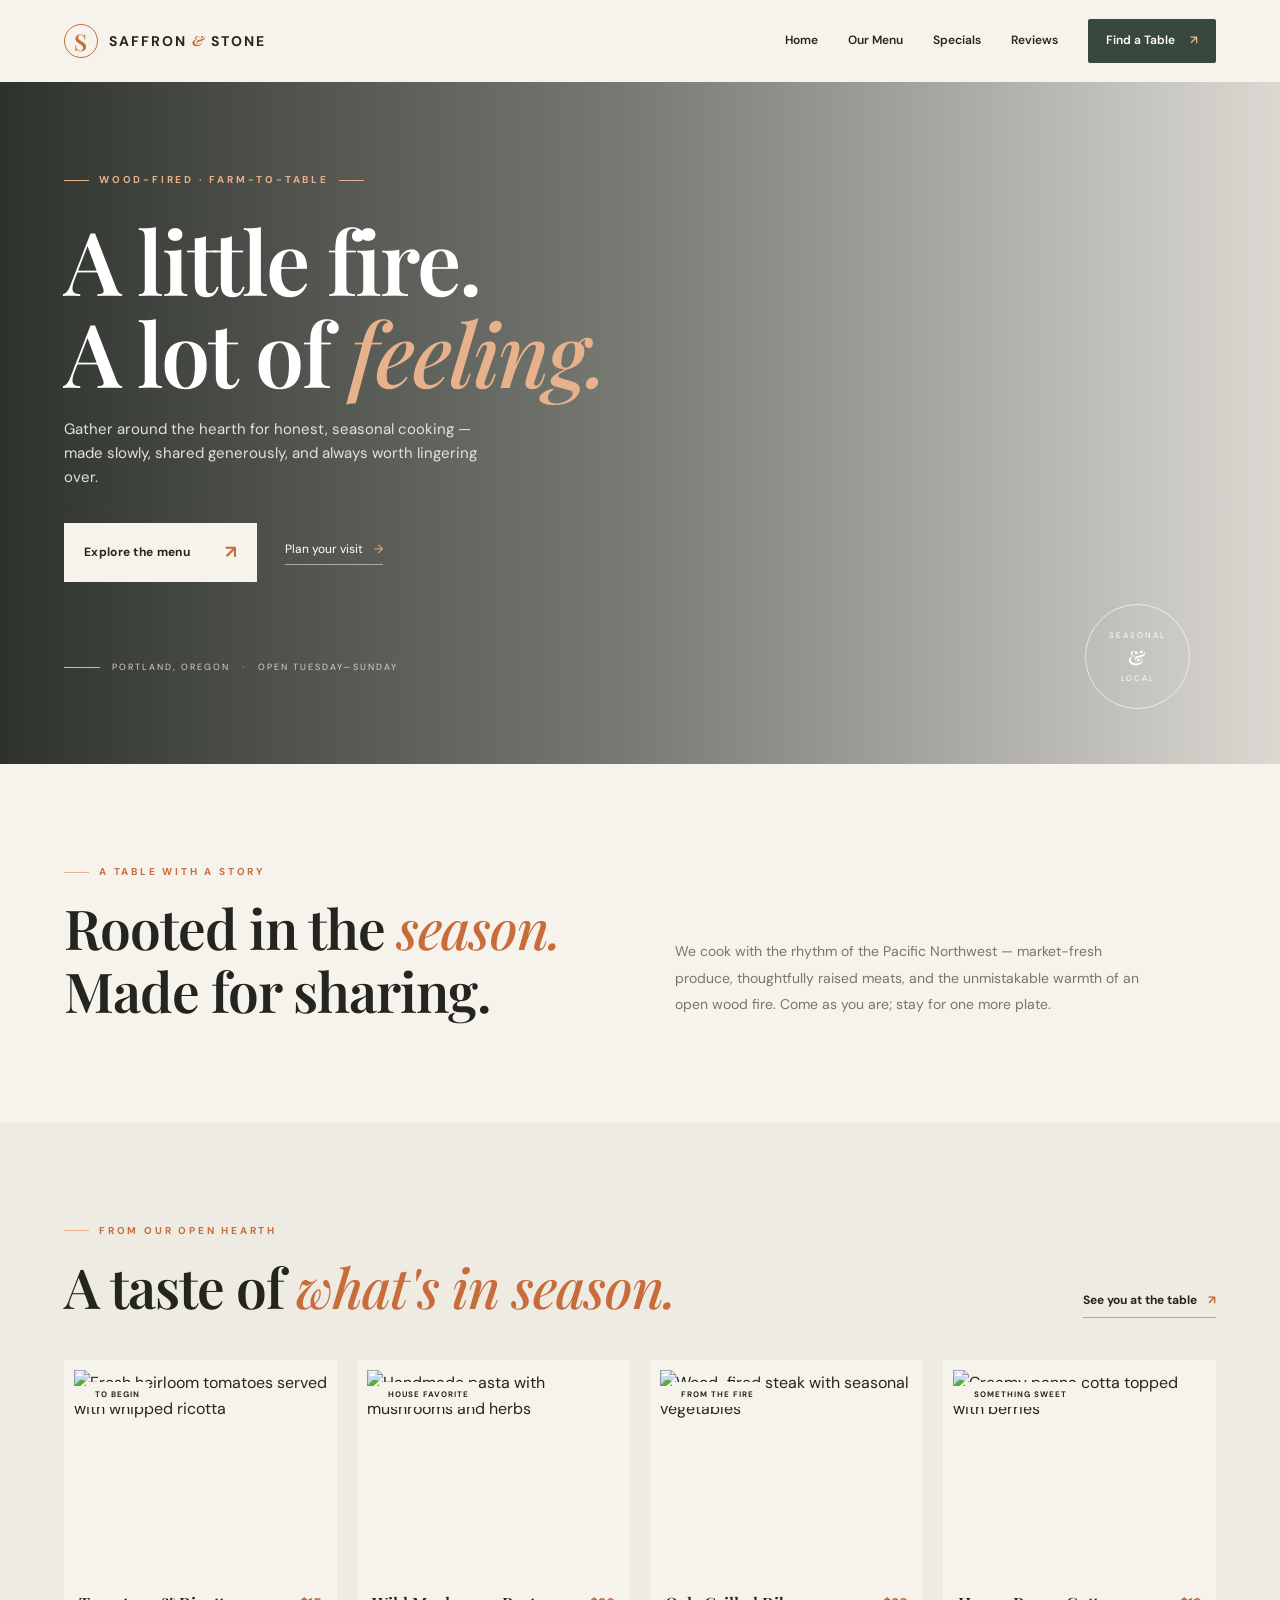
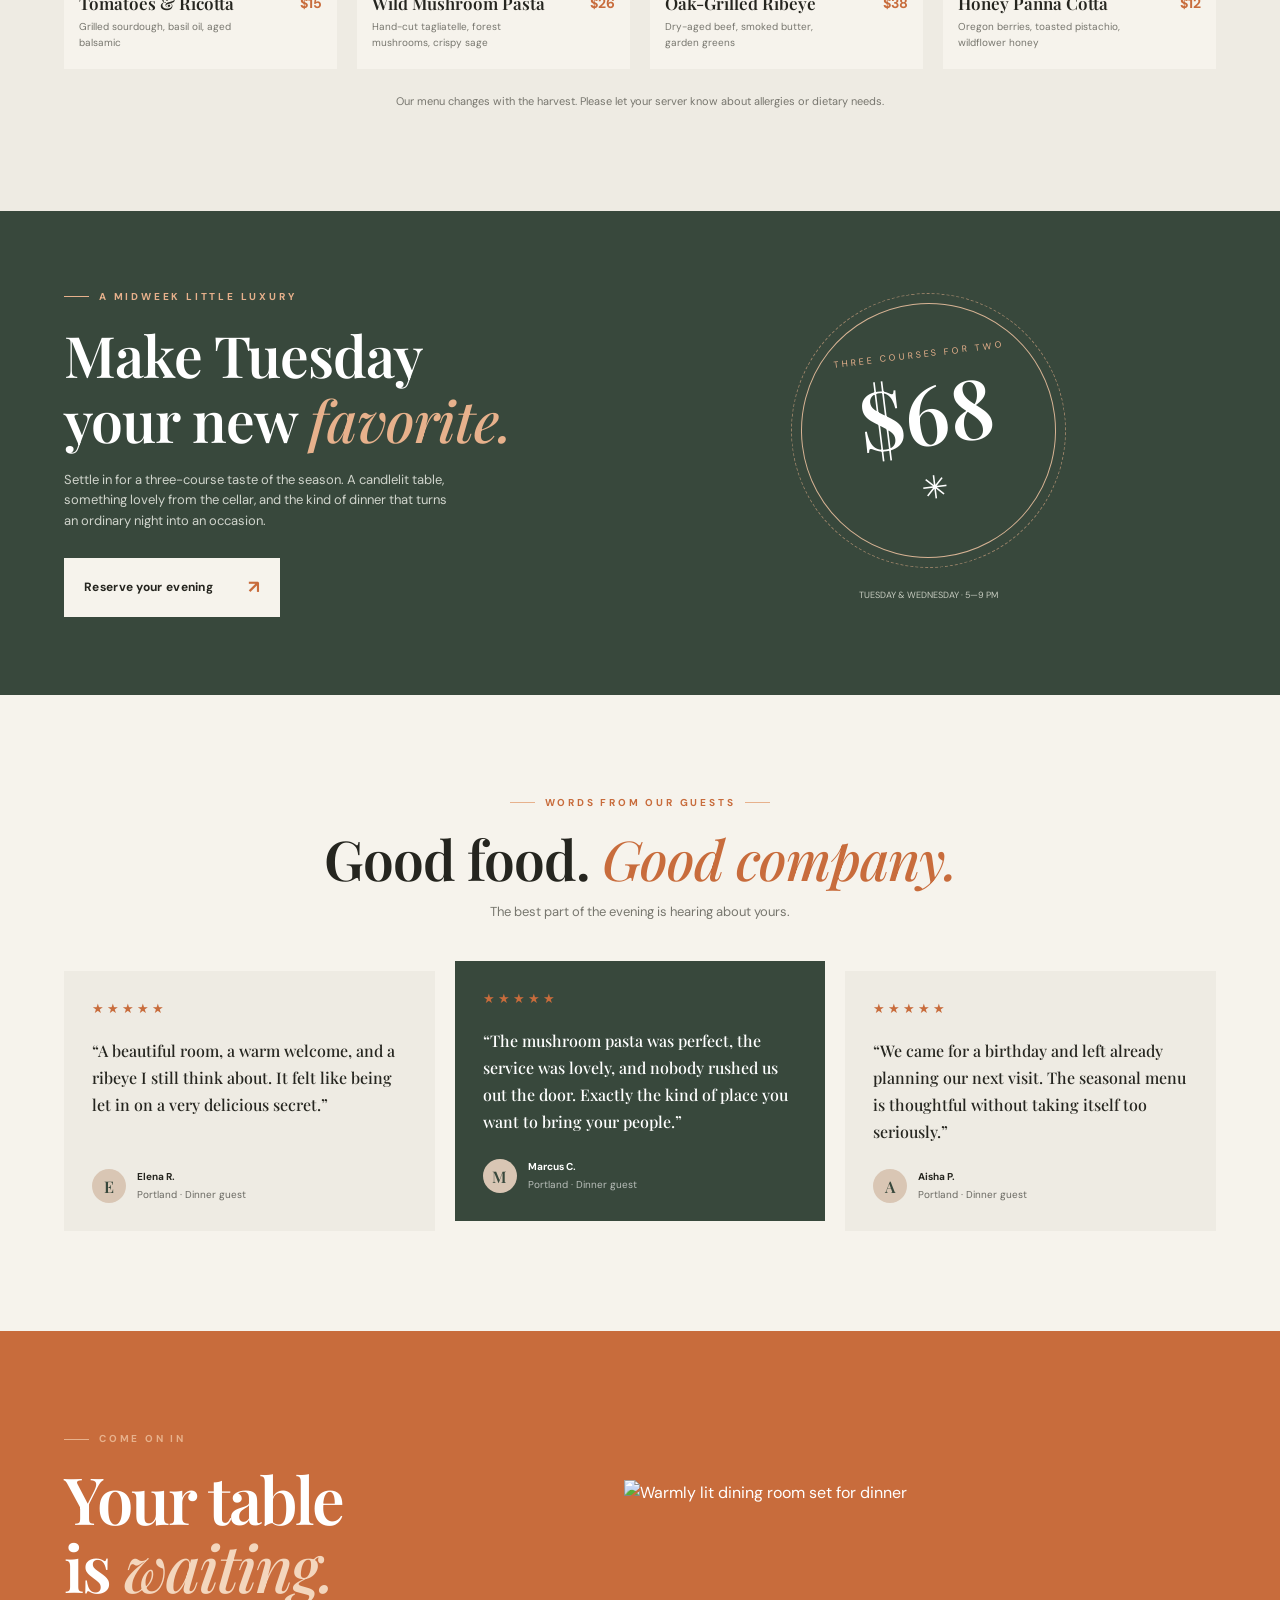
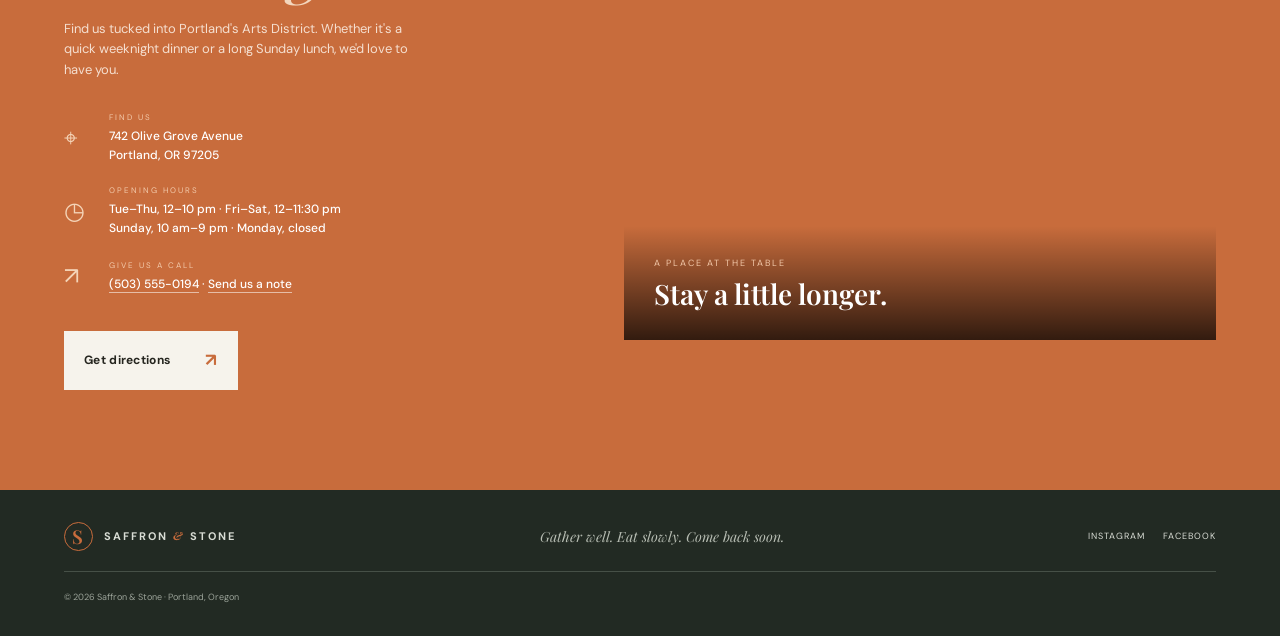
==== commit 12200895: "Build responsive restaurant landing page" ====
--- a/index.html
+++ b/index.html
@@ -1,798 +1,180 @@
 <!DOCTYPE html>
-<html lang="en" class="scroll-smooth">
+<html lang="en">
 <head>
-  <meta charset="UTF-8" />
-  <meta name="viewport" content="width=device-width, initial-scale=1.0" />
-  <title>ELITE MOTORS | The World of Automotive Excellence – Jubilee Hills, Hyderabad</title>
-  <meta name="description" content="Discover the world's most extraordinary automobiles under one roof at Elite Motors, Jubilee Hills, Hyderabad, Telangana, India. Supercars, Hypercars, Luxury Sedans, SUVs & EVs." />
-  
-  <!-- Google Fonts: Cormorant Garamond (Luxury Editorial Serif) & Plus Jakarta Sans (Clean Modern Sans) -->
-  <link rel="preconnect" href="https://fonts.googleapis.com">
-  <link rel="preconnect" href="https://fonts.gstatic.com" crossorigin>
-  <link href="https://fonts.googleapis.com/css2?family=Cormorant+Garamond:ital,wght@0,400;0,500;0,600;0,700;1,400;1,600&family=Plus+Jakarta+Sans:wght@300;400;500;600;700&display=swap" rel="stylesheet">
-  
-  <!-- Font Awesome 6 for crisp luxury automotive icons -->
-  <link rel="stylesheet" href="https://cdnjs.cloudflare.com/ajax/libs/font-awesome/6.5.1/css/all.min.css" />
-
-  <!-- External Stylesheet -->
-  <link rel="stylesheet" href="style.css" />
+    <meta charset="UTF-8">
+    <meta name="viewport" content="width=device-width, initial-scale=1.0">
+    <meta name="theme-color" content="#f6f3ec">
+    <meta name="description" content="Seasonal wood-fired cooking, local ingredients, and warm hospitality at Saffron & Stone in Portland.">
+    <title>Saffron & Stone | Seasonal Wood-Fired Dining</title>
+    <link rel="preconnect" href="https://fonts.googleapis.com">
+    <link rel="preconnect" href="https://fonts.gstatic.com" crossorigin>
+    <link href="https://fonts.googleapis.com/css2?family=DM+Sans:wght@400;500;600;700&family=Playfair+Display:ital,wght@0,500;0,600;0,700;1,500;1,600&display=swap" rel="stylesheet">
+    <link rel="stylesheet" href="style.css">
 </head>
 <body>
+    <header class="site-header">
+        <div class="container navbar">
+            <a class="brand" href="#home" aria-label="Saffron and Stone home">
+                <span class="brand-mark" aria-hidden="true">S</span>
+                <span>SAFFRON <i>&</i> STONE</span>
+            </a>
+            <input class="nav-toggle" type="checkbox" id="nav-toggle" aria-label="Toggle navigation">
+            <label class="menu-button" for="nav-toggle" aria-hidden="true"><span></span><span></span><span></span></label>
+            <nav class="nav-links" aria-label="Main navigation">
+                <a href="#home">Home</a>
+                <a href="#menu">Our Menu</a>
+                <a href="#offers">Specials</a>
+                <a href="#reviews">Reviews</a>
+                <a href="#contact" class="nav-cta">Find a Table <span aria-hidden="true">↗</span></a>
+            </nav>
+        </div>
+    </header>
 
-  <!-- PRELOADER -->
-  <div id="preloader" aria-hidden="true">
-    <div class="loader-crest">ELITE MOTORS</div>
-    <div class="loader-bar"></div>
-  </div>
+    <main>
+        <section class="hero" id="home" aria-labelledby="hero-title">
+            <div class="hero-shade"></div>
+            <div class="container hero-content">
+                <p class="eyebrow"><span></span> WOOD-FIRED · FARM-TO-TABLE <span></span></p>
+                <h1 id="hero-title">A little fire.<br>A lot of <em>feeling.</em></h1>
+                <p class="hero-copy">Gather around the hearth for honest, seasonal cooking — made slowly, shared generously, and always worth lingering over.</p>
+                <div class="hero-actions">
+                    <a class="button button-light" href="#menu">Explore the menu <span aria-hidden="true">↗</span></a>
+                    <a class="text-link" href="#contact">Plan your visit <span aria-hidden="true">→</span></a>
+                </div>
+                <p class="hero-note"><span class="note-line"></span> PORTLAND, OREGON <span>·</span> OPEN TUESDAY—SUNDAY</p>
+            </div>
+            <div class="hero-stamp" aria-label="Seasonal local ingredients"><span>SEASONAL</span><strong>&</strong><span>LOCAL</span></div>
+        </section>
 
-  <!-- TOAST CONTAINER -->
-  <div id="toast-container" aria-live="polite"></div>
+        <section class="container section-pad intro-grid" aria-labelledby="intro-title">
+            <div>
+                <p class="eyebrow dark-eyebrow"><span></span> A TABLE WITH A STORY</p>
+                <h2 id="intro-title">Rooted in the <em>season.</em><br>Made for sharing.</h2>
+            </div>
+            <p class="intro-copy">We cook with the rhythm of the Pacific Northwest — market-fresh produce, thoughtfully raised meats, and the unmistakable warmth of an open wood fire. Come as you are; stay for one more plate.</p>
+        </section>
 
-  <!-- ========================================================================
-       STICKY NAVIGATION BAR
-       ======================================================================== -->
-  <header class="navbar" id="navbar">
-    <div class="container nav-inner">
-      <a href="#home" class="brand-logo" aria-label="Elite Motors Home">
-        <div class="brand-emblem">EM</div>
-        <div class="brand-text-wrap">
-          <span class="brand-name">ELITE MOTORS</span>
-          <span class="brand-sub">The World of Automotive Excellence</span>
+        <section class="menu-section section-pad" id="menu" aria-labelledby="menu-title">
+            <div class="container">
+                <div class="section-heading">
+                    <div>
+                        <p class="eyebrow dark-eyebrow"><span></span> FROM OUR OPEN HEARTH</p>
+                        <h2 id="menu-title">A taste of <em>what's in season.</em></h2>
+                    </div>
+                    <a class="under-link" href="#contact">See you at the table <span aria-hidden="true">↗</span></a>
+                </div>
+                <div class="menu-grid">
+                    <article class="food-card">
+                        <div class="food-image">
+                            <img src="https://images.unsplash.com/photo-1572695157366-5e585ab2b69f?auto=format&amp;fit=crop&amp;w=800&amp;q=85" alt="Fresh heirloom tomatoes served with whipped ricotta">
+                            <span class="food-tag">TO BEGIN</span>
+                        </div>
+                        <div class="food-info">
+                            <div><h3>Tomatoes & Ricotta</h3><p>Grilled sourdough, basil oil, aged balsamic</p></div>
+                            <strong>$15</strong>
+                        </div>
+                    </article>
+                    <article class="food-card">
+                        <div class="food-image">
+                            <img src="https://images.unsplash.com/photo-1473093295043-cdd812d0e601?auto=format&amp;fit=crop&amp;w=800&amp;q=85" alt="Handmade pasta with mushrooms and herbs">
+                            <span class="food-tag">HOUSE FAVORITE</span>
+                        </div>
+                        <div class="food-info">
+                            <div><h3>Wild Mushroom Pasta</h3><p>Hand-cut tagliatelle, forest mushrooms, crispy sage</p></div>
+                            <strong>$26</strong>
+                        </div>
+                    </article>
+                    <article class="food-card">
+                        <div class="food-image">
+                            <img src="https://images.unsplash.com/photo-1544025162-d76694265947?auto=format&amp;fit=crop&amp;w=800&amp;q=85" alt="Wood-fired steak with seasonal vegetables">
+                            <span class="food-tag">FROM THE FIRE</span>
+                        </div>
+                        <div class="food-info">
+                            <div><h3>Oak-Grilled Ribeye</h3><p>Dry-aged beef, smoked butter, garden greens</p></div>
+                            <strong>$38</strong>
+                        </div>
+                    </article>
+                    <article class="food-card">
+                        <div class="food-image">
+                            <img src="https://images.unsplash.com/photo-1551024601-bec78aea704b?auto=format&amp;fit=crop&amp;w=800&amp;q=85" alt="Creamy panna cotta topped with berries">
+                            <span class="food-tag">SOMETHING SWEET</span>
+                        </div>
+                        <div class="food-info">
+                            <div><h3>Honey Panna Cotta</h3><p>Oregon berries, toasted pistachio, wildflower honey</p></div>
+                            <strong>$12</strong>
+                        </div>
+                    </article>
+                </div>
+                <p class="menu-note">Our menu changes with the harvest. Please let your server know about allergies or dietary needs.</p>
+            </div>
+        </section>
+
+        <section class="offer-section" id="offers" aria-labelledby="offer-title">
+            <div class="container offer-wrap">
+                <div class="offer-copy">
+                    <p class="eyebrow"><span></span> A MIDWEEK LITTLE LUXURY</p>
+                    <h2 id="offer-title">Make Tuesday<br>your new <em>favorite.</em></h2>
+                    <p>Settle in for a three-course taste of the season. A candlelit table, something lovely from the cellar, and the kind of dinner that turns an ordinary night into an occasion.</p>
+                    <a class="button button-light" href="tel:+15035550194">Reserve your evening <span aria-hidden="true">↗</span></a>
+                </div>
+                <div class="offer-art" aria-label="Three courses for two, sixty-eight dollars">
+                    <div class="offer-circle"><span>THREE COURSES FOR TWO</span><strong>$68</strong><small>✳</small></div>
+                    <p>TUESDAY & WEDNESDAY · 5—9 PM</p>
+                </div>
+            </div>
+        </section>
+
+        <section class="container section-pad" id="reviews" aria-labelledby="reviews-title">
+            <div class="center-heading">
+                <p class="eyebrow dark-eyebrow"><span></span> WORDS FROM OUR GUESTS <span></span></p>
+                <h2 id="reviews-title">Good food. <em>Good company.</em></h2>
+                <p>The best part of the evening is hearing about yours.</p>
+            </div>
+            <div class="review-grid">
+                <article class="review-card">
+                    <div class="stars" aria-label="5 out of 5 stars">★★★★★</div>
+                    <p>“A beautiful room, a warm welcome, and a ribeye I still think about. It felt like being let in on a very delicious secret.”</p>
+                    <div class="review-person"><span class="avatar" aria-hidden="true">E</span><div><strong>Elena R.</strong><small>Portland · Dinner guest</small></div></div>
+                </article>
+                <article class="review-card featured-review">
+                    <div class="stars" aria-label="5 out of 5 stars">★★★★★</div>
+                    <p>“The mushroom pasta was perfect, the service was lovely, and nobody rushed us out the door. Exactly the kind of place you want to bring your people.”</p>
+                    <div class="review-person"><span class="avatar" aria-hidden="true">M</span><div><strong>Marcus C.</strong><small>Portland · Dinner guest</small></div></div>
+                </article>
+                <article class="review-card">
+                    <div class="stars" aria-label="5 out of 5 stars">★★★★★</div>
+                    <p>“We came for a birthday and left already planning our next visit. The seasonal menu is thoughtful without taking itself too seriously.”</p>
+                    <div class="review-person"><span class="avatar" aria-hidden="true">A</span><div><strong>Aisha P.</strong><small>Portland · Dinner guest</small></div></div>
+                </article>
+            </div>
+        </section>
+
+        <section class="contact-section section-pad" id="contact" aria-labelledby="contact-title">
+            <div class="container contact-grid">
+                <div class="contact-copy">
+                    <p class="eyebrow"><span></span> COME ON IN</p>
+                    <h2 id="contact-title">Your table<br>is <em>waiting.</em></h2>
+                    <p>Find us tucked into Portland's Arts District. Whether it's a quick weeknight dinner or a long Sunday lunch, we'd love to have you.</p>
+                    <div class="contact-detail"><span class="detail-icon" aria-hidden="true">⌖</span><div><small>FIND US</small><strong>742 Olive Grove Avenue<br>Portland, OR 97205</strong></div></div>
+                    <div class="contact-detail"><span class="detail-icon" aria-hidden="true">◷</span><div><small>OPENING HOURS</small><strong>Tue–Thu, 12–10 pm · Fri–Sat, 12–11:30 pm<br>Sunday, 10 am–9 pm · Monday, closed</strong></div></div>
+                    <div class="contact-detail"><span class="detail-icon" aria-hidden="true">↗</span><div><small>GIVE US A CALL</small><strong><a href="tel:+15035550194">(503) 555-0194</a> · <a href="mailto:hello@saffronandstone.com">Send us a note</a></strong></div></div>
+                    <a class="button button-light" href="https://maps.google.com/?q=742+Olive+Grove+Avenue+Portland+OR" target="_blank" rel="noopener noreferrer">Get directions <span aria-hidden="true">↗</span></a>
+                </div>
+                <div class="contact-photo">
+                    <img src="https://images.unsplash.com/photo-1414235077428-338989a2e8c0?auto=format&amp;fit=crop&amp;w=1200&amp;q=85" alt="Warmly lit dining room set for dinner">
+                    <div class="photo-caption"><span>A PLACE AT THE TABLE</span><strong>Stay a little longer.</strong></div>
+                </div>
+            </div>
+        </section>
+    </main>
+
+    <footer class="footer">
+        <div class="container footer-inner">
+            <a class="brand footer-brand" href="#home"><span class="brand-mark" aria-hidden="true">S</span><span>SAFFRON <i>&</i> STONE</span></a>
+            <p>Gather well. Eat slowly. Come back soon.</p>
+            <div class="socials"><a href="https://www.instagram.com/" target="_blank" rel="noopener noreferrer">INSTAGRAM</a><a href="https://www.facebook.com/" target="_blank" rel="noopener noreferrer">FACEBOOK</a></div>
+            <small>© 2026 Saffron & Stone · Portland, Oregon</small>
         </div>
-      </a>
-
-      <nav aria-label="Primary Navigation">
-        <ul class="nav-links">
-          <li><a href="#home">Home</a></li>
-          <li><a href="#explore">Explore Cars</a></li>
-          <li><a href="#brands">Brands</a></li>
-          <li><a href="#compare">Compare Cars</a></li>
-          <li><a href="#collections">Special Collections</a></li>
-          <li><a href="#about">About Us</a></li>
-          <li><a href="#location">Contact</a></li>
-        </ul>
-      </nav>
-
-      <div class="nav-actions">
-        <button type="button" class="nav-icon-btn" id="nav-search-trigger" aria-label="Search Vehicles" title="Search Vehicles">
-          <i class="fa-solid fa-magnifying-glass"></i>
-        </button>
-        <button type="button" class="nav-icon-btn" id="nav-wishlist-trigger" aria-label="Saved Wishlist" title="Saved Wishlist">
-          <i class="fa-regular fa-heart"></i>
-          <span class="badge-count" id="wishlist-badge">0</span>
-        </button>
-        <a href="#test-drive" class="btn btn-gold btn-sm nav-cta-desktop">Book a Test Drive</a>
-        <button type="button" class="nav-icon-btn mobile-menu-btn" id="mobile-menu-open" aria-label="Open Navigation Menu">
-          <i class="fa-solid fa-bars"></i>
-        </button>
-      </div>
-    </div>
-  </header>
-
-  <!-- MOBILE NAVIGATION DRAWER -->
-  <aside class="mobile-drawer" id="mobile-drawer" aria-hidden="true">
-    <div>
-      <div style="display:flex; justify-content:space-between; align-items:center;">
-        <span class="brand-name">ELITE MOTORS</span>
-        <button class="nav-icon-btn" id="mobile-menu-close" aria-label="Close Navigation Menu">
-          <i class="fa-solid fa-xmark"></i>
-        </button>
-      </div>
-      <ul class="mobile-nav-list">
-        <li><a href="#home" class="mobile-nav-link">Home</a></li>
-        <li><a href="#explore" class="mobile-nav-link">Explore Cars</a></li>
-        <li><a href="#brands" class="mobile-nav-link">Brands</a></li>
-        <li><a href="#compare" class="mobile-nav-link">Compare Cars</a></li>
-        <li><a href="#collections" class="mobile-nav-link">Special Collections</a></li>
-        <li><a href="#about" class="mobile-nav-link">About Us</a></li>
-        <li><a href="#location" class="mobile-nav-link">Contact &amp; Location</a></li>
-      </ul>
-    </div>
-    <div>
-      <a href="#test-drive" class="btn btn-gold mobile-nav-link" style="width:100%;">Book a Test Drive</a>
-    </div>
-  </aside>
-
-  <!-- ========================================================================
-       HERO SECTION
-       ======================================================================== -->
-  <section class="hero" id="home">
-    <div class="hero-bg-layer" id="hero-parallax"></div>
-    <div class="hero-overlay"></div>
-    <div class="container">
-      <div class="hero-content">
-        <div class="hero-location-pill">
-          <i class="fa-solid fa-location-dot text-gold"></i>
-          <span>Flagship Gallery &bull; Jubilee Hills, Hyderabad</span>
-        </div>
-        <p class="hero-tagline">&ldquo;Where Extraordinary Meets Extraordinary.&rdquo;</p>
-        <h1 class="hero-title">DRIVE BEYOND ORDINARY.</h1>
-        <p class="hero-subtitle">
-          Discover the world&rsquo;s most extraordinary automobiles, all under one roof. From bespoke V12 hypercars to whisper-quiet flagship limousines, curated for discerning collectors in Hyderabad.
-        </p>
-        <div class="hero-cta-group">
-          <a href="#explore" class="btn btn-gold">
-            <span>Explore Collection</span>
-            <i class="fa-solid fa-arrow-right"></i>
-          </a>
-          <a href="#test-drive" class="btn btn-outline">
-            <span>Book Your Experience</span>
-          </a>
-        </div>
-      </div>
-    </div>
-    <div class="scroll-indicator" aria-hidden="true">
-      <span>Scroll</span>
-      <div class="scroll-line"></div>
-    </div>
-  </section>
-
-  <!-- ========================================================================
-       INTERNATIONAL AUTOMOBILE BRANDS
-       ======================================================================== -->
-  <section class="section-padding brands-section" id="brands">
-    <div class="container">
-      <div style="display:flex; flex-wrap:wrap; justify-content:space-between; align-items:flex-end; gap:1.5rem;">
-        <div>
-          <span class="section-eyebrow">Global Marque Portfolio</span>
-          <h2 class="section-title">International Automobile Brands</h2>
-          <p class="section-subtitle">
-            Select any iconic manufacturer from Germany, Italy, the United Kingdom, Japan, the USA, Sweden, or France to filter our curated showcase.
-          </p>
-        </div>
-        <button class="btn btn-ghost-gold" id="reset-brand-filter-btn">Show All Marquees</button>
-      </div>
-
-      <!-- Country Filter Pills -->
-      <div class="country-tabs" id="country-tabs" role="tablist" aria-label="Filter Brands by Country">
-        <button class="country-tab active" data-country="ALL">All Nations (31)</button>
-        <button class="country-tab" data-country="Germany">Germany</button>
-        <button class="country-tab" data-country="Italy">Italy</button>
-        <button class="country-tab" data-country="United Kingdom">United Kingdom</button>
-        <button class="country-tab" data-country="Japan">Japan</button>
-        <button class="country-tab" data-country="USA">USA</button>
-        <button class="country-tab" data-country="Sweden">Sweden</button>
-        <button class="country-tab" data-country="France">France</button>
-      </div>
-
-      <!-- Brands Grid -->
-      <div class="brands-grid" id="brands-grid"></div>
-    </div>
-  </section>
-
-  <!-- ========================================================================
-       EXPLORE OUR CAR COLLECTION & ADVANCED FILTER ENGINE
-       ======================================================================== -->
-  <section class="section-padding" id="explore">
-    <div class="container">
-      <span class="section-eyebrow">Curated Showcase</span>
-      <h2 class="section-title">Explore Our Car Collection</h2>
-      <p class="section-subtitle">
-        Browse representative flagships across Supercars, Hypercars, Coachbuilt Luxury Sedans, Royal SUVs, Track-Bred Sports Cars, and Next-Generation Electric Vehicles.
-      </p>
-
-      <!-- Advanced Search & Filter Panel -->
-      <div class="filter-panel" aria-label="Inventory Search and Filters">
-        <div class="filter-top-row">
-          <div class="search-input-wrap">
-            <i class="fa-solid fa-magnifying-glass"></i>
-            <input type="text" id="filter-search" class="luxury-input" placeholder="Search by brand, model, engine (e.g. V12, Revuelto, Phantom, Taycan)..." aria-label="Search cars" />
-          </div>
-          <div>
-            <select id="filter-sort" class="luxury-select" aria-label="Sort inventory">
-              <option value="featured">Sort By: Featured Showcase</option>
-              <option value="price-asc">Price: Low to High (INR)</option>
-              <option value="price-desc">Price: High to Low (INR)</option>
-              <option value="newest">Newest Model Year</option>
-              <option value="hp-desc">Horsepower: Highest First</option>
-            </select>
-          </div>
-          <button class="btn btn-outline btn-sm" id="clear-all-filters">
-            <i class="fa-solid fa-rotate-left"></i>
-            <span>Clear All Filters</span>
-          </button>
-        </div>
-
-        <div class="filter-grid">
-          <div>
-            <label class="filter-label" for="filter-brand">Brand</label>
-            <select id="filter-brand" class="luxury-select"><option value="ALL">All Brands</option></select>
-          </div>
-          <div>
-            <label class="filter-label" for="filter-country">Country</label>
-            <select id="filter-country" class="luxury-select">
-              <option value="ALL">All Countries</option>
-              <option value="Germany">Germany</option>
-              <option value="Italy">Italy</option>
-              <option value="United Kingdom">United Kingdom</option>
-              <option value="Japan">Japan</option>
-              <option value="USA">USA</option>
-              <option value="Sweden">Sweden</option>
-              <option value="France">France</option>
-            </select>
-          </div>
-          <div>
-            <label class="filter-label" for="filter-body">Body Type</label>
-            <select id="filter-body" class="luxury-select">
-              <option value="ALL">All Body Types</option>
-              <option value="Supercar & Hypercar">Supercars &amp; Hypercars</option>
-              <option value="Luxury Sedan">Luxury Sedans</option>
-              <option value="Luxury SUV">Luxury SUVs</option>
-              <option value="Sports Car">Sports Cars</option>
-              <option value="Electric Vehicle">Electric Vehicles</option>
-            </select>
-          </div>
-          <div>
-            <label class="filter-label" for="filter-fuel">Fuel / Powertrain</label>
-            <select id="filter-fuel" class="luxury-select">
-              <option value="ALL">All Powertrains</option>
-              <option value="Petrol">Petrol</option>
-              <option value="Hybrid">Plug-In Hybrid / Hybrid</option>
-              <option value="Electric">Pure Electric (EV)</option>
-              <option value="Diesel">Diesel</option>
-            </select>
-          </div>
-          <div>
-            <label class="filter-label" for="filter-price">Indicative Price (INR)</label>
-            <select id="filter-price" class="luxury-select">
-              <option value="ALL">Any Price Range</option>
-              <option value="0-2">Up to ₹2.00 Cr</option>
-              <option value="2-5">₹2.00 Cr – ₹5.00 Cr</option>
-              <option value="5-10">₹5.00 Cr – ₹10.00 Cr</option>
-              <option value="10-99">Above ₹10.00 Cr</option>
-            </select>
-          </div>
-          <div>
-            <label class="filter-label" for="filter-hp">Minimum Output</label>
-            <select id="filter-hp" class="luxury-select">
-              <option value="0">Any Horsepower</option>
-              <option value="400">400+ HP</option>
-              <option value="600">600+ HP</option>
-              <option value="800">800+ HP</option>
-              <option value="1000">1,000+ HP Hypercars</option>
-            </select>
-          </div>
-          <div>
-            <label class="filter-label" for="filter-seats">Seating Capacity</label>
-            <select id="filter-seats" class="luxury-select">
-              <option value="ALL">Any Seating</option>
-              <option value="2">2 Seater</option>
-              <option value="4">4 Seater</option>
-              <option value="5">5 Seater</option>
-              <option value="7">7 Seater</option>
-            </select>
-          </div>
-          <div>
-            <label class="filter-label" for="filter-condition">Acquisition Type</label>
-            <select id="filter-condition" class="luxury-select">
-              <option value="ALL">New &amp; Curated Pre-Owned</option>
-              <option value="Brand New">Brand New Allocation</option>
-              <option value="Certified Pre-Owned">Curated Pre-Owned</option>
-            </select>
-          </div>
-        </div>
-      </div>
-
-      <!-- Inventory Count & Pricing Transparency Notice -->
-      <div class="inventory-meta-bar">
-        <div style="font-size:0.92rem; color:var(--text-secondary);">
-          Displaying <strong class="text-gold" id="inventory-count">0</strong> extraordinary automobiles
-        </div>
-        <div class="pricing-disclaimer-note">
-          <i class="fa-solid fa-circle-info text-gold" style="margin-right:6px;"></i>
-          <strong>Transparency Note:</strong> All INR figures shown are illustrative ex-showroom / import estimates; availability reflects sample showroom catalog status pending bespoke allocation confirmation.
-        </div>
-      </div>
-
-      <!-- Dynamic Car Cards Container -->
-      <div class="cars-grid" id="cars-grid"></div>
-    </div>
-  </section>
-
-  <!-- ========================================================================
-       EXCLUSIVE CURATED COLLECTIONS
-       ======================================================================== -->
-  <section class="section-padding" id="collections" style="background: var(--bg-charcoal); border-top:1px solid var(--border-subtle);">
-    <div class="container">
-      <span class="section-eyebrow">Bespoke Curation</span>
-      <h2 class="section-title">Exclusive Collections</h2>
-      <p class="section-subtitle">
-        Six signature themes curated by our automotive specialists. Click any collection to filter the showroom showcase immediately.
-      </p>
-
-      <div class="collections-grid" id="collections-grid"></div>
-    </div>
-  </section>
-
-  <!-- ========================================================================
-       CAR COMPARISON FEATURE
-       ======================================================================== -->
-  <section class="section-padding comparison-section" id="compare">
-    <div class="container">
-      <span class="section-eyebrow">Precision Benchmarking</span>
-      <h2 class="section-title">Side-by-Side Vehicle Comparison</h2>
-      <p class="section-subtitle">
-        Select up to three automobiles to compare powertrains, acceleration, dimensions, and luxury specifications side by side. Leading metrics are highlighted in champagne gold.
-      </p>
-
-      <div class="compare-selectors">
-        <div>
-          <label class="filter-label" for="compare-slot-0">Vehicle 01</label>
-          <select id="compare-slot-0" class="luxury-select compare-select" data-slot="0"></select>
-        </div>
-        <div>
-          <label class="filter-label" for="compare-slot-1">Vehicle 02</label>
-          <select id="compare-slot-1" class="luxury-select compare-select" data-slot="1"></select>
-        </div>
-        <div>
-          <label class="filter-label" for="compare-slot-2">Vehicle 03 (Optional)</label>
-          <select id="compare-slot-2" class="luxury-select compare-select" data-slot="2"></select>
-        </div>
-      </div>
-
-      <div class="compare-table-wrapper" id="compare-table-container"></div>
-    </div>
-  </section>
-
-  <!-- ========================================================================
-       CONCIERGE SERVICES & OWNERSHIP PROGRAMS
-       ======================================================================== -->
-  <section class="section-padding" id="services">
-    <div class="container">
-      <span class="section-eyebrow">Bespoke Ownership</span>
-      <h2 class="section-title">Concierge &amp; Automotive Services</h2>
-      <p class="section-subtitle">
-        Tailored acquisition, protection, and customization services designed around every stage of luxury vehicle ownership in Hyderabad and across India.
-      </p>
-
-      <div class="services-grid">
-        <div class="service-card">
-          <div class="service-icon"><i class="fa-solid fa-crown"></i></div>
-          <h3 class="font-serif" style="font-size:1.35rem; margin-bottom:0.5rem;">Exclusive Showroom Privileges</h3>
-          <p style="font-size:0.88rem; color:var(--text-secondary);">Private after-hours gallery viewings and priority allocation consultations at our Jubilee Hills lounge.</p>
-        </div>
-        <div class="service-card">
-          <div class="service-icon"><i class="fa-solid fa-building-columns"></i></div>
-          <h3 class="font-serif" style="font-size:1.35rem; margin-bottom:0.5rem;">Premium Finance Assistance</h3>
-          <p style="font-size:0.88rem; color:var(--text-secondary);">Structured automotive financing and lease advisory tailored for high-net-worth individuals and family offices.</p>
-        </div>
-        <div class="service-card">
-          <div class="service-icon"><i class="fa-solid fa-right-left"></i></div>
-          <h3 class="font-serif" style="font-size:1.35rem; margin-bottom:0.5rem;">Exchange &amp; Upgrade Programs</h3>
-          <p style="font-size:0.88rem; color:var(--text-secondary);">Transparent valuation and seamless trade-in pathways for upgrading your current luxury or performance automobile.</p>
-        </div>
-        <div class="service-card">
-          <div class="service-icon"><i class="fa-solid fa-briefcase"></i></div>
-          <h3 class="font-serif" style="font-size:1.35rem; margin-bottom:0.5rem;">Corporate Vehicle Purchases</h3>
-          <p style="font-size:0.88rem; color:var(--text-secondary);">Dedicated executive fleet procurement, documentation management, and depreciation-optimized structuring.</p>
-        </div>
-        <div class="service-card">
-          <div class="service-icon"><i class="fa-solid fa-earth-europe"></i></div>
-          <h3 class="font-serif" style="font-size:1.35rem; margin-bottom:0.5rem;">Global Luxury Car Sourcing</h3>
-          <p style="font-size:0.88rem; color:var(--text-secondary);">Bespoke international sourcing of rare right-hand-drive builds, collector editions, and homologated imports.</p>
-        </div>
-        <div class="service-card">
-          <div class="service-icon"><i class="fa-solid fa-certificate"></i></div>
-          <h3 class="font-serif" style="font-size:1.35rem; margin-bottom:0.5rem;">Pre-Owned Luxury Assistance</h3>
-          <p style="font-size:0.88rem; color:var(--text-secondary);">Multi-point mechanical diagnostics, provenance verification, and service history validation for pre-owned cars.</p>
-        </div>
-        <div class="service-card">
-          <div class="service-icon"><i class="fa-solid fa-shield-halved"></i></div>
-          <h3 class="font-serif" style="font-size:1.35rem; margin-bottom:0.5rem;">Comprehensive Insurance Assistance</h3>
-          <p style="font-size:0.88rem; color:var(--text-secondary);">Zero-depreciation, return-to-invoice, and high-value supercar coverage advisory with dedicated claims support.</p>
-        </div>
-        <div class="service-card">
-          <div class="service-icon"><i class="fa-solid fa-palette"></i></div>
-          <h3 class="font-serif" style="font-size:1.35rem; margin-bottom:0.5rem;">Bespoke Vehicle Customization</h3>
-          <p style="font-size:0.88rem; color:var(--text-secondary);">Atelier configuration guidance for exterior paint-to-sample finishes, carbon aero packages, and custom interiors.</p>
-        </div>
-        <div class="service-card">
-          <div class="service-icon"><i class="fa-solid fa-sparkles"></i></div>
-          <h3 class="font-serif" style="font-size:1.35rem; margin-bottom:0.5rem;">Ceramic Coating &amp; Detailing</h3>
-          <p style="font-size:0.88rem; color:var(--text-secondary);">Self-healing paint protection films (PPF), multi-stage paint correction, and hydrophobic ceramic preservation.</p>
-        </div>
-        <div class="service-card">
-          <div class="service-icon"><i class="fa-solid fa-truck-ramp-box"></i></div>
-          <h3 class="font-serif" style="font-size:1.35rem; margin-bottom:0.5rem;">Enclosed Doorstep Delivery</h3>
-          <p style="font-size:0.88rem; color:var(--text-secondary);">Climate-conscious flatbed and enclosed carrier delivery directly to your residence anywhere in Telangana or India.</p>
-        </div>
-      </div>
-    </div>
-  </section>
-
-  <!-- ========================================================================
-       ABOUT ELITE MOTORS
-       ======================================================================== -->
-  <section class="section-padding" id="about" style="background: var(--bg-charcoal); border-top:1px solid var(--border-subtle);">
-    <div class="container split-layout">
-      <div>
-        <span class="section-eyebrow">Our Philosophy</span>
-        <h2 class="section-title">MORE THAN A SHOWROOM. A WORLD OF AUTOMOTIVE PASSION.</h2>
-        <p style="font-size:1.05rem; color:var(--text-secondary); margin-bottom:1.75rem; font-weight:300;">
-          At Elite Motors, we bring the world&rsquo;s finest automobiles closer to Hyderabad. From timeless luxury to breathtaking performance, explore a carefully curated collection designed for those who appreciate extraordinary engineering.
-        </p>
-
-        <div style="display:grid; grid-template-columns:1fr 1fr; gap:1.25rem; margin-top:2rem;">
-          <div style="border-left:2px solid var(--gold-primary); padding-left:1rem;">
-            <h4 class="font-serif" style="font-size:1.25rem; color:var(--gold-champagne);">Customer-First Approach</h4>
-            <p style="font-size:0.84rem; color:var(--text-secondary); margin-top:0.25rem;">Unrushed, private consultations tailored exclusively to your driving aspirations.</p>
-          </div>
-          <div style="border-left:2px solid var(--gold-primary); padding-left:1rem;">
-            <h4 class="font-serif" style="font-size:1.25rem; color:var(--gold-champagne);">Personalized Assistance</h4>
-            <p style="font-size:0.84rem; color:var(--text-secondary); margin-top:0.25rem;">Dedicated marque specialists guiding bespoke builds, specs, and delivery logistics.</p>
-          </div>
-          <div style="border-left:2px solid var(--gold-primary); padding-left:1rem;">
-            <h4 class="font-serif" style="font-size:1.25rem; color:var(--gold-champagne);">Premium Buying Experience</h4>
-            <p style="font-size:0.84rem; color:var(--text-secondary); margin-top:0.25rem;">An architectural gallery atmosphere worthy of the world&rsquo;s rarest coachbuilders.</p>
-          </div>
-          <div style="border-left:2px solid var(--gold-primary); padding-left:1rem;">
-            <h4 class="font-serif" style="font-size:1.25rem; color:var(--gold-champagne);">Transparent Information</h4>
-            <p style="font-size:0.84rem; color:var(--text-secondary); margin-top:0.25rem;">Clear technical specifications, documented provenance, and honest advisory.</p>
-          </div>
-        </div>
-      </div>
-
-      <div style="position:relative;">
-        <img
-          src="https://images.unsplash.com/photo-1618843479313-40f8afb4b4d8?auto=format&fit=crop&w=1200&q=85"
-          alt="Luxury Automotive Gallery Atmosphere"
-          loading="lazy"
-          style="border-radius:var(--radius-lg); border:1px solid var(--border-gold); box-shadow:var(--shadow-luxury); width:100%; height:470px; object-fit:cover;"
-          onerror="this.src='https://placehold.co/900x600/14161c/d4af37?text=ELITE+MOTORS+GALLERY'"
-        />
-        <div style="position:absolute; bottom:-1.25rem; left:1.5rem; right:1.5rem; background:rgba(12,13,17,0.92); backdrop-filter:blur(12px); border:1px solid var(--border-gold); padding:1.15rem 1.5rem; border-radius:var(--radius-md);">
-          <p class="font-serif" style="font-size:1.15rem; font-style:italic; color:var(--gold-champagne);">
-            &ldquo;The World&rsquo;s Finest Machines. One Extraordinary Destination.&rdquo;
-          </p>
-        </div>
-      </div>
-    </div>
-  </section>
-
-  <!-- ========================================================================
-       BOOK A TEST DRIVE & WHATSAPP CONCIERGE
-       ======================================================================== -->
-  <section class="section-padding" id="test-drive">
-    <div class="container split-layout">
-      <div>
-        <span class="section-eyebrow">Private Driving Experience</span>
-        <h2 class="section-title">Book a Test Drive</h2>
-        <p class="section-subtitle" style="margin-bottom:1.5rem;">
-          Experience the visceral acoustics, steering precision, and handcrafted cabin of your chosen automobile in Jubilee Hills, Hyderabad.
-        </p>
-        <p style="font-size:0.9rem; color:var(--text-secondary); margin-bottom:2rem;">
-          Prefer instant messaging with our concierge desk? Connect directly via WhatsApp to coordinate model availability and private viewing windows.
-        </p>
-        <a id="whatsapp-direct-btn" href="https://wa.me/919000000000?text=Hello%20Elite%20Motors%20Jubilee%20Hills%2C%20I%20would%20like%20to%20enquire%20about%20a%20private%20viewing%20and%20test%20drive." target="_blank" rel="noopener noreferrer" class="btn btn-outline">
-          <i class="fa-brands fa-whatsapp" style="color:#25D366; font-size:1.15rem;"></i>
-          <span>Enquire via WhatsApp Concierge</span>
-        </a>
-      </div>
-
-      <div class="form-card">
-        <h3 class="font-serif" style="font-size:1.75rem; margin-bottom:0.35rem;">Request Your Appointment</h3>
-        <p style="font-size:0.82rem; color:var(--text-secondary); margin-bottom:1.5rem;">
-          Complete your preferences below. Note: This form is an interactive frontend demonstration.
-        </p>
-
-        <form id="test-drive-form" novalidate>
-          <div class="form-row-2">
-            <div>
-              <label class="filter-label" for="td-name">Full Name *</label>
-              <input type="text" id="td-name" class="luxury-input" placeholder="e.g. Vikramaditya Rao" required />
-            </div>
-            <div>
-              <label class="filter-label" for="td-phone">Mobile Number *</label>
-              <input type="tel" id="td-phone" class="luxury-input" placeholder="+91 98XXX XXXXX" required />
-            </div>
-          </div>
-
-          <div class="form-group">
-            <label class="filter-label" for="td-email">Email Address *</label>
-            <input type="email" id="td-email" class="luxury-input" placeholder="name@domain.com" required />
-          </div>
-
-          <div class="form-row-2">
-            <div>
-              <label class="filter-label" for="td-brand">Preferred Car Brand *</label>
-              <select id="td-brand" class="luxury-select" required>
-                <option value="">Select Brand</option>
-              </select>
-            </div>
-            <div>
-              <label class="filter-label" for="td-model">Preferred Car Model *</label>
-              <select id="td-model" class="luxury-select" required>
-                <option value="">Select Model from Inventory</option>
-              </select>
-            </div>
-          </div>
-
-          <div class="form-row-2">
-            <div>
-              <label class="filter-label" for="td-date">Preferred Date *</label>
-              <input type="date" id="td-date" class="luxury-input" required />
-            </div>
-            <div>
-              <label class="filter-label" for="td-time">Preferred Time *</label>
-              <select id="td-time" class="luxury-select" required>
-                <option value="10:30 AM">10:30 AM (Morning Session)</option>
-                <option value="01:00 PM">01:00 PM (Afternoon Session)</option>
-                <option value="04:00 PM">04:00 PM (Golden Hour Drive)</option>
-                <option value="06:30 PM">06:30 PM (Private Lounge Preview)</option>
-              </select>
-            </div>
-          </div>
-
-          <div class="form-group">
-            <label class="filter-label" for="td-notes">Additional Requirements</label>
-            <textarea id="td-notes" rows="3" class="luxury-input" placeholder="Specify bespoke trim interests, trade-in vehicle details, or doorstep chauffeur preference..."></textarea>
-          </div>
-
-          <button type="submit" class="btn btn-gold" style="width:100%;">
-            <span>Submit Test Drive Request</span>
-            <i class="fa-solid fa-arrow-right"></i>
-          </button>
-        </form>
-
-        <div id="td-confirmation" class="demo-notice-box" style="display:none;" role="status"></div>
-      </div>
-    </div>
-  </section>
-
-  <!-- ========================================================================
-       CUSTOMER TESTIMONIALS (CLEARLY LABELED DEMO CONTENT)
-       ======================================================================== -->
-  <section class="section-padding" style="background: var(--bg-charcoal); border-top:1px solid var(--border-subtle);">
-    <div class="container">
-      <div style="display:flex; flex-wrap:wrap; justify-content:space-between; align-items:flex-end; gap:1rem;">
-        <div>
-          <span class="section-eyebrow">Client Impressions</span>
-          <h2 class="section-title">Voices of Connoisseurs</h2>
-        </div>
-        <span class="pill-badge pill-gold">Sample Demo Testimonials</span>
-      </div>
-
-      <div class="testimonials-grid">
-        <article class="testimonial-card">
-          <div class="text-gold" style="margin-bottom:0.85rem;" aria-label="5 out of 5 stars">
-            <i class="fa-solid fa-star"></i><i class="fa-solid fa-star"></i><i class="fa-solid fa-star"></i><i class="fa-solid fa-star"></i><i class="fa-solid fa-star"></i>
-          </div>
-          <p style="font-size:0.95rem; color:var(--text-primary); font-style:italic; margin-bottom:1.25rem;">
-            &ldquo;The side-by-side specification consultation and serene atmosphere in Jubilee Hills made selecting our grand tourer an effortless experience.&rdquo;
-          </p>
-          <div style="font-weight:600; font-size:0.9rem;">[Sample Client Name &mdash; Hyderabad]</div>
-          <div style="font-size:0.75rem; color:var(--gold-champagne); text-transform:uppercase; letter-spacing:0.12em;">Vehicle: Aston Martin DB12 &bull; Demo Review</div>
-        </article>
-
-        <article class="testimonial-card">
-          <div class="text-gold" style="margin-bottom:0.85rem;" aria-label="5 out of 5 stars">
-            <i class="fa-solid fa-star"></i><i class="fa-solid fa-star"></i><i class="fa-solid fa-star"></i><i class="fa-solid fa-star"></i><i class="fa-solid fa-star"></i>
-          </div>
-          <p style="font-size:0.95rem; color:var(--text-primary); font-style:italic; margin-bottom:1.25rem;">
-            &ldquo;Having flagship luxury SUVs and electric grand tourers curated under one roof allowed our family to compare every detail in a single private session.&rdquo;
-          </p>
-          <div style="font-weight:600; font-size:0.9rem;">[Sample Client Name &mdash; Banjara Hills]</div>
-          <div style="font-size:0.75rem; color:var(--gold-champagne); text-transform:uppercase; letter-spacing:0.12em;">Vehicle: Range Rover Autobiography &bull; Demo Review</div>
-        </article>
-
-        <article class="testimonial-card">
-          <div class="text-gold" style="margin-bottom:0.85rem;" aria-label="5 out of 5 stars">
-            <i class="fa-solid fa-star"></i><i class="fa-solid fa-star"></i><i class="fa-solid fa-star"></i><i class="fa-solid fa-star"></i><i class="fa-solid fa-star"></i>
-          </div>
-          <p style="font-size:0.95rem; color:var(--text-primary); font-style:italic; margin-bottom:1.25rem;">
-            &ldquo;Transparent technical documentation and bespoke ceramic protection prior to enclosed delivery exceeded every expectation.&rdquo;
-          </p>
-          <div style="font-weight:600; font-size:0.9rem;">[Sample Client Name &mdash; Jubilee Hills]</div>
-          <div style="font-size:0.75rem; color:var(--gold-champagne); text-transform:uppercase; letter-spacing:0.12em;">Vehicle: Porsche 911 GT3 RS &bull; Demo Review</div>
-        </article>
-      </div>
-    </div>
-  </section>
-
-  <!-- ========================================================================
-       NEWS & AUTOMOTIVE JOURNAL
-       ======================================================================== -->
-  <section class="section-padding" id="journal">
-    <div class="container">
-      <span class="section-eyebrow">Editorial &amp; Insights</span>
-      <h2 class="section-title">The Elite Automotive Journal</h2>
-      <p class="section-subtitle">
-        Curated perspectives on hybrid V12 engineering, electric luxury flagships, and collector car craftsmanship.
-      </p>
-
-      <div class="journal-grid" id="journal-grid"></div>
-    </div>
-  </section>
-
-  <!-- ========================================================================
-       JUBILEE HILLS SHOWROOM LOCATION
-       ======================================================================== -->
-  <section class="section-padding" id="location" style="background: var(--bg-charcoal); border-top:1px solid var(--border-subtle);">
-    <div class="container split-layout">
-      <div>
-        <span class="section-eyebrow">Flagship Destination</span>
-        <h2 class="section-title">Jubilee Hills Showroom</h2>
-        <p class="section-subtitle" style="margin-bottom:2rem;">
-          Located in the prestigious heart of Jubilee Hills, Hyderabad, Telangana, India. Private valet parking and appointment-only collector lounges available.
-        </p>
-
-        <div style="display:flex; flex-direction:column; gap:1.15rem; margin-bottom:2rem;">
-          <div style="display:flex; gap:1rem; align-items:flex-start;">
-            <i class="fa-solid fa-location-dot text-gold" style="margin-top:5px;"></i>
-            <div>
-              <div style="font-weight:600;">Showroom Vicinity</div>
-              <div style="color:var(--text-secondary); font-size:0.9rem;">Jubilee Hills, Hyderabad, Telangana, India (Exact street address configurable upon dealership onboarding)</div>
-            </div>
-          </div>
-          <div style="display:flex; gap:1rem; align-items:flex-start;">
-            <i class="fa-solid fa-clock text-gold" style="margin-top:5px;"></i>
-            <div>
-              <div style="font-weight:600;">Gallery Hours (Placeholder)</div>
-              <div style="color:var(--text-secondary); font-size:0.9rem;">Monday &ndash; Sunday: 10:00 AM &ndash; 8:30 PM IST (Private evening viewings by prior appointment)</div>
-            </div>
-          </div>
-          <div style="display:flex; gap:1rem; align-items:flex-start;">
-            <i class="fa-solid fa-phone text-gold" style="margin-top:5px;"></i>
-            <div>
-              <div style="font-weight:600;">Concierge Desk (Placeholder)</div>
-              <div style="color:var(--text-secondary); font-size:0.9rem;">+91 (040) 0000-0000 &bull; concierge@elitemotors-hyderabad.example</div>
-            </div>
-          </div>
-        </div>
-
-        <div style="display:flex; flex-wrap:wrap; gap:0.85rem;">
-          <a href="https://maps.google.com/?q=Jubilee+Hills,+Hyderabad,+Telangana,+India" target="_blank" rel="noopener noreferrer" class="btn btn-gold btn-sm">
-            <i class="fa-solid fa-diamond-turn-right"></i>
-            <span>Get Directions</span>
-          </a>
-          <a href="#test-drive" class="btn btn-outline btn-sm">
-            <span>Schedule Showroom Visit</span>
-          </a>
-          <a href="https://wa.me/919000000000?text=Hello%20Elite%20Motors%20Jubilee%20Hills%2C%20I%20would%20like%20to%20visit%20the%20showroom." target="_blank" rel="noopener noreferrer" class="btn btn-outline btn-sm">
-            <i class="fa-brands fa-whatsapp" style="color:#25D366;"></i>
-            <span>WhatsApp</span>
-          </a>
-        </div>
-      </div>
-
-      <div style="border-radius:var(--radius-lg); overflow:hidden; border:1px solid var(--border-gold); height:400px; box-shadow:var(--shadow-luxury);">
-        <iframe
-          title="Jubilee Hills Hyderabad Map"
-          src="https://www.google.com/maps?q=Jubilee+Hills,+Hyderabad,+Telangana,+India&output=embed"
-          width="100%"
-          height="100%"
-          style="border:0; filter: invert(90%) hue-rotate(180deg) contrast(92%);"
-          loading="lazy"
-          referrerpolicy="no-referrer-when-downgrade">
-        </iframe>
-      </div>
-    </div>
-  </section>
-
-  <!-- ========================================================================
-       LARGE PREMIUM FOOTER
-       ======================================================================== -->
-  <footer class="footer">
-    <div class="container">
-      <div class="footer-grid">
-        <div>
-          <div class="brand-logo" style="margin-bottom:1.15rem;">
-            <div class="brand-emblem">EM</div>
-            <div class="brand-text-wrap">
-              <span class="brand-name">ELITE MOTORS</span>
-              <span class="brand-sub">The World of Automotive Excellence</span>
-            </div>
-          </div>
-          <p style="font-size:0.88rem; color:var(--text-secondary); margin-bottom:1.35rem; max-width:340px;">
-            &ldquo;THE WORLD&rsquo;S FINEST MACHINES. ONE EXTRAORDINARY DESTINATION.&rdquo;<br />
-            Jubilee Hills, Hyderabad, Telangana, India.
-          </p>
-          <div style="display:flex; gap:0.75rem;">
-            <a href="#location" class="nav-icon-btn" aria-label="Instagram"><i class="fa-brands fa-instagram"></i></a>
-            <a href="#location" class="nav-icon-btn" aria-label="YouTube"><i class="fa-brands fa-youtube"></i></a>
-            <a href="#location" class="nav-icon-btn" aria-label="LinkedIn"><i class="fa-brands fa-linkedin-in"></i></a>
-            <a href="https://wa.me/919000000000" target="_blank" rel="noopener noreferrer" class="nav-icon-btn" aria-label="WhatsApp"><i class="fa-brands fa-whatsapp"></i></a>
-          </div>
-        </div>
-
-        <div>
-          <h4 class="font-serif" style="font-size:1.25rem; color:var(--gold-champagne); margin-bottom:1rem;">Navigation</h4>
-          <ul class="footer-links">
-            <li><a href="#home">Home</a></li>
-            <li><a href="#explore">Explore Car Collection</a></li>
-            <li><a href="#brands">International Brands</a></li>
-            <li><a href="#compare">Compare Vehicles</a></li>
-            <li><a href="#collections">Special Collections</a></li>
-            <li><a href="#services">Concierge Services</a></li>
-            <li><a href="#test-drive">Book a Test Drive</a></li>
-          </ul>
-        </div>
-
-        <div>
-          <h4 class="font-serif" style="font-size:1.25rem; color:var(--gold-champagne); margin-bottom:1rem;">Featured Marques</h4>
-          <ul class="footer-links">
-            <li><a href="#explore" data-footer-brand="Rolls-Royce">Rolls-Royce Motor Cars</a></li>
-            <li><a href="#explore" data-footer-brand="Lamborghini">Automobili Lamborghini</a></li>
-            <li><a href="#explore" data-footer-brand="Ferrari">Ferrari Maranello</a></li>
-            <li><a href="#explore" data-footer-brand="Porsche">Porsche Stuttgart</a></li>
-            <li><a href="#explore" data-footer-brand="Mercedes-Maybach">Mercedes-Maybach</a></li>
-            <li><a href="#explore" data-footer-brand="Bentley">Bentley Motors</a></li>
-            <li><a href="#explore" data-footer-brand="Bugatti">Bugatti Automobiles</a></li>
-          </ul>
-        </div>
-
-        <div>
-          <h4 class="font-serif" style="font-size:1.25rem; color:var(--gold-champagne); margin-bottom:1rem;">Private Dispatch</h4>
-          <p style="font-size:0.84rem; color:var(--text-secondary); margin-bottom:1rem;">
-            Receive curated updates on newly arrived collector builds and private previews in Hyderabad (Frontend Demo).
-          </p>
-          <form id="newsletter-form" style="display:flex; gap:0.5rem;">
-            <input type="email" id="newsletter-email" class="luxury-input" placeholder="Enter your email" required aria-label="Newsletter email" />
-            <button type="submit" class="btn btn-gold btn-sm">Join</button>
-          </form>
-        </div>
-      </div>
-
-      <div style="border-top:1px solid var(--border-subtle); padding-top:1.75rem; display:flex; flex-wrap:wrap; justify-content:space-between; gap:1rem; font-size:0.78rem; color:var(--text-muted);">
-        <div>&copy; <span id="current-year">2026</span> ELITE MOTORS &bull; Jubilee Hills, Hyderabad, India. All Rights Reserved.</div>
-        <div style="display:flex; gap:1.5rem;">
-          <a href="#privacy" class="policy-trigger" data-policy="Privacy Policy">Privacy Policy</a>
-          <a href="#terms" class="policy-trigger" data-policy="Terms & Conditions">Terms &amp; Conditions</a>
-          <span>Illustrative Pricing &amp; Catalog Demo</span>
-        </div>
-      </div>
-    </div>
-  </footer>
-
-  <!-- BACK TO TOP BUTTON -->
-  <button id="back-to-top" aria-label="Back to Top" title="Back to Top">
-    <i class="fa-solid fa-arrow-up"></i>
-  </button>
-
-  <!-- ========================================================================
-       MODAL 1: INDIVIDUAL CAR DETAIL VIEWER
-       ======================================================================== -->
-  <div class="modal-backdrop" id="car-detail-modal" role="dialog" aria-modal="true" aria-labelledby="modal-car-title">
-    <div class="modal-dialog">
-      <button class="modal-close-btn" id="close-car-modal" aria-label="Close Vehicle Details">
-        <i class="fa-solid fa-xmark"></i>
-      </button>
-      <div id="car-modal-body" style="padding: 2rem;"></div>
-    </div>
-  </div>
-
-  <!-- ========================================================================
-       MODAL 2: SAVED WISHLIST DRAWER / MODAL
-       ======================================================================== -->
-  <div class="modal-backdrop" id="wishlist-modal" role="dialog" aria-modal="true" aria-labelledby="wishlist-modal-title">
-    <div class="modal-dialog" style="max-width: 760px;">
-      <button class="modal-close-btn" id="close-wishlist-modal" aria-label="Close Wishlist">
-        <i class="fa-solid fa-xmark"></i>
-      </button>
-      <div style="padding: 2rem;">
-        <span class="section-eyebrow">Saved Collection</span>
-        <h3 id="wishlist-modal-title" class="font-serif" style="font-size:2rem; margin-bottom:1.25rem;">Your Curated Wishlist</h3>
-        <div id="wishlist-items-container"></div>
-      </div>
-    </div>
-  </div>
-
-  <!-- ========================================================================
-       MODAL 3: JOURNAL ARTICLE & POLICY READER
-       ======================================================================== -->
-  <div class="modal-backdrop" id="reader-modal" role="dialog" aria-modal="true" aria-labelledby="reader-modal-title">
-    <div class="modal-dialog" style="max-width: 780px;">
-      <button class="modal-close-btn" id="close-reader-modal" aria-label="Close Reader">
-        <i class="fa-solid fa-xmark"></i>
-      </button>
-      <div id="reader-modal-body" style="padding: 2.25rem;"></div>
-    </div>
-  </div>
-
-  <!-- ========================================================================
-       APPLICATION LOGIC (DATA, STATE, FILTERING, COMPARISON, MODALS)
-       ======================================================================== -->
-  
-  <script src="script.js"></script>
+    </footer>
 </body>
-</html>+</html>
--- a/style.css
+++ b/style.css
@@ -1,1354 +1,112 @@
-/* ==========================================================================
-   1. DESIGN SYSTEM TOKENS & RESET
-   ========================================================================== */
-:root {
-  --bg-obsidian: #070709;
-  --bg-charcoal: #0e0f13;
-  --bg-surface: #14161c;
-  --bg-surface-elevated: #1b1e26;
-  --gold-primary: #d4af37;
-  --gold-champagne: #e8cf88;
-  --gold-muted: rgba(212, 175, 55, 0.22);
-  --gold-glow: rgba(212, 175, 55, 0.12);
-  --silver-metallic: #a8aeb8;
-  --text-primary: #f7f7f5;
-  --text-secondary: #9ca3af;
-  --text-muted: #6b7280;
-  --border-subtle: rgba(255, 255, 255, 0.08);
-  --border-gold: rgba(212, 175, 55, 0.35);
-  --glass-bg: rgba(12, 13, 17, 0.78);
-  --font-serif: 'Cormorant Garamond', Georgia, serif;
-  --font-sans: 'Plus Jakarta Sans', -apple-system, BlinkMacSystemFont, sans-serif;
-  --transition-smooth: all 0.45s cubic-bezier(0.16, 1, 0.3, 1);
-  --shadow-luxury: 0 24px 60px -15px rgba(0, 0, 0, 0.85);
-  --radius-sm: 4px;
-  --radius-md: 8px;
-  --radius-lg: 14px;
-}
+*{margin:0;padding:0;box-sizing:border-box}
+:root{--ink:#25251f;--cream:#f6f3ec;--orange:#c86c3c;--green:#38483c;--muted:#77766e}
+html{scroll-behavior:smooth}
+body{font-family:"DM Sans",sans-serif;color:var(--ink);background:var(--cream);line-height:1.6}
+a{text-decoration:none;color:inherit}
+.container{width:min(1160px,90%);margin:auto}
+.site-header{height:82px;background:var(--cream);display:flex;align-items:center;position:relative;z-index:5}
+.navbar,.nav-links{display:flex;align-items:center;justify-content:space-between}
+.brand{display:flex;align-items:center;gap:11px;font-size:14px;font-weight:700;letter-spacing:2px}
+.brand i{color:var(--orange);font-family:"Playfair Display",serif}
+.brand-mark{width:34px;height:34px;border:1px solid var(--orange);color:var(--orange);display:grid;place-items:center;font:600 23px "Playfair Display",serif;border-radius:50%}
+.nav-links{gap:30px;font-size:12px;font-weight:600}
+.nav-links>a:not(.nav-cta){transition:color .2s}
+.nav-links>a:hover,.under-link:hover{color:var(--orange)}
+.nav-cta{background:var(--green);color:white;padding:12px 18px;border-radius:2px}
+.nav-cta span{margin-left:12px;color:#e9b58e}
+.nav-toggle,.menu-button{display:none}
+.hero{min-height:650px;background:url("https://images.unsplash.com/photo-1555939594-58d7cb561ad1?auto=format&fit=crop&w=2000&q=90") center/cover no-repeat;position:relative;color:white;display:flex;align-items:center}
+.hero-shade{position:absolute;inset:0;background:linear-gradient(90deg,rgba(18,23,18,.88),rgba(18,23,18,.56) 48%,rgba(18,23,18,.12))}
+.hero-content{position:relative;padding:90px 0}
+.eyebrow{font-size:10px;letter-spacing:2.8px;font-weight:700;color:#e7b18c;display:flex;align-items:center;gap:10px}
+.eyebrow span{width:25px;height:1px;background:#e7b18c}
+.hero h1,.contact-copy h2{font:600 clamp(54px,7vw,88px)/1.04 "Playfair Display",serif;margin:26px 0 20px;letter-spacing:-2px}
+h1 em,h2 em{font-weight:500;color:#e7b18c}
+.hero-copy{max-width:430px;color:#e2e1da;font-size:15px}
+.hero-actions{display:flex;align-items:center;gap:28px;margin-top:34px}
+.button{display:inline-flex;align-items:center;gap:35px;padding:15px 20px;font-size:12px;font-weight:700;letter-spacing:.3px;transition:transform .2s,background .2s}
+.button:hover{transform:translateY(-3px)}
+.button-light{background:var(--cream);color:var(--ink)}
+.button span{font-size:18px;color:var(--orange)}
+.text-link{font-size:12px;border-bottom:1px solid #aaa;padding-bottom:5px}
+.text-link span{margin-left:8px;color:#e7b18c}
+.hero-note{display:flex;align-items:center;gap:12px;margin-top:78px;font-size:9px;letter-spacing:2px;color:#d8d5ca}
+.note-line{width:36px;height:1px;background:#e7b18c}
+.hero-stamp{position:absolute;right:7%;bottom:55px;width:105px;height:105px;border:1px solid rgba(255,255,255,.65);border-radius:50%;display:flex;flex-direction:column;align-items:center;justify-content:center;font-size:8px;letter-spacing:2px;text-align:center}
+.hero-stamp strong{font:600 20px/1 "Playfair Display",serif;margin:5px}
+.section-pad{padding:100px 0}
+.intro-grid{display:grid;grid-template-columns:1fr 1fr;align-items:end;gap:70px}
+.dark-eyebrow{color:var(--orange)}
+h2{font:600 clamp(37px,4.4vw,55px)/1.15 "Playfair Display",serif;letter-spacing:-1px;margin-top:16px}
+h2 em{color:var(--orange)}
+.intro-copy{max-width:480px;color:var(--muted);font-size:14px;line-height:1.9;padding-bottom:5px}
+.menu-section{background:#eeebe3}
+.section-heading{display:flex;align-items:end;justify-content:space-between;margin-bottom:42px}
+.under-link{font-size:12px;font-weight:700;border-bottom:1px solid #aaa;padding-bottom:7px}
+.under-link span{color:var(--orange);margin-left:8px}
+.menu-grid{display:grid;grid-template-columns:repeat(4,1fr);gap:20px}
+.food-card{background:var(--cream);padding:10px 10px 18px}
+.food-image{height:205px;position:relative;overflow:hidden}
+.food-image img{width:100%;height:100%;object-fit:cover;transition:transform .4s}
+.food-card:hover img{transform:scale(1.06)}
+.food-tag{position:absolute;top:12px;left:12px;background:var(--cream);padding:6px 9px;font-size:8px;letter-spacing:1px;font-weight:700}
+.food-info{display:flex;justify-content:space-between;gap:10px;padding:17px 5px 0}
+.food-info h3{font:600 17px "Playfair Display",serif}
+.food-info p{font-size:10px;color:var(--muted);margin-top:5px;max-width:180px}
+.food-info strong{font-size:14px;color:var(--orange);white-space:nowrap}
+.offer-section{background:var(--green);color:white;padding:78px 0;overflow:hidden}
+.offer-wrap{display:grid;grid-template-columns:1fr 1fr;align-items:center}
+.offer-copy h2{font-size:57px;margin:17px 0}
+.offer-copy h2 em{color:#e7b18c}
+.offer-copy>p:not(.eyebrow){max-width:390px;color:#d0d4cc;font-size:13px;margin-bottom:26px}
+.offer-art{display:flex;flex-direction:column;align-items:center;justify-content:center}
+.offer-circle{width:255px;height:255px;border:1px solid #d7b394;border-radius:50%;display:flex;flex-direction:column;align-items:center;justify-content:center;outline:1px dashed rgba(231,177,140,.55);outline-offset:9px;transform:rotate(-7deg)}
+.offer-circle span{font-size:9px;letter-spacing:3px;color:#e7b18c}
+.offer-circle strong{font:600 82px/.95 "Playfair Display",serif;margin:12px 0}
+.offer-circle small{font-size:32px}
+.offer-art>p{font-size:9px;color:#c6cbbf;margin-top:30px}
+.center-heading{text-align:center}
+.center-heading .eyebrow{justify-content:center}
+.center-heading>p:last-child{font-size:13px;color:var(--muted);margin-top:12px}
+.review-grid{display:grid;grid-template-columns:repeat(3,1fr);gap:20px;margin-top:48px}
+.review-card{padding:28px;background:#eeebe3;min-height:235px;display:flex;flex-direction:column}
+.featured-review{background:var(--green);color:white;transform:translateY(-10px)}
+.stars{color:var(--orange);letter-spacing:3px;font-size:13px}
+.review-card>p{font:500 16px/1.7 "Playfair Display",serif;margin:17px 0 24px}
+.review-person{display:flex;align-items:center;gap:11px;margin-top:auto}
+.avatar{width:34px;height:34px;border-radius:50%;display:grid;place-items:center;background:#d9c6b4;color:var(--green);font:600 16px "Playfair Display",serif}
+.review-person strong,.review-person small{display:block;font-size:10px}
+.review-person small{opacity:.65;margin-top:2px}
+.contact-section{background:var(--orange);color:white}
+.contact-grid{display:grid;grid-template-columns:.9fr 1.1fr;gap:75px;align-items:center}
+.contact-copy h2{font-size:65px;margin:18px 0}
+.contact-copy h2 em{color:#f3d6bd}
+.contact-copy>p:not(.eyebrow){font-size:13px;color:#f5dfd0;max-width:350px;margin-bottom:30px}
+.contact-detail{display:flex;gap:15px;align-items:center;margin:19px 0}
+.detail-icon{font-size:24px;width:30px;color:#f4d4b8}
+.contact-detail small,.contact-detail strong{display:block}
+.contact-detail small{font-size:8px;letter-spacing:2px;color:#f2c9aa}
+.contact-detail strong{font-size:12px;font-weight:500;margin-top:3px}
+.contact-copy .button{margin-top:16px}
+.contact-photo{height:460px;position:relative}
+.contact-photo img{width:100%;height:100%;object-fit:cover}
+.photo-caption{position:absolute;bottom:0;left:0;right:0;padding:30px;background:linear-gradient(transparent,rgba(0,0,0,.75));display:flex;flex-direction:column}
+.photo-caption span{font-size:9px;letter-spacing:2px;color:#f1c7a8}
+.photo-caption strong{font:600 28px/1.2 "Playfair Display",serif;margin-top:7px}
+.footer{background:#222a23;color:#d9ddd5;padding:32px 0}
+.footer-inner{display:flex;align-items:center;justify-content:space-between;gap:20px;flex-wrap:wrap}
+.footer-brand{font-size:11px}
+.footer-brand .brand-mark{width:29px;height:29px;font-size:19px}
+.footer p{font:italic 14px "Playfair Display",serif;color:#b7bdb3}
+.socials{display:flex;gap:18px;font-size:9px;letter-spacing:1px}
+.socials a:hover{color:#e7b18c}
+.footer small{width:100%;border-top:1px solid #465047;padding-top:18px;color:#9ba399;font-size:9px}
+@media(max-width:900px){.nav-links{gap:16px}.menu-grid{grid-template-columns:repeat(2,1fr)}.food-image{height:240px}.contact-grid{gap:35px}.hero{min-height:590px}}
+@media(max-width:650px){.site-header{height:70px}.menu-button{display:flex;flex-direction:column;gap:5px;cursor:pointer}.menu-button span{width:23px;height:2px;background:var(--ink)}.nav-links{display:none;position:absolute;top:70px;left:0;right:0;background:var(--cream);padding:22px 5%;align-items:stretch;flex-direction:column;gap:18px;box-shadow:0 12px 20px #00000012}.nav-toggle:checked~.nav-links{display:flex}.nav-cta{text-align:center}.hero{min-height:600px;background-position:58% center}.hero-content{padding:75px 0}.hero h1{font-size:60px}.hero-stamp{width:80px;height:80px;right:6%;bottom:25px}.hero-note{margin-top:55px}.section-pad{padding:72px 0}.intro-grid,.offer-wrap,.contact-grid{grid-template-columns:1fr;gap:25px}.intro-copy{margin-top:5px}.section-heading{align-items:start;gap:20px;flex-direction:column}.menu-grid{gap:12px}.food-image{height:160px}.food-info{padding:13px 2px 0}.food-info h3{font-size:15px}.food-info p{font-size:9px}.food-info strong{font-size:12px}.food-card{padding:7px 7px 14px}.offer-section{padding:65px 0}.offer-copy h2{font-size:50px}.offer-art{padding:25px 0 10px}.review-grid{grid-template-columns:1fr;gap:13px}.featured-review{transform:none}.review-card{min-height:190px}.contact-copy h2{font-size:58px}.contact-photo{height:330px}.footer-inner{justify-content:center;text-align:center}.footer-brand,.footer p,.socials{width:100%;justify-content:center}.footer small{text-align:center}}
+@media(max-width:380px){.hero h1{font-size:52px}.hero-actions{gap:15px;flex-wrap:wrap}.food-image{height:135px}.food-info{gap:5px}.food-info h3{font-size:13px}.food-info p{font-size:8px}.food-tag{font-size:7px;padding:5px 6px}}
 
-*, *::before, *::after {
-  box-sizing: border-box;
-  margin: 0;
-  padding: 0;
-}
-
-html {
-  font-size: 16px;
-  background-color: var(--bg-obsidian);
-  color: var(--text-primary);
-  font-family: var(--font-sans);
-  overflow-x: hidden;
-  scroll-behavior: smooth;
-}
-
-body {
-  background-color: var(--bg-obsidian);
-  color: var(--text-primary);
-  line-height: 1.65;
-  overflow-x: hidden;
-  -webkit-font-smoothing: antialiased;
-}
-
-img {
-  max-width: 100%;
-  display: block;
-}
-
-a {
-  color: inherit;
-  text-decoration: none;
-}
-
-button, input, select, textarea {
-  font-family: inherit;
-  color: inherit;
-}
-
-/* Custom Scrollbar */
-::-webkit-scrollbar {
-  width: 8px;
-  height: 8px;
-}
-::-webkit-scrollbar-track {
-  background: var(--bg-obsidian);
-}
-::-webkit-scrollbar-thumb {
-  background: #2b2e38;
-  border-radius: 4px;
-}
-::-webkit-scrollbar-thumb:hover {
-  background: var(--gold-primary);
-}
-
-/* Typography Utilities */
-.font-serif {
-  font-family: var(--font-serif);
-}
-.text-gold {
-  color: var(--gold-primary);
-}
-.text-champagne {
-  color: var(--gold-champagne);
-}
-.text-silver {
-  color: var(--silver-metallic);
-}
-
-.container {
-  width: 100%;
-  max-width: 1420px;
-  margin: 0 auto;
-  padding: 0 2rem;
-}
-
-@media (max-width: 768px) {
-  .container {
-    padding: 0 1.25rem;
-  }
-}
-
-/* Section Headers */
-.section-padding {
-  padding: 6.5rem 0;
-}
-@media (max-width: 768px) {
-  .section-padding {
-    padding: 4.25rem 0;
-  }
-}
-
-.section-eyebrow {
-  display: inline-flex;
-  align-items: center;
-  gap: 0.75rem;
-  font-size: 0.75rem;
-  font-weight: 600;
-  letter-spacing: 0.28em;
-  text-transform: uppercase;
-  color: var(--gold-champagne);
-  margin-bottom: 1rem;
-}
-.section-eyebrow::before {
-  content: "";
-  width: 28px;
-  height: 1px;
-  background: var(--gold-primary);
-}
-
-.section-title {
-  font-family: var(--font-serif);
-  font-size: clamp(2.25rem, 4.2vw, 3.6rem);
-  font-weight: 500;
-  line-height: 1.12;
-  letter-spacing: -0.01em;
-  color: var(--text-primary);
-  margin-bottom: 1.15rem;
-}
-
-.section-subtitle {
-  font-size: 1.02rem;
-  color: var(--text-secondary);
-  max-width: 680px;
-  font-weight: 300;
-}
-
-/* ==========================================================================
-   2. BUTTONS & MICRO-INTERACTIONS
-   ========================================================================== */
-.btn {
-  display: inline-flex;
-  align-items: center;
-  justify-content: center;
-  gap: 0.65rem;
-  padding: 0.9rem 1.85rem;
-  font-size: 0.8rem;
-  font-weight: 600;
-  letter-spacing: 0.16em;
-  text-transform: uppercase;
-  border-radius: var(--radius-sm);
-  cursor: pointer;
-  transition: var(--transition-smooth);
-  border: 1px solid transparent;
-  position: relative;
-  overflow: hidden;
-}
-
-.btn-gold {
-  background: linear-gradient(135deg, #d4af37 0%, #b88d1e 100%);
-  color: #070709;
-  box-shadow: 0 10px 30px rgba(212, 175, 55, 0.22);
-}
-.btn-gold:hover {
-  background: linear-gradient(135deg, #e8cf88 0%, #d4af37 100%);
-  transform: translateY(-2px);
-  box-shadow: 0 14px 36px rgba(212, 175, 55, 0.35);
-}
-
-.btn-outline {
-  background: rgba(255, 255, 255, 0.03);
-  border-color: rgba(255, 255, 255, 0.25);
-  color: var(--text-primary);
-  backdrop-filter: blur(8px);
-}
-.btn-outline:hover {
-  border-color: var(--gold-primary);
-  color: var(--gold-champagne);
-  background: rgba(212, 175, 55, 0.08);
-  transform: translateY(-2px);
-}
-
-.btn-ghost-gold {
-  background: transparent;
-  border: 1px solid var(--border-gold);
-  color: var(--gold-champagne);
-  padding: 0.65rem 1.2rem;
-  font-size: 0.72rem;
-}
-.btn-ghost-gold:hover {
-  background: var(--gold-primary);
-  color: #070709;
-}
-
-.btn-sm {
-  padding: 0.6rem 1.1rem;
-  font-size: 0.72rem;
-  letter-spacing: 0.12em;
-}
-
-/* ==========================================================================
-   3. PRELOADER & TOAST NOTIFICATIONS
-   ========================================================================== */
-#preloader {
-  position: fixed;
-  inset: 0;
-  background: var(--bg-obsidian);
-  z-index: 9999;
-  display: flex;
-  flex-direction: column;
-  align-items: center;
-  justify-content: center;
-  transition: opacity 0.7s ease, visibility 0.7s ease;
-}
-#preloader.hidden {
-  opacity: 0;
-  visibility: hidden;
-}
-.loader-crest {
-  font-family: var(--font-serif);
-  font-size: 2.2rem;
-  letter-spacing: 0.35em;
-  color: var(--gold-champagne);
-  margin-bottom: 1.25rem;
-  animation: pulseGlow 2s infinite ease-in-out;
-}
-.loader-bar {
-  width: 180px;
-  height: 1px;
-  background: rgba(255, 255, 255, 0.12);
-  position: relative;
-  overflow: hidden;
-}
-.loader-bar::after {
-  content: "";
-  position: absolute;
-  left: -50%;
-  width: 50%;
-  height: 100%;
-  background: var(--gold-primary);
-  animation: slideLoader 1.2s infinite ease-in-out;
-}
-
-@keyframes pulseGlow {
-  0%, 100% { opacity: 0.75; }
-  50% { opacity: 1; text-shadow: 0 0 25px rgba(212, 175, 55, 0.45); }
-}
-@keyframes slideLoader {
-  0% { left: -50%; }
-  100% { left: 100%; }
-}
-
-/* Custom Notification Banner / Toast */
-#toast-container {
-  position: fixed;
-  bottom: 2rem;
-  right: 2rem;
-  z-index: 9500;
-  display: flex;
-  flex-direction: column;
-  gap: 0.75rem;
-  max-width: 380px;
-}
-.toast-item {
-  background: var(--bg-surface-elevated);
-  border: 1px solid var(--border-gold);
-  border-left: 3px solid var(--gold-primary);
-  color: var(--text-primary);
-  padding: 1rem 1.25rem;
-  border-radius: var(--radius-md);
-  box-shadow: var(--shadow-luxury);
-  display: flex;
-  align-items: flex-start;
-  gap: 0.85rem;
-  font-size: 0.88rem;
-  animation: toastIn 0.35s cubic-bezier(0.16, 1, 0.3, 1);
-}
-@keyframes toastIn {
-  from { opacity: 0; transform: translateY(15px); }
-  to { opacity: 1; transform: translateY(0); }
-}
-
-/* ==========================================================================
-   4. STICKY NAVIGATION BAR
-   ========================================================================== */
-.navbar {
-  position: fixed;
-  top: 0;
-  left: 0;
-  width: 100%;
-  z-index: 1000;
-  padding: 1.35rem 0;
-  transition: var(--transition-smooth);
-  border-bottom: 1px solid transparent;
-}
-
-.navbar.scrolled {
-  background: rgba(7, 7, 9, 0.94);
-  backdrop-filter: blur(18px);
-  -webkit-backdrop-filter: blur(18px);
-  padding: 0.95rem 0;
-  border-bottom: 1px solid var(--border-subtle);
-  box-shadow: 0 12px 40px rgba(0, 0, 0, 0.65);
-}
-
-.nav-inner {
-  display: flex;
-  align-items: center;
-  justify-content: space-between;
-  gap: 1.5rem;
-}
-
-.brand-logo {
-  display: flex;
-  align-items: center;
-  gap: 0.85rem;
-}
-.brand-emblem {
-  width: 40px;
-  height: 40px;
-  border: 1px solid var(--gold-primary);
-  display: flex;
-  align-items: center;
-  justify-content: center;
-  font-family: var(--font-serif);
-  font-size: 1.35rem;
-  font-weight: 600;
-  color: var(--gold-champagne);
-  letter-spacing: 0.05em;
-  background: rgba(212, 175, 55, 0.06);
-  border-radius: 3px;
-}
-.brand-text-wrap {
-  display: flex;
-  flex-direction: column;
-}
-.brand-name {
-  font-family: var(--font-serif);
-  font-size: 1.45rem;
-  font-weight: 600;
-  letter-spacing: 0.22em;
-  line-height: 1;
-  color: var(--text-primary);
-}
-.brand-sub {
-  font-size: 0.6rem;
-  letter-spacing: 0.28em;
-  text-transform: uppercase;
-  color: var(--gold-champagne);
-  margin-top: 4px;
-}
-
-.nav-links {
-  display: flex;
-  align-items: center;
-  gap: 1.65rem;
-  list-style: none;
-}
-.nav-links a {
-  font-size: 0.78rem;
-  font-weight: 500;
-  letter-spacing: 0.11em;
-  text-transform: uppercase;
-  color: rgba(247, 247, 245, 0.85);
-  transition: color 0.3s ease;
-  position: relative;
-  padding: 0.35rem 0;
-}
-.nav-links a::after {
-  content: "";
-  position: absolute;
-  bottom: 0;
-  left: 0;
-  width: 0%;
-  height: 1px;
-  background: var(--gold-primary);
-  transition: width 0.3s ease;
-}
-.nav-links a:hover {
-  color: var(--gold-champagne);
-}
-.nav-links a:hover::after {
-  width: 100%;
-}
-
-.nav-actions {
-  display: flex;
-  align-items: center;
-  gap: 0.85rem;
-}
-
-.nav-icon-btn {
-  width: 40px;
-  height: 40px;
-  border-radius: 50%;
-  border: 1px solid var(--border-subtle);
-  background: rgba(255, 255, 255, 0.03);
-  display: flex;
-  align-items: center;
-  justify-content: center;
-  cursor: pointer;
-  position: relative;
-  transition: var(--transition-smooth);
-  color: var(--text-primary);
-}
-.nav-icon-btn:hover {
-  border-color: var(--gold-primary);
-  color: var(--gold-champagne);
-  background: rgba(212, 175, 55, 0.08);
-}
-
-.badge-count {
-  position: absolute;
-  top: -4px;
-  right: -4px;
-  min-width: 18px;
-  height: 18px;
-  padding: 0 4px;
-  border-radius: 999px;
-  background: var(--gold-primary);
-  color: #070709;
-  font-size: 0.65rem;
-  font-weight: 700;
-  display: flex;
-  align-items: center;
-  justify-content: center;
-}
-
-.mobile-menu-btn {
-  display: none;
-}
-
-@media (max-width: 1220px) {
-  .nav-links {
-    display: none;
-  }
-  .mobile-menu-btn {
-    display: flex;
-  }
-  .nav-cta-desktop {
-    display: none;
-  }
-}
-
-/* Mobile Drawer */
-.mobile-drawer {
-  position: fixed;
-  inset: 0;
-  background: rgba(7, 7, 9, 0.98);
-  backdrop-filter: blur(20px);
-  z-index: 1100;
-  padding: 2rem;
-  display: flex;
-  flex-direction: column;
-  justify-content: space-between;
-  transform: translateX(100%);
-  transition: transform 0.45s cubic-bezier(0.16, 1, 0.3, 1);
-}
-.mobile-drawer.open {
-  transform: translateX(0);
-}
-.mobile-nav-list {
-  list-style: none;
-  display: flex;
-  flex-direction: column;
-  gap: 1.25rem;
-  margin-top: 2rem;
-}
-.mobile-nav-list a {
-  font-family: var(--font-serif);
-  font-size: 1.85rem;
-  color: var(--text-primary);
-  transition: color 0.3s;
-}
-.mobile-nav-list a:hover {
-  color: var(--gold-champagne);
-}
-
-/* ==========================================================================
-   5. CINEMATIC HERO SECTION
-   ========================================================================== */
-.hero {
-  position: relative;
-  min-height: 100vh;
-  width: 100%;
-  display: flex;
-  align-items: center;
-  overflow: hidden;
-  padding-top: 6rem;
-}
-
-.hero-bg-layer {
-  position: absolute;
-  inset: -5%;
-  background-image: url('https://images.unsplash.com/photo-1544636331-e26879cd4d9b?auto=format&fit=crop&w=2000&q=85');
-  background-size: cover;
-  background-position: center 45%;
-  filter: brightness(0.58) contrast(1.08);
-  transform: scale(1.04);
-  transition: transform 0.2s ease-out;
-  z-index: 0;
-}
-
-.hero-overlay {
-  position: absolute;
-  inset: 0;
-  background:
-    radial-gradient(circle at 72% 45%, rgba(212, 175, 55, 0.12) 0%, transparent 52%),
-    linear-gradient(90deg, rgba(7, 7, 9, 0.94) 0%, rgba(7, 7, 9, 0.68) 52%, rgba(7, 7, 9, 0.35) 100%),
-    linear-gradient(180deg, rgba(7, 7, 9, 0.7) 0%, transparent 30%, rgba(7, 7, 9, 1) 100%);
-  z-index: 1;
-}
-
-.hero-content {
-  position: relative;
-  z-index: 2;
-  max-width: 820px;
-  animation: heroFadeUp 1.1s cubic-bezier(0.16, 1, 0.3, 1) forwards;
-}
-
-@keyframes heroFadeUp {
-  from { opacity: 0; transform: translateY(28px); }
-  to { opacity: 1; transform: translateY(0); }
-}
-
-.hero-location-pill {
-  display: inline-flex;
-  align-items: center;
-  gap: 0.65rem;
-  padding: 0.45rem 1.05rem;
-  border-radius: 999px;
-  background: rgba(255, 255, 255, 0.05);
-  border: 1px solid var(--border-gold);
-  backdrop-filter: blur(10px);
-  font-size: 0.72rem;
-  letter-spacing: 0.22em;
-  text-transform: uppercase;
-  color: var(--gold-champagne);
-  margin-bottom: 1.75rem;
-}
-
-.hero-title {
-  font-family: var(--font-serif);
-  font-size: clamp(3rem, 6.8vw, 5.75rem);
-  font-weight: 500;
-  line-height: 1.02;
-  letter-spacing: -0.015em;
-  color: var(--text-primary);
-  margin-bottom: 1.35rem;
-}
-
-.hero-tagline {
-  font-family: var(--font-serif);
-  font-style: italic;
-  font-size: clamp(1.2rem, 2vw, 1.55rem);
-  color: var(--gold-champagne);
-  margin-bottom: 1rem;
-}
-
-.hero-subtitle {
-  font-size: clamp(1rem, 1.3vw, 1.15rem);
-  color: rgba(247, 247, 245, 0.8);
-  font-weight: 300;
-  max-width: 600px;
-  margin-bottom: 2.5rem;
-}
-
-.hero-cta-group {
-  display: flex;
-  flex-wrap: wrap;
-  gap: 1.15rem;
-  align-items: center;
-}
-
-.scroll-indicator {
-  position: absolute;
-  bottom: 2.25rem;
-  left: 50%;
-  transform: translateX(-50%);
-  z-index: 2;
-  display: flex;
-  flex-direction: column;
-  align-items: center;
-  gap: 0.5rem;
-  font-size: 0.65rem;
-  letter-spacing: 0.28em;
-  text-transform: uppercase;
-  color: var(--silver-metallic);
-}
-.scroll-line {
-  width: 1px;
-  height: 42px;
-  background: linear-gradient(180deg, var(--gold-primary), transparent);
-  animation: scrollPulse 2s infinite ease-in-out;
-}
-@keyframes scrollPulse {
-  0%, 100% { transform: scaleY(0.6); opacity: 0.4; }
-  50% { transform: scaleY(1); opacity: 1; }
-}
-
-/* ==========================================================================
-   6. INTERNATIONAL BRANDS DISCOVERY
-   ========================================================================== */
-.brands-section {
-  background: var(--bg-charcoal);
-  border-top: 1px solid var(--border-subtle);
-  border-bottom: 1px solid var(--border-subtle);
-}
-
-.country-tabs {
-  display: flex;
-  flex-wrap: wrap;
-  gap: 0.65rem;
-  margin: 2.25rem 0 2rem;
-}
-
-.country-tab {
-  padding: 0.55rem 1.2rem;
-  border-radius: 999px;
-  border: 1px solid var(--border-subtle);
-  background: var(--bg-surface);
-  font-size: 0.76rem;
-  font-weight: 500;
-  letter-spacing: 0.12em;
-  text-transform: uppercase;
-  color: var(--text-secondary);
-  cursor: pointer;
-  transition: var(--transition-smooth);
-}
-.country-tab:hover, .country-tab.active {
-  border-color: var(--gold-primary);
-  background: rgba(212, 175, 55, 0.12);
-  color: var(--gold-champagne);
-}
-
-.brands-grid {
-  display: grid;
-  grid-template-columns: repeat(auto-fill, minmax(195px, 1fr));
-  gap: 1rem;
-}
-
-.brand-card {
-  background: var(--bg-surface);
-  border: 1px solid var(--border-subtle);
-  border-radius: var(--radius-md);
-  padding: 1.45rem 1.25rem;
-  display: flex;
-  flex-direction: column;
-  align-items: center;
-  justify-content: center;
-  text-align: center;
-  cursor: pointer;
-  transition: var(--transition-smooth);
-  position: relative;
-}
-
-.brand-card:hover, .brand-card.active {
-  border-color: var(--gold-primary);
-  background: linear-gradient(180deg, rgba(212, 175, 55, 0.09) 0%, var(--bg-surface-elevated) 100%);
-  transform: translateY(-4px);
-  box-shadow: 0 14px 30px rgba(0, 0, 0, 0.5);
-}
-
-.brand-card-monogram {
-  width: 44px;
-  height: 44px;
-  border-radius: 50%;
-  border: 1px solid rgba(212, 175, 55, 0.3);
-  display: flex;
-  align-items: center;
-  justify-content: center;
-  font-family: var(--font-serif);
-  font-size: 1.15rem;
-  font-weight: 600;
-  color: var(--gold-champagne);
-  margin-bottom: 0.75rem;
-  background: rgba(255, 255, 255, 0.02);
-}
-
-.brand-card-name {
-  font-family: var(--font-serif);
-  font-size: 1.22rem;
-  font-weight: 600;
-  letter-spacing: 0.06em;
-  color: var(--text-primary);
-}
-
-.brand-card-country {
-  font-size: 0.68rem;
-  letter-spacing: 0.18em;
-  text-transform: uppercase;
-  color: var(--text-muted);
-  margin-top: 0.3rem;
-}
-
-/* ==========================================================================
-   7. ADVANCED FILTER BAR & CAR INVENTORY GRID
-   ========================================================================== */
-.filter-panel {
-  background: var(--bg-surface);
-  border: 1px solid var(--border-subtle);
-  border-radius: var(--radius-lg);
-  padding: 1.75rem;
-  margin: 2.5rem 0;
-  box-shadow: var(--shadow-luxury);
-}
-
-.filter-top-row {
-  display: grid;
-  grid-template-columns: 2fr 1fr auto;
-  gap: 1rem;
-  margin-bottom: 1.25rem;
-}
-@media (max-width: 900px) {
-  .filter-top-row {
-    grid-template-columns: 1fr;
-  }
-}
-
-.search-input-wrap {
-  position: relative;
-  display: flex;
-  align-items: center;
-}
-.search-input-wrap i {
-  position: absolute;
-  left: 1.1rem;
-  color: var(--gold-primary);
-}
-.luxury-input, .luxury-select {
-  width: 100%;
-  background: var(--bg-obsidian);
-  border: 1px solid var(--border-subtle);
-  border-radius: var(--radius-sm);
-  padding: 0.8rem 1rem;
-  font-size: 0.88rem;
-  color: var(--text-primary);
-  transition: border-color 0.3s ease;
-}
-.search-input-wrap .luxury-input {
-  padding-left: 2.8rem;
-}
-.luxury-input:focus, .luxury-select:focus {
-  outline: none;
-  border-color: var(--gold-primary);
-}
-
-.filter-grid {
-  display: grid;
-  grid-template-columns: repeat(auto-fit, minmax(175px, 1fr));
-  gap: 0.85rem;
-}
-
-.filter-label {
-  display: block;
-  font-size: 0.68rem;
-  letter-spacing: 0.14em;
-  text-transform: uppercase;
-  color: var(--silver-metallic);
-  margin-bottom: 0.35rem;
-}
-
-.inventory-meta-bar {
-  display: flex;
-  flex-wrap: wrap;
-  align-items: center;
-  justify-content: space-between;
-  gap: 1rem;
-  margin-bottom: 1.75rem;
-  padding-bottom: 1rem;
-  border-bottom: 1px solid var(--border-subtle);
-}
-
-.pricing-disclaimer-note {
-  font-size: 0.78rem;
-  color: var(--text-secondary);
-  background: rgba(212, 175, 55, 0.06);
-  border: 1px solid rgba(212, 175, 55, 0.2);
-  padding: 0.55rem 1rem;
-  border-radius: var(--radius-sm);
-}
-
-.cars-grid {
-  display: grid;
-  grid-template-columns: repeat(auto-fill, minmax(365px, 1fr));
-  gap: 1.85rem;
-}
-@media (max-width: 440px) {
-  .cars-grid {
-    grid-template-columns: 1fr;
-  }
-}
-
-.car-card {
-  background: var(--bg-surface);
-  border: 1px solid var(--border-subtle);
-  border-radius: var(--radius-lg);
-  overflow: hidden;
-  display: flex;
-  flex-direction: column;
-  transition: var(--transition-smooth);
-  position: relative;
-}
-.car-card:hover {
-  transform: translateY(-6px);
-  border-color: var(--border-gold);
-  box-shadow: 0 24px 50px rgba(0, 0, 0, 0.75);
-}
-
-.car-card-media {
-  position: relative;
-  height: 235px;
-  overflow: hidden;
-  background: #0b0c0f;
-}
-.car-card-media img {
-  width: 100%;
-  height: 100%;
-  object-fit: cover;
-  transition: transform 0.75s cubic-bezier(0.16, 1, 0.3, 1);
-}
-.car-card:hover .car-card-media img {
-  transform: scale(1.06);
-}
-
-.car-card-badges {
-  position: absolute;
-  top: 0.9rem;
-  left: 0.9rem;
-  right: 0.9rem;
-  display: flex;
-  justify-content: space-between;
-  align-items: flex-start;
-  pointer-events: none;
-}
-
-.pill-badge {
-  padding: 0.32rem 0.75rem;
-  border-radius: 999px;
-  font-size: 0.66rem;
-  font-weight: 600;
-  letter-spacing: 0.12em;
-  text-transform: uppercase;
-  backdrop-filter: blur(10px);
-}
-.pill-dark {
-  background: rgba(7, 7, 9, 0.78);
-  border: 1px solid rgba(255, 255, 255, 0.14);
-  color: var(--text-primary);
-}
-.pill-gold {
-  background: rgba(212, 175, 55, 0.18);
-  border: 1px solid var(--gold-primary);
-  color: var(--gold-champagne);
-}
-
-.card-floating-actions {
-  position: absolute;
-  bottom: 0.85rem;
-  right: 0.85rem;
-  display: flex;
-  gap: 0.5rem;
-  z-index: 2;
-}
-
-.icon-action-circle {
-  width: 36px;
-  height: 36px;
-  border-radius: 50%;
-  background: rgba(7, 7, 9, 0.82);
-  border: 1px solid rgba(255, 255, 255, 0.18);
-  color: var(--text-primary);
-  display: flex;
-  align-items: center;
-  justify-content: center;
-  cursor: pointer;
-  transition: var(--transition-smooth);
-  backdrop-filter: blur(8px);
-}
-.icon-action-circle:hover, .icon-action-circle.active {
-  background: var(--gold-primary);
-  border-color: var(--gold-primary);
-  color: #070709;
-}
-
-.car-card-body {
-  padding: 1.5rem;
-  display: flex;
-  flex-direction: column;
-  flex: 1;
-}
-
-.car-card-meta-top {
-  display: flex;
-  justify-content: space-between;
-  align-items: center;
-  font-size: 0.72rem;
-  letter-spacing: 0.16em;
-  text-transform: uppercase;
-  color: var(--gold-champagne);
-  margin-bottom: 0.35rem;
-}
-
-.car-card-title {
-  font-family: var(--font-serif);
-  font-size: 1.65rem;
-  font-weight: 600;
-  line-height: 1.2;
-  color: var(--text-primary);
-  margin-bottom: 0.85rem;
-}
-
-.car-specs-mini {
-  display: grid;
-  grid-template-columns: repeat(2, 1fr);
-  gap: 0.65rem 0.9rem;
-  padding: 0.95rem 0;
-  border-top: 1px solid var(--border-subtle);
-  border-bottom: 1px solid var(--border-subtle);
-  margin-bottom: 1.15rem;
-  font-size: 0.8rem;
-  color: var(--text-secondary);
-}
-.spec-mini-item {
-  display: flex;
-  align-items: center;
-  gap: 0.5rem;
-}
-.spec-mini-item i {
-  color: var(--gold-primary);
-  width: 14px;
-  text-align: center;
-  font-size: 0.78rem;
-}
-
-.car-card-price-row {
-  display: flex;
-  justify-content: space-between;
-  align-items: flex-end;
-  margin-bottom: 1.25rem;
-  margin-top: auto;
-}
-.price-label {
-  font-size: 0.68rem;
-  text-transform: uppercase;
-  letter-spacing: 0.12em;
-  color: var(--text-muted);
-}
-.price-value {
-  font-family: var(--font-serif);
-  font-size: 1.5rem;
-  font-weight: 600;
-  color: var(--gold-champagne);
-}
-
-.car-card-footer {
-  display: grid;
-  grid-template-columns: 1fr auto;
-  gap: 0.65rem;
-}
-
-/* ==========================================================================
-   8. EXCLUSIVE CURATED COLLECTIONS
-   ========================================================================== */
-.collections-grid {
-  display: grid;
-  grid-template-columns: repeat(auto-fit, minmax(380px, 1fr));
-  gap: 1.75rem;
-  margin-top: 2.75rem;
-}
-@media (max-width: 440px) {
-  .collections-grid {
-    grid-template-columns: 1fr;
-  }
-}
-
-.collection-banner-card {
-  position: relative;
-  height: 360px;
-  border-radius: var(--radius-lg);
-  overflow: hidden;
-  border: 1px solid var(--border-subtle);
-  display: flex;
-  flex-direction: column;
-  justify-content: flex-end;
-  padding: 2rem;
-  cursor: pointer;
-  transition: var(--transition-smooth);
-}
-.collection-banner-card:hover {
-  border-color: var(--gold-primary);
-  transform: translateY(-5px);
-}
-.collection-banner-card img {
-  position: absolute;
-  inset: 0;
-  width: 100%;
-  height: 100%;
-  object-fit: cover;
-  filter: brightness(0.55);
-  transition: transform 0.8s ease;
-  z-index: 0;
-}
-.collection-banner-card:hover img {
-  transform: scale(1.07);
-}
-.collection-banner-card::after {
-  content: "";
-  position: absolute;
-  inset: 0;
-  background: linear-gradient(180deg, transparent 20%, rgba(7, 7, 9, 0.94) 100%);
-  z-index: 1;
-}
-.collection-card-content {
-  position: relative;
-  z-index: 2;
-}
-
-/* ==========================================================================
-   9. SIDE-BY-SIDE CAR COMPARISON SUITE
-   ========================================================================== */
-.comparison-section {
-  background: var(--bg-charcoal);
-  border-top: 1px solid var(--border-subtle);
-  border-bottom: 1px solid var(--border-subtle);
-}
-
-.compare-selectors {
-  display: grid;
-  grid-template-columns: repeat(3, 1fr);
-  gap: 1.25rem;
-  margin: 2rem 0;
-}
-@media (max-width: 850px) {
-  .compare-selectors {
-    grid-template-columns: 1fr;
-  }
-}
-
-.compare-table-wrapper {
-  overflow-x: auto;
-  background: var(--bg-surface);
-  border: 1px solid var(--border-subtle);
-  border-radius: var(--radius-lg);
-}
-
-.compare-table {
-  width: 100%;
-  border-collapse: collapse;
-  min-width: 760px;
-}
-.compare-table th, .compare-table td {
-  padding: 1.15rem 1.35rem;
-  text-align: left;
-  border-bottom: 1px solid var(--border-subtle);
-  vertical-align: middle;
-}
-.compare-table th {
-  width: 22%;
-  font-size: 0.76rem;
-  letter-spacing: 0.14em;
-  text-transform: uppercase;
-  color: var(--silver-metallic);
-  background: rgba(255, 255, 255, 0.015);
-}
-.compare-table td {
-  width: 26%;
-  font-size: 0.92rem;
-}
-.best-spec-highlight {
-  color: var(--gold-champagne);
-  font-weight: 600;
-  background: rgba(212, 175, 55, 0.08);
-  border-left: 2px solid var(--gold-primary);
-}
-
-/* ==========================================================================
-   10. CONCIERGE SERVICES, ABOUT, TEST DRIVE, LOCATION, JOURNAL & FOOTER
-   ========================================================================== */
-.services-grid {
-  display: grid;
-  grid-template-columns: repeat(auto-fill, minmax(270px, 1fr));
-  gap: 1.35rem;
-  margin-top: 2.75rem;
-}
-.service-card {
-  background: var(--bg-surface);
-  border: 1px solid var(--border-subtle);
-  border-radius: var(--radius-md);
-  padding: 1.85rem;
-  transition: var(--transition-smooth);
-}
-.service-card:hover {
-  border-color: var(--border-gold);
-  transform: translateY(-4px);
-}
-.service-icon {
-  width: 46px;
-  height: 46px;
-  border-radius: var(--radius-sm);
-  background: rgba(212, 175, 55, 0.1);
-  border: 1px solid var(--border-gold);
-  display: flex;
-  align-items: center;
-  justify-content: center;
-  color: var(--gold-champagne);
-  font-size: 1.15rem;
-  margin-bottom: 1.25rem;
-}
-
-.split-layout {
-  display: grid;
-  grid-template-columns: 1.05fr 0.95fr;
-  gap: 3.5rem;
-  align-items: center;
-}
-@media (max-width: 980px) {
-  .split-layout {
-    grid-template-columns: 1fr;
-    gap: 2.25rem;
-  }
-}
-
-.form-card {
-  background: var(--bg-surface);
-  border: 1px solid var(--border-gold);
-  border-radius: var(--radius-lg);
-  padding: 2.5rem;
-  box-shadow: var(--shadow-luxury);
-}
-@media (max-width: 600px) {
-  .form-card {
-    padding: 1.5rem;
-  }
-}
-
-.form-row-2 {
-  display: grid;
-  grid-template-columns: 1fr 1fr;
-  gap: 1rem;
-  margin-bottom: 1rem;
-}
-@media (max-width: 600px) {
-  .form-row-2 {
-    grid-template-columns: 1fr;
-  }
-}
-
-.form-group {
-  margin-bottom: 1rem;
-}
-
-.demo-notice-box {
-  background: rgba(212, 175, 55, 0.08);
-  border: 1px solid var(--border-gold);
-  border-radius: var(--radius-md);
-  padding: 1.25rem;
-  margin-top: 1.25rem;
-  font-size: 0.86rem;
-}
-
-/* Testimonials & Editorial */
-.testimonials-grid, .journal-grid {
-  display: grid;
-  grid-template-columns: repeat(auto-fit, minmax(320px, 1fr));
-  gap: 1.75rem;
-  margin-top: 2.5rem;
-}
-.testimonial-card {
-  background: var(--bg-surface);
-  border: 1px solid var(--border-subtle);
-  border-radius: var(--radius-lg);
-  padding: 2rem;
-}
-
-.journal-card {
-  background: var(--bg-surface);
-  border: 1px solid var(--border-subtle);
-  border-radius: var(--radius-lg);
-  overflow: hidden;
-  display: flex;
-  flex-direction: column;
-  transition: var(--transition-smooth);
-}
-.journal-card:hover {
-  border-color: var(--border-gold);
-  transform: translateY(-4px);
-}
-.journal-card img {
-  height: 220px;
-  width: 100%;
-  object-fit: cover;
-}
-.journal-card-body {
-  padding: 1.65rem;
-  display: flex;
-  flex-direction: column;
-  flex: 1;
-}
-
-/* ==========================================================================
-   11. MODALS & DRAWERS (CAR DETAIL, WISHLIST, ARTICLE)
-   ========================================================================== */
-.modal-backdrop {
-  position: fixed;
-  inset: 0;
-  background: rgba(4, 4, 6, 0.88);
-  backdrop-filter: blur(12px);
-  z-index: 2000;
-  display: none;
-  align-items: center;
-  justify-content: center;
-  padding: 1.5rem;
-  overflow-y: auto;
-}
-.modal-backdrop.open {
-  display: flex;
-}
-
-.modal-dialog {
-  background: var(--bg-surface);
-  border: 1px solid var(--border-gold);
-  border-radius: var(--radius-lg);
-  width: 100%;
-  max-width: 1120px;
-  max-height: 92vh;
-  overflow-y: auto;
-  position: relative;
-  box-shadow: 0 30px 90px rgba(0, 0, 0, 0.9);
-  animation: modalFade 0.35s ease;
-}
-@keyframes modalFade {
-  from { opacity: 0; transform: scale(0.97); }
-  to { opacity: 1; transform: scale(1); }
-}
-
-.modal-close-btn {
-  position: sticky;
-  top: 1rem;
-  float: right;
-  margin: 1rem 1rem 0 0;
-  width: 42px;
-  height: 42px;
-  border-radius: 50%;
-  background: rgba(7, 7, 9, 0.85);
-  border: 1px solid var(--border-gold);
-  color: var(--text-primary);
-  cursor: pointer;
-  z-index: 10;
-  display: flex;
-  align-items: center;
-  justify-content: center;
-}
-.modal-close-btn:hover {
-  background: var(--gold-primary);
-  color: #070709;
-}
-
-.gallery-thumbs {
-  display: flex;
-  gap: 0.75rem;
-  margin-top: 0.85rem;
-  overflow-x: auto;
-}
-.gallery-thumb {
-  width: 92px;
-  height: 62px;
-  object-fit: cover;
-  border-radius: var(--radius-sm);
-  border: 2px solid transparent;
-  cursor: pointer;
-  opacity: 0.65;
-  transition: 0.25s;
-}
-.gallery-thumb.active, .gallery-thumb:hover {
-  border-color: var(--gold-primary);
-  opacity: 1;
-}
-
-/* Footer */
-.footer {
-  background: #050507;
-  border-top: 1px solid var(--border-subtle);
-  padding: 5rem 0 2.5rem;
-}
-.footer-grid {
-  display: grid;
-  grid-template-columns: 1.5fr 1fr 1fr 1.3fr;
-  gap: 2.5rem;
-  margin-bottom: 3.5rem;
-}
-@media (max-width: 980px) {
-  .footer-grid {
-    grid-template-columns: 1fr 1fr;
-  }
-}
-@media (max-width: 600px) {
-  .footer-grid {
-    grid-template-columns: 1fr;
-  }
-}
-.footer-links {
-  list-style: none;
-  display: flex;
-  flex-direction: column;
-  gap: 0.65rem;
-  font-size: 0.88rem;
-  color: var(--text-secondary);
-}
-.footer-links a:hover {
-  color: var(--gold-champagne);
-}
-
-#back-to-top {
-  position: fixed;
-  bottom: 2rem;
-  left: 2rem;
-  width: 44px;
-  height: 44px;
-  border-radius: 50%;
-  background: var(--bg-surface-elevated);
-  border: 1px solid var(--border-gold);
-  color: var(--gold-champagne);
-  display: none;
-  align-items: center;
-  justify-content: center;
-  cursor: pointer;
-  z-index: 900;
-  transition: var(--transition-smooth);
-}
-#back-to-top.visible {
-  display: flex;
-}
-#back-to-top:hover {
-  background: var(--gold-primary);
-  color: #070709;
-}+:focus-visible{outline:2px solid var(--orange);outline-offset:4px}
+.menu-note{margin-top:24px;color:var(--muted);font-size:11px;text-align:center}
+.contact-detail a{border-bottom:1px solid rgba(255,255,255,.55)}
+.contact-detail a:hover{color:#f3d6bd}
+.socials a{transition:color .2s}
